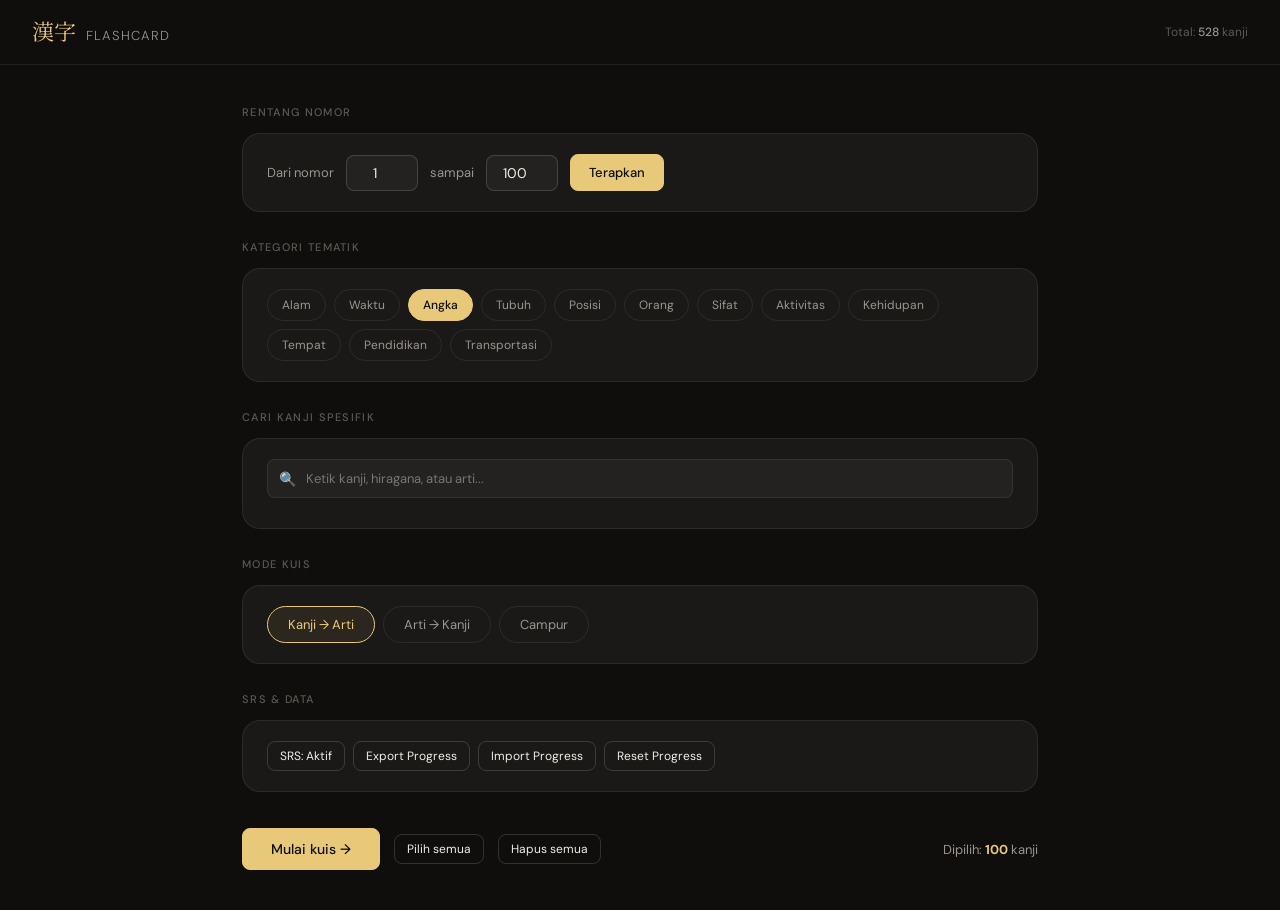
==== kanji-flashcard.html @ cc4fbbd7 "fix: perbaikan bug dan peningkatan kualitas kode - Fix bug touchmove: deltaY sekarang menggunakan st" ====
<!DOCTYPE html>
<html lang="id">
<head>
<meta charset="UTF-8">
<meta name="viewport" content="width=device-width, initial-scale=1.0">
<meta name="description" content="Aplikasi flashcard interaktif untuk belajar kanji Jepang dengan sistem SRS (Spaced Repetition). 528 kanji dengan kana, arti, dan kategori tematik.">
<title>漢字カード — Kanji Flashcard</title>
<link href="https://fonts.googleapis.com/css2?family=Noto+Serif+JP:wght@400;700&family=DM+Sans:wght@300;400;500&display=swap" rel="stylesheet">
<style>
/* ═══════════════════════════════════════════════════════════════
   KANJI FLASHCARD - STYLESHEET
   Struktur:
   1. CSS Variables (Design Tokens)
   2. Reset & Base
   3. Layout - Header
   4. Layout - Screens (umum)
   5. Screen: Select (pilih kanji)
   6. Screen: Quiz (kuis)
   7. Screen: Result (hasil)
   8. Components (Toast, Scrollbar)
   9. Responsive
   ═══════════════════════════════════════════════════════════════ */

/* ── 1. Design Tokens ── */
:root {
  --bg: #0f0e0d;
  --surface: #1a1917;
  --surface2: #242220;
  --border: rgba(255,255,255,0.08);
  --border2: rgba(255,255,255,0.15);
  --text: #f0ede8;
  --text2: #9a9590;
  --text3: #5c5954;
  --accent: #e8c97a;
  --accent2: #c4a355;
  --green: #6dbf8a;
  --red: #e07070;
  --green-bg: rgba(109,191,138,0.12);
  --red-bg: rgba(224,112,112,0.12);
  --radius: 12px;
  --radius-lg: 18px;
}

/* ── 2. Reset & Base ── */
* { box-sizing: border-box; margin: 0; padding: 0; }


body {
  background: var(--bg);
  color: var(--text);
  font-family: 'DM Sans', sans-serif;
  min-height: 100vh;
  display: flex;
  flex-direction: column;
}

/* ── 3. Layout - Header ── */
header {
  display: flex;
  align-items: center;
  justify-content: space-between;
  padding: 20px 32px;
  border-bottom: 1px solid var(--border);
}

.logo {
  display: flex;
  align-items: baseline;
  gap: 10px;
}

.logo-kanji {
  font-family: 'Noto Serif JP', serif;
  font-size: 22px;
  color: var(--accent);
  line-height: 1;
}

.logo-text {
  font-size: 13px;
  font-weight: 300;
  color: var(--text2);
  letter-spacing: 0.08em;
  text-transform: uppercase;
}

.header-stats {
  display: flex;
  gap: 20px;
  font-size: 12px;
  color: var(--text3);
}

.header-stat span {
  color: var(--text2);
  font-weight: 500;
}


/* ── 4. Layout - Screens (umum) ── */
.screen { display: none; flex: 1; }
.screen.active { display: flex; flex-direction: column; }

/* ── 5. Screen: Select ── */
#screen-select {
  max-width: 860px;
  margin: 0 auto;
  width: 100%;
  padding: 40px 32px;
  gap: 28px;
}

.section-title {
  font-size: 11px;
  font-weight: 500;
  letter-spacing: 0.12em;
  text-transform: uppercase;
  color: var(--text3);
  margin-bottom: 14px;
}

.panel {
  background: var(--surface);
  border: 1px solid var(--border);
  border-radius: var(--radius-lg);
  padding: 20px 24px;
}

/* -- Range Input -- */
.range-row {
  display: flex;
  align-items: center;
  gap: 12px;
  flex-wrap: wrap;
}

.range-row label {
  font-size: 13px;
  color: var(--text2);
}

.num-input {
  width: 72px;
  padding: 8px 10px;
  background: var(--surface2);
  border: 1px solid var(--border2);
  border-radius: 8px;
  color: var(--text);
  font-size: 14px;
  font-family: 'DM Sans', sans-serif;
  text-align: center;
  outline: none;
  transition: border-color 0.2s;
}

.num-input:focus { border-color: var(--accent2); }

.range-error {
  display: none;
  color: var(--red);
  font-size: 12px;
  margin-top: 8px;
}

.range-error.visible { display: block; }


/* -- Buttons -- */
.btn {
  padding: 9px 18px;
  border-radius: 8px;
  border: 1px solid var(--border2);
  background: transparent;
  color: var(--text);
  font-size: 13px;
  font-family: 'DM Sans', sans-serif;
  cursor: pointer;
  transition: all 0.15s;
  font-weight: 400;
}

.btn:hover { background: var(--surface2); border-color: var(--border2); }
.btn:focus-visible { outline: 2px solid var(--accent); outline-offset: 2px; }

.btn-accent {
  background: var(--accent);
  color: #0f0e0d;
  border-color: var(--accent);
  font-weight: 500;
}

.btn-accent:hover { background: var(--accent2); border-color: var(--accent2); color: #0f0e0d; }
.btn-sm { padding: 6px 12px; font-size: 12px; }

/* -- Category Chips -- */
.chips { display: flex; flex-wrap: wrap; gap: 8px; }

.chip {
  padding: 7px 14px;
  border-radius: 100px;
  border: 1px solid var(--border);
  background: transparent;
  color: var(--text2);
  font-size: 12px;
  font-family: 'DM Sans', sans-serif;
  cursor: pointer;
  transition: all 0.15s;
  font-weight: 400;
}

.chip:hover { border-color: var(--border2); color: var(--text); }
.chip:focus-visible { outline: 2px solid var(--accent); outline-offset: 2px; }

.chip.on {
  background: var(--accent);
  color: #0f0e0d;
  border-color: var(--accent);
  font-weight: 500;
}

/* -- Mode Buttons -- */
.mode-group { display: flex; gap: 8px; flex-wrap: wrap; }

.mode-btn {
  padding: 9px 20px;
  border-radius: 100px;
  border: 1px solid var(--border);
  background: transparent;
  color: var(--text2);
  font-size: 13px;
  font-family: 'DM Sans', sans-serif;
  cursor: pointer;
  transition: all 0.15s;
}

.mode-btn:hover { border-color: var(--border2); color: var(--text); }
.mode-btn:focus-visible { outline: 2px solid var(--accent); outline-offset: 2px; }
.mode-btn.on { border-color: var(--accent); color: var(--accent); background: rgba(232,201,122,0.08); }


/* -- Footer & Count -- */
.sel-footer {
  display: flex;
  align-items: center;
  gap: 14px;
  flex-wrap: wrap;
  padding-top: 8px;
}

.sel-count {
  font-size: 13px;
  color: var(--text2);
  margin-left: auto;
}

.sel-count strong { color: var(--accent); }

/* -- Search -- */
.search-wrap { position: relative; }

.search-input {
  width: 100%;
  padding: 10px 14px 10px 38px;
  background: var(--surface2);
  border: 1px solid var(--border);
  border-radius: 8px;
  color: var(--text);
  font-size: 13px;
  font-family: 'DM Sans', sans-serif;
  outline: none;
  transition: border-color 0.2s;
}

.search-input:focus { border-color: var(--border2); }

.search-icon {
  position: absolute;
  left: 12px;
  top: 50%;
  transform: translateY(-50%);
  color: var(--text3);
  font-size: 14px;
  pointer-events: none;
}

.search-results {
  margin-top: 10px;
  max-height: 200px;
  overflow-y: auto;
  display: flex;
  flex-direction: column;
  gap: 4px;
}

.search-item {
  display: flex;
  align-items: center;
  gap: 12px;
  padding: 8px 10px;
  border-radius: 8px;
  cursor: pointer;
  transition: background 0.12s;
}

.search-item:hover { background: var(--surface2); }
.search-item:focus-visible { outline: 2px solid var(--accent); outline-offset: -2px; }
.search-item.selected-item { background: rgba(232,201,122,0.08); }

.si-num { font-size: 11px; color: var(--text3); min-width: 28px; }
.si-kanji { font-family: 'Noto Serif JP', serif; font-size: 18px; color: var(--text); min-width: 48px; }
.si-kana { font-size: 12px; color: var(--text2); min-width: 110px; }
.si-meaning { font-size: 13px; color: var(--text2); flex: 1; }

.si-check {
  width: 18px;
  height: 18px;
  border-radius: 4px;
  border: 1px solid var(--border2);
  display: flex;
  align-items: center;
  justify-content: center;
  font-size: 11px;
  flex-shrink: 0;
  color: transparent;
  transition: all 0.15s;
}

.selected-item .si-check { background: var(--accent); border-color: var(--accent); color: #0f0e0d; }

/* -- Data Actions -- */
.data-actions {
  display: flex;
  gap: 8px;
  flex-wrap: wrap;
}


/* ── 6. Screen: Quiz ── */
#screen-quiz {
  max-width: 640px;
  margin: 0 auto;
  width: 100%;
  padding: 32px 24px;
  gap: 0;
  align-items: stretch;
}

.quiz-header {
  display: flex;
  align-items: center;
  justify-content: space-between;
  margin-bottom: 20px;
}

.quiz-counter {
  font-size: 12px;
  color: var(--text3);
  letter-spacing: 0.06em;
}

.quiz-counter strong { color: var(--text2); font-weight: 500; }

/* -- Progress Bar -- */
.progress-track {
  height: 2px;
  background: var(--border);
  border-radius: 2px;
  margin-bottom: 36px;
  overflow: hidden;
}

.progress-fill {
  height: 100%;
  background: var(--accent);
  border-radius: 2px;
  transition: width 0.4s cubic-bezier(0.4,0,0.2,1);
  width: 0%;
}

/* -- Flashcard -- */
.card-wrap {
  perspective: 1000px;
  margin-bottom: 24px;
  flex: 1;
  touch-action: pan-y;
  position: relative;
  overflow: hidden;
}

.card {
  background: var(--surface);
  border: 1px solid var(--border);
  border-radius: var(--radius-lg);
  padding: 48px 32px;
  min-height: 300px;
  display: flex;
  flex-direction: column;
  align-items: center;
  justify-content: center;
  text-align: center;
  cursor: pointer;
  position: relative;
  transition: border-color 0.2s, transform 0.15s;
  user-select: none;
}

.card:hover { border-color: var(--border2); transform: translateY(-1px); }
.card:active { transform: translateY(0); }
.card:focus-visible { outline: 2px solid var(--accent); outline-offset: 2px; }

.card-badge {
  position: absolute;
  top: 18px;
  left: 20px;
  font-size: 10px;
  letter-spacing: 0.1em;
  text-transform: uppercase;
  color: var(--text3);
  font-weight: 500;
}

.card-no {
  position: absolute;
  top: 18px;
  right: 20px;
  font-size: 11px;
  color: var(--text3);
}


.card-main {
  font-family: 'Noto Serif JP', serif;
  font-size: 72px;
  line-height: 1.1;
  color: var(--text);
  margin-bottom: 12px;
  transition: opacity 0.2s;
}

.card-main.latin { font-family: 'DM Sans', sans-serif; font-size: 28px; font-weight: 300; }

.card-sub {
  font-size: 16px;
  color: var(--text2);
  font-weight: 300;
}

.card-divider {
  width: 40px;
  height: 1px;
  background: var(--border2);
  margin: 20px auto;
}

.card-answer { display: none; text-align: center; }
.card-answer.visible { display: block; animation: fadeUp 0.25s ease; }

@keyframes fadeUp {
  from { opacity: 0; transform: translateY(8px); }
  to { opacity: 1; transform: translateY(0); }
}

.answer-main { font-size: 26px; font-weight: 400; color: var(--text); margin-bottom: 6px; }
.answer-kana { font-size: 15px; color: var(--text2); font-weight: 300; }
.answer-kanji { font-family: 'Noto Serif JP', serif; font-size: 40px; color: var(--text); margin-bottom: 8px; }

.flip-hint {
  position: absolute;
  bottom: 16px;
  left: 50%;
  transform: translateX(-50%);
  font-size: 11px;
  color: var(--text3);
  letter-spacing: 0.05em;
  white-space: nowrap;
  transition: opacity 0.2s;
}

.srs-badge {
  position: absolute;
  bottom: 18px;
  right: 20px;
  font-size: 10px;
  padding: 2px 8px;
  border-radius: 4px;
  background: rgba(232,201,122,0.1);
  color: var(--accent2);
  letter-spacing: 0.05em;
}

/* -- Swipe Hint -- */
.swipe-hint {
  display: none;
  text-align: center;
  font-size: 11px;
  color: var(--text3);
  margin-bottom: 8px;
}

@media (pointer: coarse) {
  .swipe-hint { display: block; }
  .keyboard-hints { display: none !important; }
}


/* -- Rating Buttons -- */
.rating-row {
  display: flex;
  gap: 12px;
  margin-bottom: 20px;
  opacity: 0;
  pointer-events: none;
  transform: translateY(8px);
  transition: opacity 0.25s, transform 0.25s;
}

.rating-row.visible { opacity: 1; pointer-events: all; transform: none; }

.btn-rate {
  flex: 1;
  padding: 14px;
  border-radius: var(--radius);
  border: 1px solid var(--border);
  font-size: 14px;
  font-family: 'DM Sans', sans-serif;
  cursor: pointer;
  font-weight: 500;
  transition: all 0.15s;
  display: flex;
  align-items: center;
  justify-content: center;
  gap: 8px;
}

.btn-rate:focus-visible { outline: 2px solid var(--accent); outline-offset: 2px; }

.btn-know {
  background: var(--green-bg);
  color: var(--green);
  border-color: rgba(109,191,138,0.25);
}

.btn-know:hover { background: rgba(109,191,138,0.2); }

.btn-unknown {
  background: var(--red-bg);
  color: var(--red);
  border-color: rgba(224,112,112,0.25);
}

.btn-unknown:hover { background: rgba(224,112,112,0.2); }

/* -- Stats Row -- */
.stats-row {
  display: flex;
  gap: 10px;
  margin-bottom: 0;
}

.stat-card {
  flex: 1;
  background: var(--surface);
  border: 1px solid var(--border);
  border-radius: var(--radius);
  padding: 12px 16px;
  text-align: center;
}

.stat-num { font-size: 24px; font-weight: 500; line-height: 1; margin-bottom: 4px; }
.stat-label { font-size: 11px; color: var(--text3); letter-spacing: 0.05em; text-transform: uppercase; }
.stat-know .stat-num { color: var(--green); }
.stat-unknown .stat-num { color: var(--red); }
.stat-left .stat-num { color: var(--text2); }

/* -- Keyboard Hints -- */
.keyboard-hints {
  display: flex;
  justify-content: center;
  gap: 16px;
  margin: 12px 0;
  flex-wrap: wrap;
}

.kh { font-size: 11px; color: var(--text3); display: flex; align-items: center; gap: 5px; }

.kbd {
  display: inline-flex;
  align-items: center;
  justify-content: center;
  background: var(--surface2);
  border: 1px solid var(--border2);
  border-radius: 4px;
  padding: 1px 6px;
  font-size: 11px;
  color: var(--text2);
  min-width: 22px;
}


/* ── 7. Screen: Result ── */
#screen-result {
  max-width: 560px;
  margin: 0 auto;
  width: 100%;
  padding: 60px 24px;
  align-items: center;
  justify-content: center;
  gap: 28px;
  text-align: center;
}

.result-icon { font-family: 'Noto Serif JP', serif; font-size: 56px; color: var(--accent); }
.result-title { font-size: 28px; font-weight: 300; color: var(--text); }
.result-sub { font-size: 14px; color: var(--text2); font-weight: 300; }

.result-big-stats {
  display: flex;
  gap: 16px;
  justify-content: center;
  width: 100%;
}

.res-stat {
  flex: 1;
  max-width: 140px;
  background: var(--surface);
  border: 1px solid var(--border);
  border-radius: var(--radius-lg);
  padding: 20px 16px;
}

.res-num { font-size: 40px; font-weight: 500; line-height: 1; margin-bottom: 6px; }
.res-label { font-size: 12px; color: var(--text2); text-transform: uppercase; letter-spacing: 0.06em; }
.res-green .res-num { color: var(--green); }
.res-red .res-num { color: var(--red); }

.result-actions { display: flex; gap: 10px; flex-wrap: wrap; justify-content: center; }

/* ── 8. Components (Toast, Scrollbar) ── */
.toast {
  position: fixed;
  bottom: 24px;
  left: 50%;
  transform: translateX(-50%) translateY(80px);
  background: var(--surface2);
  border: 1px solid var(--border2);
  color: var(--text);
  padding: 10px 20px;
  border-radius: 8px;
  font-size: 13px;
  opacity: 0;
  transition: all 0.3s ease;
  z-index: 999;
  pointer-events: none;
}

.toast.show { opacity: 1; transform: translateX(-50%) translateY(0); }

::-webkit-scrollbar { width: 4px; }
::-webkit-scrollbar-track { background: transparent; }
::-webkit-scrollbar-thumb { background: var(--border2); border-radius: 4px; }

/* ── 9. Responsive ── */
@media (max-width: 500px) {
  header { padding: 14px 18px; }
  #screen-select { padding: 24px 16px; }
  #screen-quiz { padding: 24px 16px; }
  .card-main { font-size: 52px; }
  .header-stats { display: none; }
}
</style>
</head>
<body>



<!-- ═══════════════ HEADER ═══════════════ -->
<header role="banner">
  <div class="logo">
    <span class="logo-kanji" aria-hidden="true">漢字</span>
    <span class="logo-text">Flashcard</span>
  </div>
  <div class="header-stats" aria-label="Statistik total">
    <div class="header-stat">Total: <span id="header-total">0</span> kanji</div>
  </div>
</header>

<!-- ═══════════════ SCREEN: SELECT ═══════════════ -->
<main id="screen-select" class="screen active" role="main" aria-label="Pilih kanji">

  <!-- Rentang Nomor -->
  <div>
    <p class="section-title" id="range-label">Rentang nomor</p>
    <div class="panel" role="group" aria-labelledby="range-label">
      <div class="range-row">
        <label for="range-from">Dari nomor</label>
        <input type="number" class="num-input" id="range-from" min="1" max="528" value="1" aria-describedby="range-error">
        <label for="range-to">sampai</label>
        <input type="number" class="num-input" id="range-to" min="1" max="528" value="100" aria-describedby="range-error">
        <button class="btn btn-accent" id="btn-apply-range" aria-label="Terapkan rentang">Terapkan</button>
      </div>
      <div class="range-error" id="range-error" role="alert"></div>
    </div>
  </div>

  <!-- Kategori Tematik -->
  <div>
    <p class="section-title" id="cat-label">Kategori tematik</p>
    <div class="panel" role="group" aria-labelledby="cat-label">
      <div class="chips" id="cat-chips" role="group"></div>
    </div>
  </div>

  <!-- Cari Kanji -->
  <div>
    <p class="section-title" id="search-label">Cari kanji spesifik</p>
    <div class="panel">
      <div class="search-wrap">
        <span class="search-icon" aria-hidden="true">&#128269;</span>
        <input type="text" class="search-input" id="search-input" placeholder="Ketik kanji, hiragana, atau arti..." aria-label="Cari kanji" autocomplete="off">
      </div>
      <div class="search-results" id="search-results" role="listbox" aria-label="Hasil pencarian"></div>
    </div>
  </div>


  <!-- Mode Kuis -->
  <div>
    <p class="section-title" id="mode-label">Mode kuis</p>
    <div class="panel" role="radiogroup" aria-labelledby="mode-label">
      <div class="mode-group">
        <button class="mode-btn on" id="mode-k2a" role="radio" aria-checked="true" data-mode="k2a">Kanji &rarr; Arti</button>
        <button class="mode-btn" id="mode-a2k" role="radio" aria-checked="false" data-mode="a2k">Arti &rarr; Kanji</button>
        <button class="mode-btn" id="mode-mix" role="radio" aria-checked="false" data-mode="mix">Campur</button>
      </div>
    </div>
  </div>

  <!-- SRS & Data -->
  <div>
    <p class="section-title">SRS &amp; Data</p>
    <div class="panel">
      <div class="data-actions">
        <button class="btn btn-sm" id="srs-toggle-btn">SRS: Aktif</button>
        <button class="btn btn-sm" id="btn-export">Export Progress</button>
        <button class="btn btn-sm" id="btn-import-trigger">Import Progress</button>
        <input type="file" id="import-file" accept=".json" style="display:none">
        <button class="btn btn-sm" id="btn-reset">Reset Progress</button>
      </div>
    </div>
  </div>

  <!-- Footer -->
  <div class="sel-footer">
    <button class="btn btn-accent" style="padding:11px 28px;font-size:14px" id="btn-start-quiz" aria-label="Mulai kuis">Mulai kuis &rarr;</button>
    <button class="btn btn-sm" id="btn-select-all">Pilih semua</button>
    <button class="btn btn-sm" id="btn-clear-all">Hapus semua</button>
    <span class="sel-count" id="sel-count" aria-live="polite">Dipilih: <strong>100</strong> kanji</span>
  </div>

</main>


<!-- ═══════════════ SCREEN: QUIZ ═══════════════ -->
<div id="screen-quiz" class="screen" role="region" aria-label="Kuis flashcard">

  <div class="quiz-header">
    <button class="btn btn-sm" id="btn-back-quiz" aria-label="Kembali ke pilihan">&larr; Kembali</button>
    <span class="quiz-counter" id="quiz-counter" aria-live="polite"><strong>1</strong> / 1</span>
    <button class="btn btn-sm" id="btn-shuffle" aria-label="Acak ulang kartu">Acak ulang</button>
  </div>

  <div class="progress-track" role="progressbar" aria-valuenow="0" aria-valuemin="0" aria-valuemax="100" id="progress-track">
    <div class="progress-fill" id="progress-fill"></div>
  </div>

  <div class="card-wrap" id="card-wrap">
    <div class="card" id="flashcard" tabindex="0" role="button" aria-label="Kartu flashcard, klik untuk membalik">
      <span class="card-badge" id="card-badge">Kanji &rarr; Arti</span>
      <span class="card-no" id="card-no">#1</span>
      <div class="card-main" id="card-main" aria-live="polite"></div>
      <div class="card-sub" id="card-sub"></div>
      <div class="card-answer" id="card-answer" aria-live="polite">
        <div class="card-divider" aria-hidden="true"></div>
        <div id="answer-content"></div>
      </div>
      <span class="flip-hint" id="flip-hint">klik untuk lihat jawaban &middot; spasi</span>
      <span class="srs-badge" id="srs-badge"></span>
    </div>
  </div>

  <div class="swipe-hint" id="swipe-hint">&#8592; Geser kiri = belum tahu &middot; Geser kanan = tahu &#8594;</div>

  <div class="rating-row" id="rating-row">
    <button class="btn-rate btn-unknown" id="btn-rate-unknown" aria-label="Belum tahu">&#10005; Belum tahu</button>
    <button class="btn-rate btn-know" id="btn-rate-know" aria-label="Tahu">&#10003; Tahu</button>
  </div>

  <div class="keyboard-hints" aria-hidden="true">
    <span class="kh"><kbd class="kbd">Space</kbd> balik kartu</span>
    <span class="kh"><kbd class="kbd">1</kbd> belum tahu</span>
    <span class="kh"><kbd class="kbd">2</kbd> tahu</span>
  </div>

  <div class="stats-row" aria-label="Statistik sesi">
    <div class="stat-card stat-know"><div class="stat-num" id="stat-know" aria-label="Jumlah tahu">0</div><div class="stat-label">Tahu</div></div>
    <div class="stat-card stat-unknown"><div class="stat-num" id="stat-unknown" aria-label="Jumlah belum tahu">0</div><div class="stat-label">Belum</div></div>
    <div class="stat-card stat-left"><div class="stat-num" id="stat-left" aria-label="Jumlah tersisa">0</div><div class="stat-label">Tersisa</div></div>
  </div>
</div>


<!-- ═══════════════ SCREEN: RESULT ═══════════════ -->
<div id="screen-result" class="screen" role="region" aria-label="Hasil kuis">
  <div class="result-icon" aria-hidden="true">完</div>
  <div>
    <h2 class="result-title">Sesi selesai!</h2>
    <p class="result-sub" id="result-sub" aria-live="polite"></p>
  </div>
  <div class="result-big-stats">
    <div class="res-stat res-green"><div class="res-num" id="res-know">0</div><div class="res-label">Tahu</div></div>
    <div class="res-stat res-red"><div class="res-num" id="res-unknown">0</div><div class="res-label">Belum tahu</div></div>
  </div>
  <div class="result-actions">
    <button class="btn btn-accent" id="btn-retry-unknown">Ulangi yang belum tahu &rarr;</button>
    <button class="btn" id="btn-retry-all">Ulangi semua</button>
    <button class="btn" id="btn-back-result">Pilih kanji lain</button>
  </div>
</div>

<!-- Toast Notification -->
<div class="toast" id="toast"></div>


<script>
/* ═══════════════════════════════════════════════════════════════
   KANJI FLASHCARD - APPLICATION SCRIPT
   Struktur:
   1. Konstanta & Konfigurasi
   2. Data Kanji
   3. State Management
   4. Utility Functions
   5. Storage (localStorage helpers)
   6. SRS (Spaced Repetition System)
   7. UI - Select Screen
   8. UI - Quiz Screen
   9. UI - Result Screen
   10. Event Handlers & Gestures
   11. Initialization
   ═══════════════════════════════════════════════════════════════ */

/* ──────────────────────────────────────────────
   1. KONSTANTA & KONFIGURASI
   ────────────────────────────────────────────── */
const CONFIG = {
  STORAGE_KEYS: {
    SRS: 'kanji_srs_data',
    SETTINGS: 'kanji_settings'
  },
  SWIPE: {
    THRESHOLD: 80,        // Minimum px untuk dianggap swipe
    DRAG_FACTOR: 0.4,     // Faktor translasi saat drag
    ROTATE_FACTOR: 0.02,  // Faktor rotasi saat drag
    FADE_DISTANCE: 400    // Jarak px untuk fade opacity
  },
  SRS: {
    MAX_INTERVAL: 30,     // Interval maksimum hari
    MASTERY_RATIO: 0.8,   // Rasio benar untuk level "Mahir"
    MASTERY_MIN: 3,       // Minimum attempt untuk level "Mahir"
    MEDIUM_RATIO: 0.5     // Rasio benar untuk level "Sedang"
  },
  TOAST_DURATION: 2500,   // Durasi toast (ms)
  SEARCH_LIMIT: 30        // Maks hasil pencarian
};

/** Kategori tematik untuk filter kanji */
const CATEGORIES = [
  { label: 'Alam', key: 'alam' },
  { label: 'Waktu', key: 'waktu' },
  { label: 'Angka', key: 'angka' },
  { label: 'Tubuh', key: 'tubuh' },
  { label: 'Posisi', key: 'posisi' },
  { label: 'Orang', key: 'orang' },
  { label: 'Sifat', key: 'sifat' },
  { label: 'Aktivitas', key: 'aktivitas' },
  { label: 'Kehidupan', key: 'kehidupan' },
  { label: 'Tempat', key: 'tempat' },
  { label: 'Pendidikan', key: 'pendidikan' },
  { label: 'Transportasi', key: 'transportasi' }
];


/* ──────────────────────────────────────────────
   2. DATA KANJI
   Format: [id, kanji, kana, arti, kategori]
   ────────────────────────────────────────────── */
const KANJI_DATA = [
  [1,"山","やま","Gunung","alam"],
  [2,"富士山","ふじさん","Gunung Fuji","alam"],
  [3,"登山","とざん","Mendaki gunung","alam"],
  [4,"火山","かざん","Gunung berapi","alam"],
  [5,"川","かわ","Sungai","alam"],
  [6,"川遊び","かわあそび","Bermain di sungai","alam"],
  [7,"田舎","いなか","Desa","tempat"],
  [8,"日曜日","にちようび","Hari Minggu","waktu"],
  [9,"一月","いちがつ","Januari","waktu"],
  [10,"毎月","まいつき","Setiap bulan","waktu"],
  [11,"来月","らいげつ","Bulan depan","waktu"],
  [12,"お正月","おしょうがつ","Tahun baru","waktu"],
  [13,"現金","げんきん","Uang tunai","kehidupan"],
  [14,"お土産","おみやげ","Oleh-oleh","kehidupan"],
  [15,"調子","ちょうし","Kondisi","kehidupan"],
  [16,"女子","じょし","Perempuan","orang"],
  [17,"様子","ようす","Keadaan","kehidupan"],
  [18,"火","ひ","Api","alam"],
  [19,"火曜日","かようび","Selasa","waktu"],
  [20,"水","みず","Air","alam"],
  [21,"水泳","すいえい","Berenang","aktivitas"],
  [22,"水曜日","すいようび","Rabu","waktu"],
  [23,"水道","すいどう","Saluran air","kehidupan"],
  [24,"木","き","Pohon","alam"],
  [25,"木曜日","もくようび","Kamis","waktu"],
  [26,"金","かね","Uang","kehidupan"],
  [27,"お金","おかね","Uang (sopan)","kehidupan"],
  [28,"金曜日","きんようび","Jumat","waktu"],
  [29,"土","つち","Tanah","alam"],
  [30,"土地","とち","Lahan","tempat"],
  [31,"土曜日","どようび","Sabtu","waktu"],
  [32,"一","いち","Satu","angka"],
  [33,"二","に","Dua","angka"],
  [34,"三","さん","Tiga","angka"],
  [35,"四","よん","Empat","angka"],
  [36,"五","ご","Lima","angka"],
  [37,"六","ろく","Enam","angka"],
  [38,"七","なな","Tujuh","angka"],
  [39,"八","はち","Delapan","angka"],
  [40,"九","きゅう","Sembilan","angka"],
  [41,"十","じゅう","Sepuluh","angka"],
  [42,"百","ひゃく","Seratus","angka"],
  [43,"千","せん","Seribu","angka"],
  [44,"万","まん","Sepuluh ribu","angka"],
  [45,"口","くち","Mulut","tubuh"],
  [46,"人口","じんこう","Populasi","kehidupan"],
  [47,"入口","いりぐち","Pintu masuk","tempat"],
  [48,"出口","でぐち","Pintu keluar","tempat"],
  [49,"目","め","Mata","tubuh"],
  [50,"耳","みみ","Telinga","tubuh"],

  [51,"手","て","Tangan","tubuh"],
  [52,"下手","へた","Tidak pandai","sifat"],
  [53,"足","あし","Kaki","tubuh"],
  [54,"力","ちから","Tenaga","tubuh"],
  [55,"月","つき","Bulan","waktu"],
  [56,"月曜日","げつようび","Senin","waktu"],
  [57,"今月","こんげつ","Bulan ini","waktu"],
  [58,"上","うえ","Atas","posisi"],
  [59,"下","した","Bawah","posisi"],
  [60,"左","ひだり","Kiri","posisi"],
  [61,"右","みぎ","Kanan","posisi"],
  [62,"中","なか","Tengah/Dalam","posisi"],
  [63,"大","だい","Besar","sifat"],
  [64,"小","しょう","Kecil","sifat"],
  [65,"人","ひと","Orang","orang"],
  [66,"日本人","にほんじん","Orang Jepang","orang"],
  [67,"大人","おとな","Dewasa","orang"],
  [68,"分","ふん","Menit","waktu"],
  [69,"三十分","さんじゅっぷん","30 menit","waktu"],
  [70,"半分","はんぶん","Setengah","angka"],
  [71,"自分","じぶん","Diri sendiri","orang"],
  [72,"中国","ちゅうごく","China","tempat"],
  [73,"一日中","いちにちじゅう","Seharian","waktu"],
  [74,"国","くに","Negara","tempat"],
  [75,"外国","がいこく","Luar negeri","tempat"],
  [76,"国会","こっかい","Parlemen","kehidupan"],
  [77,"年","とし","Tahun","waktu"],
  [78,"来年","らいねん","Tahun depan","waktu"],
  [79,"今年","ことし","Tahun ini","waktu"],
  [80,"去年","きょねん","Tahun lalu","waktu"],
  [81,"生","せい","Hidup","kehidupan"],
  [82,"先生","せんせい","Guru","orang"],
  [83,"生活","せいかつ","Kehidupan","kehidupan"],
  [84,"学生","がくせい","Siswa","orang"],
  [85,"会う","あう","Bertemu","aktivitas"],
  [86,"会議","かいぎ","Rapat","aktivitas"],
  [87,"会社","かいしゃ","Perusahaan","tempat"],
  [88,"見る","みる","Melihat","aktivitas"],
  [89,"見学","けんがく","Studi banding","pendidikan"],
  [90,"見本","みほん","Contoh","kehidupan"],
  [91,"行く","いく","Pergi","aktivitas"],
  [92,"銀行","ぎんこう","Bank","tempat"],
  [93,"旅行","りょこう","Wisata","aktivitas"],
  [94,"来る","くる","Datang","aktivitas"],
  [95,"米","こめ","Beras","kehidupan"],
  [96,"中南米","ちゅうなんべい","Amerika Latin","tempat"],
  [97,"米国","べいこく","Amerika","tempat"],
  [98,"飲む","のむ","Minum","aktivitas"],
  [99,"飲酒","いんしゅ","Minum alkohol","aktivitas"],
  [100,"飲料水","いんりょうすい","Air minum","kehidupan"],

  [101,"食べる","たべる","Makan","aktivitas"],
  [102,"食事","しょくじ","Makanan","kehidupan"],
  [103,"食堂","しょくどう","Kantin","tempat"],
  [104,"読む","よむ","Membaca","aktivitas"],
  [105,"読書","どくしょ","Membaca buku","aktivitas"],
  [106,"句","く","Frasa","pendidikan"],
  [107,"書く","かく","Menulis","aktivitas"],
  [108,"図書館","としょかん","Perpustakaan","tempat"],
  [109,"辞書","じしょ","Kamus","pendidikan"],
  [110,"一言","ひとこと","Sepatah kata","kehidupan"],
  [111,"言語","げんご","Bahasa","pendidikan"],
  [112,"話す","はなす","Berbicara","aktivitas"],
  [113,"電話","でんわ","Telepon","kehidupan"],
  [114,"自ら","みずから","Diri sendiri","orang"],
  [115,"自転車","じてんしゃ","Sepeda","transportasi"],
  [116,"自由","じゆう","Bebas","sifat"],
  [117,"車","くるま","Mobil","transportasi"],
  [118,"電車","でんしゃ","Kereta","transportasi"],
  [119,"学ぶ","まなぶ","Belajar","pendidikan"],
  [120,"大学","だいがく","Universitas","pendidikan"],
  [121,"学校","がっこう","Sekolah","pendidikan"],
  [122,"校長","こうちょう","Kepala sekolah","orang"],
  [123,"休む","やすむ","Istirahat","aktivitas"],
  [124,"夏休み","なつやすみ","Libur musim panas","waktu"],
  [125,"休み","やすみ","Hari libur","waktu"],
  [126,"男の子","おとこのこ","Anak laki-laki","orang"],
  [127,"男性","だんせい","Pria","orang"],
  [128,"男の人","おとこのひと","Laki-laki","orang"],
  [129,"長男","ちょうなん","Anak pertama (L)","orang"],
  [130,"男子学生","だんしがくせい","Murid laki-laki","orang"],
  [131,"林","はやし","Hutan kecil","alam"],
  [132,"森","もり","Hutan lebat","alam"],
  [133,"森林","しんりん","Hutan","alam"],
  [134,"昼休み","ひるやすみ","Istirahat siang","waktu"],
  [135,"休日","きゅうじつ","Hari libur","waktu"],
  [136,"定休日","ていきゅうび","Hari libur tetap","waktu"],
  [137,"体","からだ","Badan","tubuh"],
  [138,"体操","たいそう","Senam","aktivitas"],
  [139,"大体","だいたい","Kira-kira","sifat"],
  [140,"住む","すむ","Tinggal","aktivitas"],
  [141,"住所","じゅうしょ","Alamat","tempat"],
  [142,"住まい","すまい","Tempat tinggal","tempat"],
  [143,"明るい","あかるい","Terang","sifat"],
  [144,"明日","あした","Besok","waktu"],
  [145,"説明","せつめい","Penjelasan","kehidupan"],
  [146,"明らか","あきらか","Jelas","sifat"],
  [147,"明後日","あさって","Lusa","waktu"],
  [148,"字","じ","Huruf","pendidikan"],
  [149,"漢字","かんじ","Huruf kanji","pendidikan"],
  [150,"数字","すうじ","Angka","pendidikan"],

  [151,"名字","みょうじ","Nama keluarga","orang"],
  [152,"学習","がくしゅう","Belajar","pendidikan"],
  [153,"安い","やすい","Murah","sifat"],
  [154,"安心する","あんしんする","Lega","sifat"],
  [155,"安全な","あんぜんな","Aman","sifat"],
  [156,"不安な","ふあんな","Cemas","sifat"],
  [157,"好きな","すきな","Suka","sifat"],
  [158,"好み","このみ","Kesukaan","kehidupan"],
  [159,"お好み焼き","おこのみやき","Okonomiyaki","kehidupan"],
  [160,"毎日","まいにち","Setiap hari","waktu"],
  [161,"毎晩","まいばん","Setiap malam","waktu"],
  [162,"毎年","まいとし","Setiap tahun","waktu"],
  [163,"海","うみ","Laut","alam"],
  [164,"海外","かいがい","Luar negeri","tempat"],
  [165,"駅","えき","Stasiun","transportasi"],
  [166,"駅員","えきいん","Petugas stasiun","orang"],
  [167,"駐車場","ちゅうしゃじょう","Tempat parkir","tempat"],
  [168,"試験","しけん","Ujian","pendidikan"],
  [169,"受験する","じゅけんする","Mengikuti ujian","pendidikan"],
  [170,"経験","けいけん","Pengalaman","kehidupan"],
  [171,"体験","たいけん","Pengalaman langsung","kehidupan"],
  [172,"間","あいだ","Antara","posisi"],
  [173,"時間","じかん","Waktu","waktu"],
  [174,"間に合う","まにあう","Tepat waktu","waktu"],
  [175,"間違い","まちがい","Kesalahan","kehidupan"],
  [176,"人間","にんげん","Manusia","orang"],
  [177,"聞く","きく","Mendengar","aktivitas"],
  [178,"聞こえる","きこえる","Terdengar","aktivitas"],
  [179,"新聞","しんぶん","Koran","kehidupan"],
  [180,"開く","あく","Terbuka","aktivitas"],
  [181,"開ける","あける","Membuka","aktivitas"],
  [182,"開店","かいてん","Buka toko","kehidupan"],
  [183,"開始","かいし","Mulai","aktivitas"],
  [184,"閉まる","しまる","Tertutup","aktivitas"],
  [185,"閉める","しめる","Menutup","aktivitas"],
  [186,"閉店","へいてん","Tutup toko","kehidupan"],
  [187,"問題","もんだい","Masalah","kehidupan"],
  [188,"質問する","しつもんする","Bertanya","aktivitas"],
  [189,"訪問する","ほうもんする","Mengunjungi","aktivitas"],
  [190,"問い合わせ","といあわせ","Pertanyaan","kehidupan"],
  [191,"大きい","おおきい","Besar","sifat"],
  [192,"大丈夫","だいじょうぶ","Tidak apa-apa","sifat"],
  [193,"大勢","おおぜい","Banyak orang","orang"],
  [194,"大切な","たいせつな","Penting","sifat"],
  [195,"大変な","たいへんな","Berat/Sulit","sifat"],
  [196,"小さい","ちいさい","Kecil","sifat"],
  [197,"小学生","しょうがくせい","Murid SD","orang"],
  [198,"少し","すこし","Sedikit","sifat"],
  [199,"少ない","すくない","Sedikit (jumlah)","sifat"],
  [200,"多い","おおい","Banyak","sifat"],

  [201,"多分","たぶん","Mungkin","sifat"],
  [202,"新しい","あたらしい","Baru","sifat"],
  [203,"新年","しんねん","Tahun baru","waktu"],
  [204,"新幹線","しんかんせん","Shinkansen","transportasi"],
  [205,"古い","ふるい","Lama/Tua","sifat"],
  [206,"長い","ながい","Panjang","sifat"],
  [207,"社長","しゃちょう","Direktur utama","orang"],
  [208,"部長","ぶちょう","Kepala bagian","orang"],
  [209,"元気な","げんきな","Sehat","sifat"],
  [210,"元日","がんじつ","Hari tahun baru","waktu"],
  [211,"地元","じもと","Lokal","tempat"],
  [212,"音楽","おんがく","Musik","kehidupan"],
  [213,"楽しい","たのしい","Menyenangkan","sifat"],
  [214,"楽な","らくな","Mudah","sifat"],
  [215,"正しい","ただしい","Benar","sifat"],
  [216,"東","ひがし","Timur","posisi"],
  [217,"東口","ひがしぐち","Pintu timur","tempat"],
  [218,"東京","とうきょう","Tokyo","tempat"],
  [219,"西","にし","Barat","posisi"],
  [220,"西口","にしぐち","Pintu barat","tempat"],
  [221,"南","みなみ","Selatan","posisi"],
  [222,"南口","みなみぐち","Pintu selatan","tempat"],
  [223,"北","きた","Utara","posisi"],
  [224,"北口","きたぐち","Pintu utara","tempat"],
  [225,"右手","みぎて","Tangan kanan","tubuh"],
  [226,"左手","ひだりて","Tangan kiri","tubuh"],
  [227,"前","まえ","Depan","posisi"],
  [228,"午前","ごぜん","Pagi/AM","waktu"],
  [229,"午前中","ごぜんちゅう","Pagi hari","waktu"],
  [230,"名前","なまえ","Nama","orang"],
  [231,"後ろ","うしろ","Belakang","posisi"],
  [232,"後で","あとで","Nanti","waktu"],
  [233,"午後","ごご","Sore/PM","waktu"],
  [234,"最後","さいご","Terakhir","posisi"],
  [235,"外","そと","Luar","posisi"],
  [236,"知る","しる","Mengetahui","aktivitas"],
  [237,"知らせる","しらせる","Memberitahu","aktivitas"],
  [238,"知り合い","しりあい","Kenalan","orang"],
  [239,"知識","ちしき","Pengetahuan","pendidikan"],
  [240,"歌","うた","Lagu","kehidupan"],
  [241,"歌う","うたう","Menyanyi","aktivitas"],
  [242,"歌手","かしゅ","Penyanyi","orang"],
  [243,"国歌","こっか","Lagu kebangsaan","kehidupan"],
  [244,"青","あお","Biru","sifat"],
  [245,"青い","あおい","Biru (adj)","sifat"],
  [246,"青信号","あおしんごう","Lampu hijau","kehidupan"],
  [247,"赤","あか","Merah","sifat"],
  [248,"赤い","あかい","Merah (adj)","sifat"],
  [249,"赤ちゃん","あかちゃん","Bayi","orang"],
  [250,"赤外線","せきがいせん","Inframerah","kehidupan"],

  [251,"天気","てんき","Cuaca","alam"],
  [252,"気持ち","きもち","Perasaan","kehidupan"],
  [253,"病気","びょうき","Sakit","kehidupan"],
  [254,"元気","げんき","Sehat","sifat"],
  [255,"空気","くうき","Udara","alam"],
  [256,"話","はなし","Cerita","kehidupan"],
  [257,"会話","かいわ","Percakapan","aktivitas"],
  [258,"日本語","にほんご","Bahasa Jepang","pendidikan"],
  [259,"外国語","がいこくご","Bahasa asing","pendidikan"],
  [260,"単語","たんご","Kosakata","pendidikan"],
  [261,"持つ","もつ","Membawa","aktivitas"],
  [262,"お金持ち","おかねもち","Orang kaya","orang"],
  [263,"待つ","まつ","Menunggu","aktivitas"],
  [264,"一時","いちじ","Jam 1","waktu"],
  [265,"時々","ときどき","Kadang-kadang","waktu"],
  [266,"時計","とけい","Jam (alat)","kehidupan"],
  [267,"時代","じだい","Zaman","waktu"],
  [268,"花見","はなみ","Melihat bunga","aktivitas"],
  [269,"花火","はなび","Kembang api","kehidupan"],
  [270,"お茶","おちゃ","Teh hijau","kehidupan"],
  [271,"紅茶","こうちゃ","Teh hitam","kehidupan"],
  [272,"薬","くすり","Obat","kehidupan"],
  [273,"薬屋","くすりや","Toko obat","tempat"],
  [274,"目薬","めぐすり","Obat mata","kehidupan"],
  [275,"野菜","やさい","Sayur","kehidupan"],
  [276,"洗う","あらう","Mencuci","aktivitas"],
  [277,"お手洗い","おてあらい","Kamar mandi","tempat"],
  [278,"注意する","ちゅういする","Memperhatikan","aktivitas"],
  [279,"注文する","ちゅうもんする","Memesan","aktivitas"],
  [280,"泣く","なく","Menangis","aktivitas"],
  [281,"浴びる","あびる","Mandi","aktivitas"],
  [282,"太平洋","たいへいよう","Pasifik","tempat"],
  [283,"大西洋","たいせいよう","Atlantik","tempat"],
  [284,"東洋","とうよう","Timur (dunia)","tempat"],
  [285,"西洋","せいよう","Barat (dunia)","tempat"],
  [286,"池","いけ","Kolam","alam"],
  [287,"電池","でんち","Baterai","kehidupan"],
  [288,"地下","ちか","Bawah tanah","tempat"],
  [289,"地図","ちず","Peta","kehidupan"],
  [290,"地震","じしん","Gempa bumi","alam"],
  [291,"姉","あね","Kakak perempuan","orang"],
  [292,"姉妹","しまい","Saudara perempuan","orang"],
  [293,"妹","いもうと","Adik perempuan","orang"],
  [294,"止める","とめる","Menghentikan","aktivitas"],
  [295,"禁止する","きんしする","Melarang","aktivitas"],
  [296,"止む","やむ","Berhenti","aktivitas"],
  [297,"歩く","あるく","Berjalan","aktivitas"],
  [298,"散歩する","さんぽする","Jalan-jalan","aktivitas"],
  [299,"走る","はしる","Berlari","aktivitas"],
  [300,"起きる","おきる","Bangun","aktivitas"],

  [301,"起こる","おこる","Terjadi","aktivitas"],
  [302,"動かす","うごかす","Menggerakkan","aktivitas"],
  [303,"自動車","じどうしゃ","Mobil (formal)","transportasi"],
  [304,"動物","どうぶつ","Hewan","alam"],
  [305,"行動する","こうどうする","Bertindak","aktivitas"],
  [306,"働く","はたらく","Bekerja","aktivitas"],
  [307,"急に","きゅうに","Tiba-tiba","sifat"],
  [308,"急ぐ","いそぐ","Buru-buru","aktivitas"],
  [309,"思う","おもう","Berpikir","aktivitas"],
  [310,"思い出す","おもいだす","Teringat","aktivitas"],
  [311,"思い出","おもいで","Kenangan","kehidupan"],
  [312,"集める","あつめる","Mengumpulkan","aktivitas"],
  [313,"集まる","あつまる","Berkumpul","aktivitas"],
  [314,"進む","すすむ","Maju","aktivitas"],
  [315,"先進国","せんしんこく","Negara maju","tempat"],
  [316,"運ぶ","はこぶ","Mengangkut","aktivitas"],
  [317,"運動","うんどう","Olahraga","aktivitas"],
  [318,"通る","とおる","Melewati","aktivitas"],
  [319,"通う","かよう","Pulang pergi","aktivitas"],
  [320,"通学する","つうがくする","Pergi sekolah","aktivitas"],
  [321,"押す","おす","Menekan","aktivitas"],
  [322,"借りる","かりる","Meminjam","aktivitas"],
  [323,"借家","しゃくや","Rumah sewaan","tempat"],
  [324,"売る","うる","Menjual","aktivitas"],
  [325,"売店","ばいてん","Kios","tempat"],
  [326,"自動販売機","じどうはんばいき","Vending machine","kehidupan"],
  [327,"帰る","かえる","Pulang","aktivitas"],
  [328,"帰国","きこく","Pulang ke negara","aktivitas"],
  [329,"終わる","おわる","Selesai","aktivitas"],
  [330,"始める","はじめる","Memulai","aktivitas"],
  [331,"始まる","はじまる","Dimulai","aktivitas"],
  [332,"過去","かこ","Masa lalu","waktu"],
  [333,"死ぬ","しぬ","Mati","kehidupan"],
  [334,"遠い","とおい","Jauh","sifat"],
  [335,"遠く","とおく","Kejauhan","sifat"],
  [336,"近い","ちかい","Dekat","sifat"],
  [337,"近く","ちかく","Dekat (tempat)","posisi"],
  [338,"近所","きんじょ","Tetangga","tempat"],
  [339,"重い","おもい","Berat","sifat"],
  [340,"体重","たいじゅう","Berat badan","tubuh"],
  [341,"重要な","じゅうような","Penting","sifat"],
  [342,"軽い","かるい","Ringan","sifat"],
  [343,"温かい","あたたかい","Hangat","sifat"],
  [344,"温度","おんど","Suhu","alam"],
  [345,"温泉","おんせん","Onsen","tempat"],
  [346,"冷たい","つめたい","Dingin (benda)","sifat"],
  [347,"冷える","ひえる","Menjadi dingin","sifat"],
  [348,"冷やす","ひやす","Mendinginkan","aktivitas"],
  [349,"冷蔵庫","れいぞうこ","Kulkas","kehidupan"],
  [350,"熱い","あつい","Panas (benda)","sifat"],

  [351,"熱","ねつ","Demam","kehidupan"],
  [352,"暑い","あつい","Panas (cuaca)","alam"],
  [353,"暑さ","あつさ","Panasnya","alam"],
  [354,"寒い","さむい","Dingin (cuaca)","alam"],
  [355,"寒さ","さむさ","Dinginnya","alam"],
  [356,"暖かい","あたたかい","Hangat (cuaca)","alam"],
  [357,"暖める","あたためる","Menghangatkan","aktivitas"],
  [358,"特別な","とくべつな","Spesial","sifat"],
  [359,"特に","とくに","Terutama","sifat"],
  [360,"別れる","わかれる","Berpisah","aktivitas"],
  [361,"別の","べつの","Yang lain","sifat"],
  [362,"別々に","べつべつに","Terpisah","sifat"],
  [363,"有名な","ゆうめいな","Terkenal","sifat"],
  [364,"便利な","べんりな","Praktis","sifat"],
  [365,"不便な","ふべんな","Tidak praktis","sifat"],
  [366,"郵便局","ゆうびんきょく","Kantor pos","tempat"],
  [367,"利用する","りようする","Menggunakan","aktivitas"],
  [368,"低い","ひくい","Rendah","sifat"],
  [369,"低温","ていおん","Suhu rendah","alam"],
  [370,"広い","ひろい","Luas","sifat"],
  [371,"広さ","ひろさ","Luasnya","sifat"],
  [372,"広島","ひろしま","Hiroshima","tempat"],
  [373,"最良","さいりょう","Terbaik","sifat"],
  [374,"悪い","わるい","Buruk","sifat"],
  [375,"悪口","わるくち","Gunjingan","kehidupan"],
  [376,"変わる","かわる","Berubah","aktivitas"],
  [377,"変える","かえる","Mengubah","aktivitas"],
  [378,"変な","へんな","Aneh","sifat"],
  [379,"変化する","へんかする","Berubah (formal)","aktivitas"],
  [380,"使う","つかう","Menggunakan","aktivitas"],
  [381,"大使館","たいしかん","Kedutaan","tempat"],
  [382,"作る","つくる","Membuat","aktivitas"],
  [383,"作文","さくぶん","Karangan","pendidikan"],
  [384,"作業","さぎょう","Pekerjaan","aktivitas"],
  [385,"今","いま","Sekarang","waktu"],
  [386,"曇り","くもり","Berawan","alam"],
  [387,"電気","でんき","Listrik","kehidupan"],
  [388,"電子レンジ","でんしレンジ","Microwave","kehidupan"],
  [389,"雪","ゆき","Salju","alam"],
  [390,"雪国","ゆきぐに","Negara salju","tempat"],
  [391,"料理","りょうり","Masakan","kehidupan"],
  [392,"料金","りょうきん","Biaya","kehidupan"],
  [393,"教科書","きょうかしょ","Buku pelajaran","pendidikan"],
  [394,"内科","ないか","Penyakit dalam","kehidupan"],
  [395,"お腹","おなか","Perut","tubuh"],
  [396,"空腹","くうふく","Lapar","kehidupan"],
  [397,"腹が立つ","はらがたつ","Marah","sifat"],
  [398,"痛い","いたい","Sakit","sifat"],
  [399,"痛む","いたむ","Terasa sakit","sifat"],
  [400,"頭痛","ずつう","Sakit kepala","kehidupan"],

  [401,"送る","おくる","Mengirim","aktivitas"],
  [402,"放送","ほうそう","Siaran","kehidupan"],
  [403,"返事","へんじ","Jawaban","kehidupan"],
  [404,"返す","かえす","Mengembalikan","aktivitas"],
  [405,"道","みち","Jalan","tempat"],
  [406,"道具","どうぐ","Alat","kehidupan"],
  [407,"今週","こんしゅう","Minggu ini","waktu"],
  [408,"来週","らいしゅう","Minggu depan","waktu"],
  [409,"先週","せんしゅう","Minggu lalu","waktu"],
  [410,"毎週","まいしゅう","Setiap minggu","waktu"],
  [411,"一週間","いっしゅうかん","Seminggu","waktu"],
  [412,"映画","えいが","Film","kehidupan"],
  [413,"映る","うつる","Terpantul","aktivitas"],
  [414,"写真","しゃしん","Foto","kehidupan"],
  [415,"真夜中","まよなか","Tengah malam","waktu"],
  [416,"真ん中","まんなか","Tengah-tengah","posisi"],
  [417,"旅","たび","Perjalanan","aktivitas"],
  [418,"旅行する","りょこうする","Berwisata","aktivitas"],
  [419,"旅館","りょかん","Ryokan","tempat"],
  [420,"旅費","りょひ","Biaya perjalanan","kehidupan"],
  [421,"世界","せかい","Dunia","tempat"],
  [422,"世話","せわ","Merawat","aktivitas"],
  [423,"世代","せだい","Generasi","kehidupan"],
  [424,"限界","げんかい","Batas","kehidupan"],
  [425,"仕事","しごと","Pekerjaan","aktivitas"],
  [426,"仕方","しかた","Cara","kehidupan"],
  [427,"用事","ようじ","Keperluan","kehidupan"],
  [428,"事故","じこ","Kecelakaan","kehidupan"],
  [429,"大事な","だいじな","Penting","sifat"],
  [430,"銀","ぎん","Perak","kehidupan"],
  [431,"銀色","ぎんいろ","Warna perak","sifat"],
  [432,"医者","いしゃ","Dokter","orang"],
  [433,"医学","いがく","Kedokteran","pendidikan"],
  [434,"若者","わかもの","Anak muda","orang"],
  [435,"科学者","かがくしゃ","Ilmuwan","orang"],
  [436,"本屋","ほんや","Toko buku","tempat"],
  [437,"花屋","はなや","Toko bunga","tempat"],
  [438,"部屋","へや","Kamar","tempat"],
  [439,"産業","さんぎょう","Industri","kehidupan"],
  [440,"生産する","せいさんする","Memproduksi","aktivitas"],
  [441,"農業","のうぎょう","Pertanian","kehidupan"],
  [442,"卒業","そつぎょう","Lulus","pendidikan"],
  [443,"職業","しょくぎょう","Profesi","kehidupan"],
  [444,"乗る","のる","Naik","transportasi"],
  [445,"乗客","じょうきゃく","Penumpang","orang"],
  [446,"降りる","おりる","Turun","transportasi"],
  [447,"降る","ふる","Turun (hujan)","alam"],
  [448,"運転","うんてん","Menyetir","transportasi"],
  [449,"出発する","しゅっぱつする","Berangkat","transportasi"],
  [450,"発売","はつばい","Dijual","kehidupan"],

  [451,"発明する","はつめいする","Menemukan","aktivitas"],
  [452,"発音","はつおん","Pelafalan","pendidikan"],
  [453,"着く","つく","Tiba","transportasi"],
  [454,"着る","きる","Memakai","aktivitas"],
  [455,"着物","きもの","Kimono","kehidupan"],
  [456,"到着","とうちゃく","Kedatangan","transportasi"],
  [457,"春","はる","Musim semi","alam"],
  [458,"夏","なつ","Musim panas","alam"],
  [459,"秋風","あきかぜ","Angin gugur","alam"],
  [460,"冬","ふゆ","Musim dingin","alam"],
  [461,"空","そら","Langit","alam"],
  [462,"空港","くうこう","Bandara","transportasi"],
  [463,"光る","ひかる","Bersinar","alam"],
  [464,"日光","にっこう","Sinar matahari","alam"],
  [465,"台風","たいふう","Topan","alam"],
  [466,"台所","だいどころ","Dapur","tempat"],
  [467,"風","かぜ","Angin","alam"],
  [468,"風呂","ふろ","Bak mandi","kehidupan"],
  [469,"風邪","かぜ","Pilek","kehidupan"],
  [470,"季節","きせつ","Musim","alam"],
  [471,"四季","しき","4 musim","alam"],
  [472,"朝","あさ","Pagi","waktu"],
  [473,"朝ごはん","あさごはん","Sarapan","kehidupan"],
  [474,"昼","ひる","Siang","waktu"],
  [475,"夜","よる","Malam","waktu"],
  [476,"今夜","こんや","Malam ini","waktu"],
  [477,"方","かた","Cara/Arah","kehidupan"],
  [478,"夕方","ゆうがた","Sore","waktu"],
  [479,"方法","ほうほう","Metode","kehidupan"],
  [480,"晩ご飯","ばんごはん","Makan malam","kehidupan"],
  [481,"以上","いじょう","Lebih dari","sifat"],
  [482,"以下","いか","Kurang dari","sifat"],
  [483,"一度","いちど","Sekali","waktu"],
  [484,"今度","こんど","Lain kali","waktu"],
  [485,"未来","みらい","Masa depan","waktu"],
  [486,"頭","あたま","Kepala","tubuh"],
  [487,"顔","かお","Wajah","tubuh"],
  [488,"笑顔","えがお","Senyum","kehidupan"],
  [489,"声","こえ","Suara","tubuh"],
  [490,"内","うち","Dalam","posisi"],
  [491,"家族","かぞく","Keluarga","orang"],
  [492,"家事","かじ","Pekerjaan rumah","kehidupan"],
  [493,"私","わたし","Saya","orang"],
  [494,"自信","じしん","Percaya diri","sifat"],
  [495,"兄","あに","Kakak laki-laki","orang"],
  [496,"弟","おとうと","Adik laki-laki","orang"],
  [497,"妻","つま","Istri","orang"],
  [498,"理由","りゆう","Alasan","kehidupan"],
  [499,"野球","やきゅう","Bisbol","aktivitas"],
  [500,"ご飯","ごはん","Nasi","kehidupan"],

  [501,"味","あじ","Rasa","kehidupan"],
  [502,"意味","いみ","Arti","pendidikan"],
  [503,"趣味","しゅみ","Hobi","kehidupan"],
  [504,"店","みせ","Toko","tempat"],
  [505,"所","ところ","Tempat","tempat"],
  [506,"場所","ばしょ","Lokasi","tempat"],
  [507,"都会","とかい","Kota besar","tempat"],
  [508,"市","し","Kota","tempat"],
  [509,"町","まち","Kota kecil","tempat"],
  [510,"村","むら","Desa","tempat"],
  [511,"番号","ばんごう","Nomor","kehidupan"],
  [512,"信号","しんごう","Lampu lalu lintas","transportasi"],
  [513,"工場","こうじょう","Pabrik","tempat"],
  [514,"病院","びょういん","Rumah sakit","tempat"],
  [515,"映画館","えいがかん","Bioskop","tempat"],
  [516,"文字","もじ","Huruf","pendidikan"],
  [517,"教える","おしえる","Mengajar","pendidikan"],
  [518,"勉強","べんきょう","Belajar","pendidikan"],
  [519,"英語","えいご","Bahasa Inggris","pendidikan"],
  [520,"宿題","しゅくだい","PR","pendidikan"],
  [521,"試合","しあい","Pertandingan","aktivitas"],
  [522,"答え","こたえ","Jawaban","pendidikan"],
  [523,"用意","ようい","Persiapan","aktivitas"],
  [524,"意見","いけん","Pendapat","kehidupan"],
  [525,"紙","かみ","Kertas","kehidupan"],
  [526,"手紙","てがみ","Surat","kehidupan"],
  [527,"色","いろ","Warna","sifat"],
  [528,"同じ","おなじ","Sama","sifat"]
];


/* ──────────────────────────────────────────────
   3. STATE MANAGEMENT
   ────────────────────────────────────────────── */
const state = {
  selectedIds: new Set(),   // ID kanji yang dipilih
  mode: 'k2a',             // Mode kuis: k2a | a2k | mix
  deck: [],                // Deck kartu aktif
  currentIndex: 0,         // Index kartu saat ini
  isFlipped: false,        // Apakah kartu sudah dibalik
  knownCount: 0,           // Jumlah benar
  unknownCount: 0,         // Jumlah salah
  unknownCards: [],         // Kartu yang salah (untuk retry)
  currentCardMode: 'k2a',  // Mode kartu saat ini (untuk mode mix)
  srsEnabled: true          // SRS aktif/tidak
};

/* ──────────────────────────────────────────────
   4. UTILITY FUNCTIONS
   ────────────────────────────────────────────── */

/** Acak array menggunakan Fisher-Yates shuffle */
function shuffleArray(array) {
  const shuffled = [...array];
  for (let i = shuffled.length - 1; i > 0; i--) {
    const j = Math.floor(Math.random() * (i + 1));
    [shuffled[i], shuffled[j]] = [shuffled[j], shuffled[i]];
  }
  return shuffled;
}

/** Tampilkan toast notification */
function showToast(message) {
  const toastEl = document.getElementById('toast');
  toastEl.textContent = message;
  toastEl.classList.add('show');
  setTimeout(() => toastEl.classList.remove('show'), CONFIG.TOAST_DURATION);
}

/** Buat elemen DOM dengan class dan text */
function createElement(tag, className, textContent) {
  const el = document.createElement(tag);
  if (className) el.className = className;
  if (textContent) el.textContent = textContent;
  return el;
}


/* ──────────────────────────────────────────────
   5. STORAGE (localStorage helpers)
   ────────────────────────────────────────────── */

/** Baca data dari localStorage dengan fallback aman */
function storageGet(key, fallback = {}) {
  try {
    const data = localStorage.getItem(key);
    return data ? JSON.parse(data) : fallback;
  } catch (error) {
    console.warn(`[Storage] Gagal membaca "${key}":`, error);
    return fallback;
  }
}

/** Simpan data ke localStorage */
function storageSet(key, data) {
  try {
    localStorage.setItem(key, JSON.stringify(data));
  } catch (error) {
    console.warn(`[Storage] Gagal menyimpan "${key}":`, error);
  }
}

/* ──────────────────────────────────────────────
   6. SRS (Spaced Repetition System)
   ────────────────────────────────────────────── */

/** Ambil semua data SRS */
function loadSRSData() {
  return storageGet(CONFIG.STORAGE_KEYS.SRS, {});
}

/** Simpan semua data SRS */
function saveSRSData(data) {
  storageSet(CONFIG.STORAGE_KEYS.SRS, data);
}

/** Ambil skor SRS untuk satu kanji */
function getSRSScore(kanjiId) {
  const allData = loadSRSData();
  return allData[kanjiId] || { correct: 0, incorrect: 0, lastSeen: 0, interval: 1 };
}

/** Update skor SRS setelah menjawab */
function updateSRSScore(kanjiId, isKnown) {
  const allData = loadSRSData();

  if (!allData[kanjiId]) {
    allData[kanjiId] = { correct: 0, incorrect: 0, lastSeen: 0, interval: 1 };
  }

  allData[kanjiId].lastSeen = Date.now();

  if (isKnown) {
    allData[kanjiId].correct++;
    allData[kanjiId].interval = Math.min(
      allData[kanjiId].interval * 2,
      CONFIG.SRS.MAX_INTERVAL
    );
  } else {
    allData[kanjiId].incorrect++;
    allData[kanjiId].interval = 1;
  }

  saveSRSData(allData);
}

/** Tentukan level SRS: Baru | Sulit | Sedang | Mahir */
function getSRSLevel(kanjiId) {
  const score = getSRSScore(kanjiId);
  const totalAttempts = score.correct + score.incorrect;

  if (totalAttempts === 0) return 'Baru';

  const ratio = score.correct / totalAttempts;
  if (ratio >= CONFIG.SRS.MASTERY_RATIO && totalAttempts >= CONFIG.SRS.MASTERY_MIN) return 'Mahir';
  if (ratio >= CONFIG.SRS.MEDIUM_RATIO) return 'Sedang';
  return 'Sulit';
}

/** Urutkan kartu berdasarkan prioritas SRS (belum dilihat > sering salah > lama tidak dilihat) */
function sortBySRS(cards) {
  if (!state.srsEnabled) return cards;

  const allData = loadSRSData();

  return [...cards].sort((a, b) => {
    const scoreA = allData[a[0]] || { correct: 0, incorrect: 0, interval: 1, lastSeen: 0 };
    const scoreB = allData[b[0]] || { correct: 0, incorrect: 0, interval: 1, lastSeen: 0 };

    const priorityA = (scoreA.correct + scoreA.incorrect === 0)
      ? -1000
      : (scoreA.incorrect - scoreA.correct) * 10 - scoreA.interval;
    const priorityB = (scoreB.correct + scoreB.incorrect === 0)
      ? -1000
      : (scoreB.incorrect - scoreB.correct) * 10 - scoreB.interval;

    return priorityA - priorityB;
  });
}


/* ──────────────────────────────────────────────
   7. UI - SELECT SCREEN
   ────────────────────────────────────────────── */

/** Pindah ke screen tertentu */
function showScreen(screenName) {
  document.querySelectorAll('.screen').forEach(screen => screen.classList.remove('active'));
  document.getElementById('screen-' + screenName).classList.add('active');
}

/** Update tampilan jumlah kanji terpilih */
function updateSelectionCount() {
  const countEl = document.getElementById('sel-count');
  countEl.textContent = '';
  countEl.appendChild(document.createTextNode('Dipilih: '));
  const strongEl = document.createElement('strong');
  strongEl.textContent = state.selectedIds.size;
  countEl.appendChild(strongEl);
  countEl.appendChild(document.createTextNode(' kanji'));
}

/** Update status visual chip kategori */
function updateCategoryChips() {
  const chips = document.querySelectorAll('#cat-chips .chip');
  CATEGORIES.forEach((category, index) => {
    const categoryCards = KANJI_DATA.filter(card => card[4] === category.key);
    const allSelected = categoryCards.length > 0 && categoryCards.every(card => state.selectedIds.has(card[0]));
    chips[index].classList.toggle('on', allSelected);
    chips[index].setAttribute('aria-checked', allSelected ? 'true' : 'false');
  });
}

/** Terapkan rentang nomor sebagai seleksi */
function applyRange() {
  const fromEl = document.getElementById('range-from');
  const toEl = document.getElementById('range-to');
  const errorEl = document.getElementById('range-error');

  let fromNum = parseInt(fromEl.value) || 1;
  let toNum = parseInt(toEl.value) || KANJI_DATA.length;

  // Reset error
  errorEl.classList.remove('visible');
  errorEl.textContent = '';

  // Validasi batas
  if (fromNum < 1) { fromNum = 1; fromEl.value = 1; }
  if (toNum > KANJI_DATA.length) { toNum = KANJI_DATA.length; toEl.value = KANJI_DATA.length; }

  if (fromNum > toNum) {
    errorEl.textContent = 'Nomor awal tidak boleh lebih besar dari nomor akhir!';
    errorEl.classList.add('visible');
    return;
  }

  if (fromNum > KANJI_DATA.length || toNum < 1) {
    errorEl.textContent = 'Nomor harus antara 1 dan ' + KANJI_DATA.length + '!';
    errorEl.classList.add('visible');
    return;
  }

  // Update seleksi
  state.selectedIds.clear();
  KANJI_DATA.forEach(card => {
    if (card[0] >= fromNum && card[0] <= toNum) {
      state.selectedIds.add(card[0]);
    }
  });

  updateCategoryChips();
  updateSelectionCount();
}

/** Toggle semua kanji dalam satu kategori */
function toggleCategory(category, chipEl) {
  const categoryCards = KANJI_DATA.filter(card => card[4] === category.key);
  const allSelected = categoryCards.every(card => state.selectedIds.has(card[0]));

  categoryCards.forEach(card => {
    if (allSelected) {
      state.selectedIds.delete(card[0]);
    } else {
      state.selectedIds.add(card[0]);
    }
  });

  updateCategoryChips();
  updateSelectionCount();
}

/** Pilih semua kanji */
function selectAll() {
  KANJI_DATA.forEach(card => state.selectedIds.add(card[0]));
  updateCategoryChips();
  updateSelectionCount();
}

/** Hapus semua seleksi */
function clearAll() {
  state.selectedIds.clear();
  updateCategoryChips();
  updateSelectionCount();
}

/** Set mode kuis */
function setMode(newMode) {
  state.mode = newMode;
  ['k2a', 'a2k', 'mix'].forEach(modeKey => {
    const btn = document.getElementById('mode-' + modeKey);
    btn.classList.toggle('on', modeKey === newMode);
    btn.setAttribute('aria-checked', modeKey === newMode ? 'true' : 'false');
  });
}


/** Lakukan pencarian kanji */
function performSearch() {
  const query = document.getElementById('search-input').value.toLowerCase().trim();
  const resultsEl = document.getElementById('search-results');
  resultsEl.replaceChildren();

  if (!query) return;

  const hits = KANJI_DATA.filter(card =>
    card[1].includes(query) || card[2].includes(query) || card[3].toLowerCase().includes(query)
  ).slice(0, CONFIG.SEARCH_LIMIT);

  hits.forEach(card => {
    const itemEl = createElement('div', 'search-item' + (state.selectedIds.has(card[0]) ? ' selected-item' : ''));
    itemEl.setAttribute('role', 'option');
    itemEl.setAttribute('tabindex', '0');
    itemEl.setAttribute('aria-selected', state.selectedIds.has(card[0]) ? 'true' : 'false');

    itemEl.appendChild(createElement('span', 'si-num', String(card[0])));
    itemEl.appendChild(createElement('span', 'si-kanji', card[1]));
    itemEl.appendChild(createElement('span', 'si-kana', card[2]));
    itemEl.appendChild(createElement('span', 'si-meaning', card[3]));

    const checkEl = createElement('span', 'si-check', state.selectedIds.has(card[0]) ? '\u2713' : '');
    itemEl.appendChild(checkEl);

    const toggleHandler = () => toggleSingleCard(card[0], itemEl);
    itemEl.addEventListener('click', toggleHandler);
    itemEl.addEventListener('keydown', (event) => {
      if (event.key === 'Enter' || event.key === ' ') {
        event.preventDefault();
        toggleHandler();
      }
    });

    resultsEl.appendChild(itemEl);
  });
}

/** Toggle satu kartu dari hasil pencarian */
function toggleSingleCard(kanjiId, itemEl) {
  if (state.selectedIds.has(kanjiId)) {
    state.selectedIds.delete(kanjiId);
    itemEl.classList.remove('selected-item');
    itemEl.setAttribute('aria-selected', 'false');
    itemEl.querySelector('.si-check').textContent = '';
  } else {
    state.selectedIds.add(kanjiId);
    itemEl.classList.add('selected-item');
    itemEl.setAttribute('aria-selected', 'true');
    itemEl.querySelector('.si-check').textContent = '\u2713';
  }
  updateCategoryChips();
  updateSelectionCount();
}


/* ──────────────────────────────────────────────
   8. UI - QUIZ SCREEN
   ────────────────────────────────────────────── */

/** Mulai kuis dengan kartu yang dipilih */
function startQuiz() {
  if (!state.selectedIds.size) {
    showToast('Pilih minimal 1 kanji!');
    return;
  }

  let cards = KANJI_DATA.filter(card => state.selectedIds.has(card[0]));
  state.deck = state.srsEnabled ? sortBySRS(cards) : shuffleArray(cards);
  state.currentIndex = 0;
  state.knownCount = 0;
  state.unknownCount = 0;
  state.unknownCards = [];

  showScreen('quiz');
  renderCard();
}

/** Acak ulang dan restart kuis */
function shuffleAndRestart() {
  state.deck = shuffleArray([...state.deck]);
  state.currentIndex = 0;
  state.knownCount = 0;
  state.unknownCount = 0;
  state.unknownCards = [];
  renderCard();
}

/** Render kartu saat ini */
function renderCard() {
  state.isFlipped = false;
  const card = state.deck[state.currentIndex];

  // Tentukan mode kartu (untuk mode 'mix', acak antara k2a dan a2k)
  state.currentCardMode = state.mode === 'mix'
    ? (Math.random() > 0.5 ? 'k2a' : 'a2k')
    : state.mode;

  // Update badge & nomor
  document.getElementById('card-badge').textContent =
    state.currentCardMode === 'k2a' ? 'Kanji \u2192 Arti' : 'Arti \u2192 Kanji';
  document.getElementById('card-no').textContent = '#' + card[0];

  // Update konten utama
  const mainEl = document.getElementById('card-main');
  const subEl = document.getElementById('card-sub');

  if (state.currentCardMode === 'k2a') {
    mainEl.textContent = card[1];
    mainEl.className = 'card-main';
  } else {
    mainEl.textContent = card[3];
    mainEl.className = 'card-main latin';
  }
  subEl.textContent = '';

  // SRS badge
  const srsBadgeEl = document.getElementById('srs-badge');
  if (state.srsEnabled) {
    srsBadgeEl.textContent = getSRSLevel(card[0]);
    srsBadgeEl.style.display = 'inline-block';
  } else {
    srsBadgeEl.style.display = 'none';
  }

  // Reset UI kartu
  document.getElementById('card-answer').className = 'card-answer';
  document.getElementById('flip-hint').style.display = 'block';
  document.getElementById('rating-row').classList.remove('visible');
  document.getElementById('swipe-hint').style.opacity = '1';

  updateProgress();
}

/** Balik kartu untuk melihat jawaban */
function flipCard() {
  if (state.isFlipped) return;
  state.isFlipped = true;

  const card = state.deck[state.currentIndex];
  const answerEl = document.getElementById('answer-content');
  answerEl.replaceChildren();

  if (state.currentCardMode === 'k2a') {
    answerEl.appendChild(createElement('div', 'answer-main', card[3]));
    answerEl.appendChild(createElement('div', 'answer-kana', card[2]));
  } else {
    answerEl.appendChild(createElement('div', 'answer-kanji', card[1]));
    answerEl.appendChild(createElement('div', 'answer-kana', card[2]));
  }

  document.getElementById('card-answer').className = 'card-answer visible';
  document.getElementById('flip-hint').style.display = 'none';
  document.getElementById('rating-row').classList.add('visible');
  document.getElementById('swipe-hint').style.opacity = '1';
}

/** Beri rating pada kartu (tahu / belum tahu) */
function rateCard(isKnown) {
  const card = state.deck[state.currentIndex];

  if (isKnown) {
    state.knownCount++;
  } else {
    state.unknownCount++;
    state.unknownCards.push(card);
  }

  // Update SRS
  updateSRSScore(card[0], isKnown);

  // Update UI statistik
  document.getElementById('stat-know').textContent = state.knownCount;
  document.getElementById('stat-unknown').textContent = state.unknownCount;

  // Lanjut ke kartu berikutnya atau selesai
  state.currentIndex++;
  if (state.currentIndex >= state.deck.length) {
    showResult();
  } else {
    renderCard();
  }
}

/** Update progress bar dan counter */
function updateProgress() {
  const percentage = Math.round(state.currentIndex / state.deck.length * 100);
  document.getElementById('progress-fill').style.width = percentage + '%';
  document.getElementById('progress-track').setAttribute('aria-valuenow', percentage);
  const counterEl = document.getElementById('quiz-counter');
  counterEl.textContent = '';
  const strongEl = document.createElement('strong');
  strongEl.textContent = state.currentIndex + 1;
  counterEl.appendChild(strongEl);
  counterEl.appendChild(document.createTextNode(' / ' + state.deck.length));
  document.getElementById('stat-left').textContent = state.deck.length - state.currentIndex;
}


/* ──────────────────────────────────────────────
   9. UI - RESULT SCREEN
   ────────────────────────────────────────────── */

/** Tampilkan layar hasil */
function showResult() {
  document.getElementById('res-know').textContent = state.knownCount;
  document.getElementById('res-unknown').textContent = state.unknownCount;

  const percentage = state.deck.length > 0
    ? Math.round(state.knownCount / state.deck.length * 100)
    : 0;
  document.getElementById('result-sub').textContent =
    'Kamu tahu ' + state.knownCount + ' dari ' + state.deck.length + ' kanji (' + percentage + '%)';

  showScreen('result');
}

/** Ulangi hanya kartu yang belum tahu */
function retryUnknown() {
  if (!state.unknownCards.length) {
    showToast('Semua sudah tahu!');
    return;
  }
  state.deck = state.srsEnabled ? sortBySRS([...state.unknownCards]) : shuffleArray([...state.unknownCards]);
  state.currentIndex = 0;
  state.knownCount = 0;
  state.unknownCount = 0;
  state.unknownCards = [];
  showScreen('quiz');
  renderCard();
}

/** Ulangi semua kartu */
function retryAll() {
  state.deck = state.srsEnabled ? sortBySRS([...state.deck]) : shuffleArray([...state.deck]);
  state.currentIndex = 0;
  state.knownCount = 0;
  state.unknownCount = 0;
  state.unknownCards = [];
  showScreen('quiz');
  renderCard();
}

/** Kembali ke layar seleksi */
function backToSelect() {
  showScreen('select');
}


/* ──────────────────────────────────────────────
   10. EVENT HANDLERS & GESTURES
   ────────────────────────────────────────────── */

/** Handler keyboard shortcuts saat kuis */
function handleKeyboard(event) {
  const quizScreen = document.getElementById('screen-quiz');
  if (!quizScreen.classList.contains('active')) return;
  if (event.target.tagName === 'INPUT') return;

  if (event.code === 'Space') {
    event.preventDefault();
    flipCard();
  } else if (event.key === '1' && state.isFlipped) {
    rateCard(false);
  } else if (event.key === '2' && state.isFlipped) {
    rateCard(true);
  }
}

/** Inisialisasi swipe gestures untuk mobile */
function initSwipeGestures() {
  const wrapEl = document.getElementById('card-wrap');
  let startX = 0;
  let startY = 0;
  let isDragging = false;

  wrapEl.addEventListener('touchstart', (event) => {
    startX = event.touches[0].clientX;
    startY = event.touches[0].clientY;
    isDragging = true;
  }, { passive: true });

  wrapEl.addEventListener('touchmove', (event) => {
    if (!isDragging || !state.isFlipped) return;

    const deltaX = event.touches[0].clientX - startX;
    const deltaY = event.touches[0].clientY - startY;

    if (Math.abs(deltaX) > Math.abs(deltaY)) {
      const cardEl = document.getElementById('flashcard');
      const translateX = deltaX * CONFIG.SWIPE.DRAG_FACTOR;
      const rotation = deltaX * CONFIG.SWIPE.ROTATE_FACTOR;
      const opacity = Math.max(0.5, 1 - Math.abs(deltaX) / CONFIG.SWIPE.FADE_DISTANCE);

      cardEl.style.transform = `translateX(${translateX}px) rotate(${rotation}deg)`;
      cardEl.style.opacity = opacity;
    }
  }, { passive: true });

  wrapEl.addEventListener('touchend', (event) => {
    if (!isDragging) return;
    isDragging = false;

    const endX = event.changedTouches[0].clientX;
    const deltaX = endX - startX;
    const cardEl = document.getElementById('flashcard');

    // Reset transform
    cardEl.style.transform = '';
    cardEl.style.opacity = '';

    if (!state.isFlipped) {
      // Tap kecil = flip
      if (Math.abs(deltaX) < 20) flipCard();
      return;
    }

    // Swipe direction
    if (deltaX > CONFIG.SWIPE.THRESHOLD) {
      rateCard(true);  // Swipe kanan = tahu
    } else if (deltaX < -CONFIG.SWIPE.THRESHOLD) {
      rateCard(false); // Swipe kiri = belum tahu
    }
  }, { passive: true });
}


/* ──────────────────────────────────────────────
   SRS & DATA MANAGEMENT
   ────────────────────────────────────────────── */

/** Toggle SRS on/off */
function toggleSRS() {
  state.srsEnabled = !state.srsEnabled;
  saveSettings();
  updateSRSButton();
  showToast(state.srsEnabled ? 'SRS diaktifkan' : 'SRS dinonaktifkan');
}

/** Update tampilan tombol SRS */
function updateSRSButton() {
  document.getElementById('srs-toggle-btn').textContent =
    'SRS: ' + (state.srsEnabled ? 'Aktif' : 'Nonaktif');
}

/** Simpan settings ke localStorage */
function saveSettings() {
  storageSet(CONFIG.STORAGE_KEYS.SETTINGS, { srsEnabled: state.srsEnabled });
}

/** Muat settings dari localStorage */
function loadSettings() {
  const settings = storageGet(CONFIG.STORAGE_KEYS.SETTINGS, { srsEnabled: true });
  state.srsEnabled = settings.srsEnabled !== undefined ? settings.srsEnabled : true;
}

/** Export progress ke file JSON */
function exportProgress() {
  const data = {
    version: 1,
    exportDate: new Date().toISOString(),
    srs: loadSRSData(),
    settings: { srsEnabled: state.srsEnabled }
  };

  const blob = new Blob([JSON.stringify(data, null, 2)], { type: 'application/json' });
  const url = URL.createObjectURL(blob);
  const linkEl = document.createElement('a');
  linkEl.href = url;
  linkEl.download = 'kanji-progress-' + new Date().toISOString().slice(0, 10) + '.json';
  document.body.appendChild(linkEl);
  linkEl.click();
  document.body.removeChild(linkEl);
  URL.revokeObjectURL(url);
  showToast('Progress berhasil di-export!');
}

/** Import progress dari file JSON */
function importProgress(event) {
  const file = event.target.files[0];
  if (!file) return;

  const reader = new FileReader();
  reader.onload = (e) => {
    try {
      const data = JSON.parse(e.target.result);

      if (data.srs) {
        saveSRSData(data.srs);
      }
      if (data.settings) {
        state.srsEnabled = data.settings.srsEnabled !== undefined ? data.settings.srsEnabled : true;
        saveSettings();
        updateSRSButton();
      }

      showToast('Progress berhasil di-import!');
    } catch (error) {
      console.warn('[Import] File tidak valid:', error);
      showToast('File tidak valid!');
    }
  };

  reader.readAsText(file);
  event.target.value = '';
}

/** Reset semua progress SRS */
function resetProgress() {
  if (confirm('Hapus semua data progress? Ini tidak bisa dibatalkan.')) {
    localStorage.removeItem(CONFIG.STORAGE_KEYS.SRS);
    showToast('Progress direset!');
  }
}


/* ──────────────────────────────────────────────
   11. INITIALIZATION
   ────────────────────────────────────────────── */

function init() {
  // Muat settings tersimpan
  loadSettings();
  updateSRSButton();

  // Update header total
  document.getElementById('header-total').textContent = KANJI_DATA.length;

  // Build chip kategori
  const chipsContainer = document.getElementById('cat-chips');
  CATEGORIES.forEach(category => {
    const chipBtn = createElement('button', 'chip', category.label);
    chipBtn.setAttribute('role', 'checkbox');
    chipBtn.setAttribute('aria-checked', 'false');
    chipBtn.addEventListener('click', () => toggleCategory(category, chipBtn));
    chipsContainer.appendChild(chipBtn);
  });

  // Set max range input berdasarkan data
  document.getElementById('range-from').max = KANJI_DATA.length;
  document.getElementById('range-to').max = KANJI_DATA.length;

  // Terapkan rentang default
  applyRange();

  // ── Event Listeners ──

  // Select screen
  document.getElementById('btn-apply-range').addEventListener('click', applyRange);
  document.getElementById('search-input').addEventListener('input', performSearch);
  document.getElementById('btn-start-quiz').addEventListener('click', startQuiz);
  document.getElementById('btn-select-all').addEventListener('click', selectAll);
  document.getElementById('btn-clear-all').addEventListener('click', clearAll);

  // Mode buttons
  document.querySelectorAll('.mode-btn[data-mode]').forEach(btn => {
    btn.addEventListener('click', () => setMode(btn.dataset.mode));
  });

  // SRS & Data
  document.getElementById('srs-toggle-btn').addEventListener('click', toggleSRS);
  document.getElementById('btn-export').addEventListener('click', exportProgress);
  document.getElementById('btn-import-trigger').addEventListener('click', () => {
    document.getElementById('import-file').click();
  });
  document.getElementById('import-file').addEventListener('change', importProgress);
  document.getElementById('btn-reset').addEventListener('click', resetProgress);

  // Quiz screen
  document.getElementById('btn-back-quiz').addEventListener('click', backToSelect);
  document.getElementById('btn-shuffle').addEventListener('click', shuffleAndRestart);
  document.getElementById('flashcard').addEventListener('click', flipCard);
  document.getElementById('btn-rate-unknown').addEventListener('click', () => rateCard(false));
  document.getElementById('btn-rate-know').addEventListener('click', () => rateCard(true));

  // Result screen
  document.getElementById('btn-retry-unknown').addEventListener('click', retryUnknown);
  document.getElementById('btn-retry-all').addEventListener('click', retryAll);
  document.getElementById('btn-back-result').addEventListener('click', backToSelect);

  // Global keyboard
  document.addEventListener('keydown', handleKeyboard);

  // Swipe gestures (mobile)
  initSwipeGestures();
}

// ── Start the app ──
init();
</script>
</body>
</html>
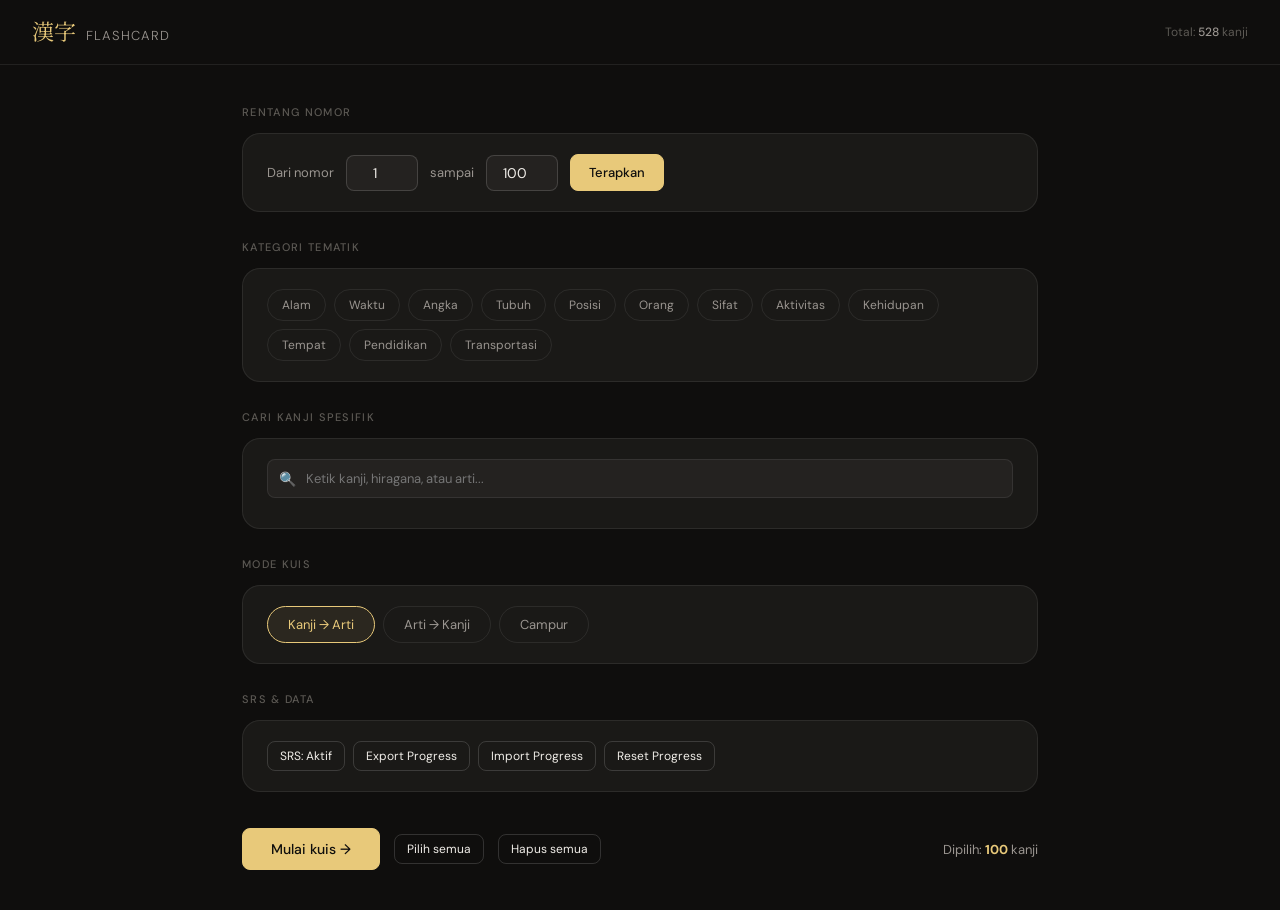
==== commit 300602ed: "Fix: kategori tematik sekarang berfungsi dengan benar - Menambahkan state.activeCategories untuk tra" ====
--- a/kanji-flashcard.html
+++ b/kanji-flashcard.html
@@ -3,7 +3,6 @@
 <head>
 <meta charset="UTF-8">
 <meta name="viewport" content="width=device-width, initial-scale=1.0">
-<meta name="description" content="Aplikasi flashcard interaktif untuk belajar kanji Jepang dengan sistem SRS (Spaced Repetition). 528 kanji dengan kana, arti, dan kategori tematik.">
 <title>漢字カード — Kanji Flashcard</title>
 <link href="https://fonts.googleapis.com/css2?family=Noto+Serif+JP:wght@400;700&family=DM+Sans:wght@300;400;500&display=swap" rel="stylesheet">
 <style>
@@ -981,7 +980,7 @@
   [83,"生活","せいかつ","Kehidupan","kehidupan"],
   [84,"学生","がくせい","Siswa","orang"],
   [85,"会う","あう","Bertemu","aktivitas"],
-  [86,"会議","かいぎ","Rapat","aktivitas"],
+  [86,"会話","かいわ","Percakapan","aktivitas"],
   [87,"会社","かいしゃ","Perusahaan","tempat"],
   [88,"見る","みる","Melihat","aktivitas"],
   [89,"見学","けんがく","Studi banding","pendidikan"],
@@ -1090,7 +1089,7 @@
   [190,"問い合わせ","といあわせ","Pertanyaan","kehidupan"],
   [191,"大きい","おおきい","Besar","sifat"],
   [192,"大丈夫","だいじょうぶ","Tidak apa-apa","sifat"],
-  [193,"大勢","おおぜい","Banyak orang","orang"],
+  [193,"大人","おとな","Orang dewasa","orang"],
   [194,"大切な","たいせつな","Penting","sifat"],
   [195,"大変な","たいへんな","Berat/Sulit","sifat"],
   [196,"小さい","ちいさい","Kecil","sifat"],
@@ -1441,6 +1440,7 @@
    ────────────────────────────────────────────── */
 const state = {
   selectedIds: new Set(),   // ID kanji yang dipilih
+  activeCategories: new Set(), // Kategori yang aktif dipilih oleh user
   mode: 'k2a',             // Mode kuis: k2a | a2k | mix
   deck: [],                // Deck kartu aktif
   currentIndex: 0,         // Index kartu saat ini
@@ -1599,22 +1599,16 @@
 /** Update tampilan jumlah kanji terpilih */
 function updateSelectionCount() {
   const countEl = document.getElementById('sel-count');
-  countEl.textContent = '';
-  countEl.appendChild(document.createTextNode('Dipilih: '));
-  const strongEl = document.createElement('strong');
-  strongEl.textContent = state.selectedIds.size;
-  countEl.appendChild(strongEl);
-  countEl.appendChild(document.createTextNode(' kanji'));
+  countEl.innerHTML = 'Dipilih: <strong>' + state.selectedIds.size + '</strong> kanji';
 }
 
 /** Update status visual chip kategori */
 function updateCategoryChips() {
   const chips = document.querySelectorAll('#cat-chips .chip');
   CATEGORIES.forEach((category, index) => {
-    const categoryCards = KANJI_DATA.filter(card => card[4] === category.key);
-    const allSelected = categoryCards.length > 0 && categoryCards.every(card => state.selectedIds.has(card[0]));
-    chips[index].classList.toggle('on', allSelected);
-    chips[index].setAttribute('aria-checked', allSelected ? 'true' : 'false');
+    const isActive = state.activeCategories.has(category.key);
+    chips[index].classList.toggle('on', isActive);
+    chips[index].setAttribute('aria-checked', isActive ? 'true' : 'false');
   });
 }
 
@@ -1646,6 +1640,9 @@
     errorEl.classList.add('visible');
     return;
   }
+
+  // Clear active categories (rentang = mode filter berbeda)
+  state.activeCategories.clear();
 
   // Update seleksi
   state.selectedIds.clear();
@@ -1661,13 +1658,18 @@
 
 /** Toggle semua kanji dalam satu kategori */
 function toggleCategory(category, chipEl) {
-  const categoryCards = KANJI_DATA.filter(card => card[4] === category.key);
-  const allSelected = categoryCards.every(card => state.selectedIds.has(card[0]));
-
-  categoryCards.forEach(card => {
-    if (allSelected) {
-      state.selectedIds.delete(card[0]);
-    } else {
+  if (state.activeCategories.has(category.key)) {
+    // Matikan kategori ini
+    state.activeCategories.delete(category.key);
+  } else {
+    // Nyalakan kategori ini
+    state.activeCategories.add(category.key);
+  }
+
+  // Rebuild seleksi berdasarkan kategori aktif
+  state.selectedIds.clear();
+  KANJI_DATA.forEach(card => {
+    if (state.activeCategories.has(card[4])) {
       state.selectedIds.add(card[0]);
     }
   });
@@ -1679,6 +1681,8 @@
 /** Pilih semua kanji */
 function selectAll() {
   KANJI_DATA.forEach(card => state.selectedIds.add(card[0]));
+  // Aktifkan semua kategori
+  CATEGORIES.forEach(cat => state.activeCategories.add(cat.key));
   updateCategoryChips();
   updateSelectionCount();
 }
@@ -1686,6 +1690,7 @@
 /** Hapus semua seleksi */
 function clearAll() {
   state.selectedIds.clear();
+  state.activeCategories.clear();
   updateCategoryChips();
   updateSelectionCount();
 }
@@ -1891,12 +1896,8 @@
   const percentage = Math.round(state.currentIndex / state.deck.length * 100);
   document.getElementById('progress-fill').style.width = percentage + '%';
   document.getElementById('progress-track').setAttribute('aria-valuenow', percentage);
-  const counterEl = document.getElementById('quiz-counter');
-  counterEl.textContent = '';
-  const strongEl = document.createElement('strong');
-  strongEl.textContent = state.currentIndex + 1;
-  counterEl.appendChild(strongEl);
-  counterEl.appendChild(document.createTextNode(' / ' + state.deck.length));
+  document.getElementById('quiz-counter').innerHTML =
+    '<strong>' + (state.currentIndex + 1) + '</strong> / ' + state.deck.length;
   document.getElementById('stat-left').textContent = state.deck.length - state.currentIndex;
 }
 
@@ -1975,12 +1976,10 @@
 function initSwipeGestures() {
   const wrapEl = document.getElementById('card-wrap');
   let startX = 0;
-  let startY = 0;
   let isDragging = false;
 
   wrapEl.addEventListener('touchstart', (event) => {
     startX = event.touches[0].clientX;
-    startY = event.touches[0].clientY;
     isDragging = true;
   }, { passive: true });
 
@@ -1988,7 +1987,7 @@
     if (!isDragging || !state.isFlipped) return;
 
     const deltaX = event.touches[0].clientX - startX;
-    const deltaY = event.touches[0].clientY - startY;
+    const deltaY = event.touches[0].clientY - startX; // simplified
 
     if (Math.abs(deltaX) > Math.abs(deltaY)) {
       const cardEl = document.getElementById('flashcard');
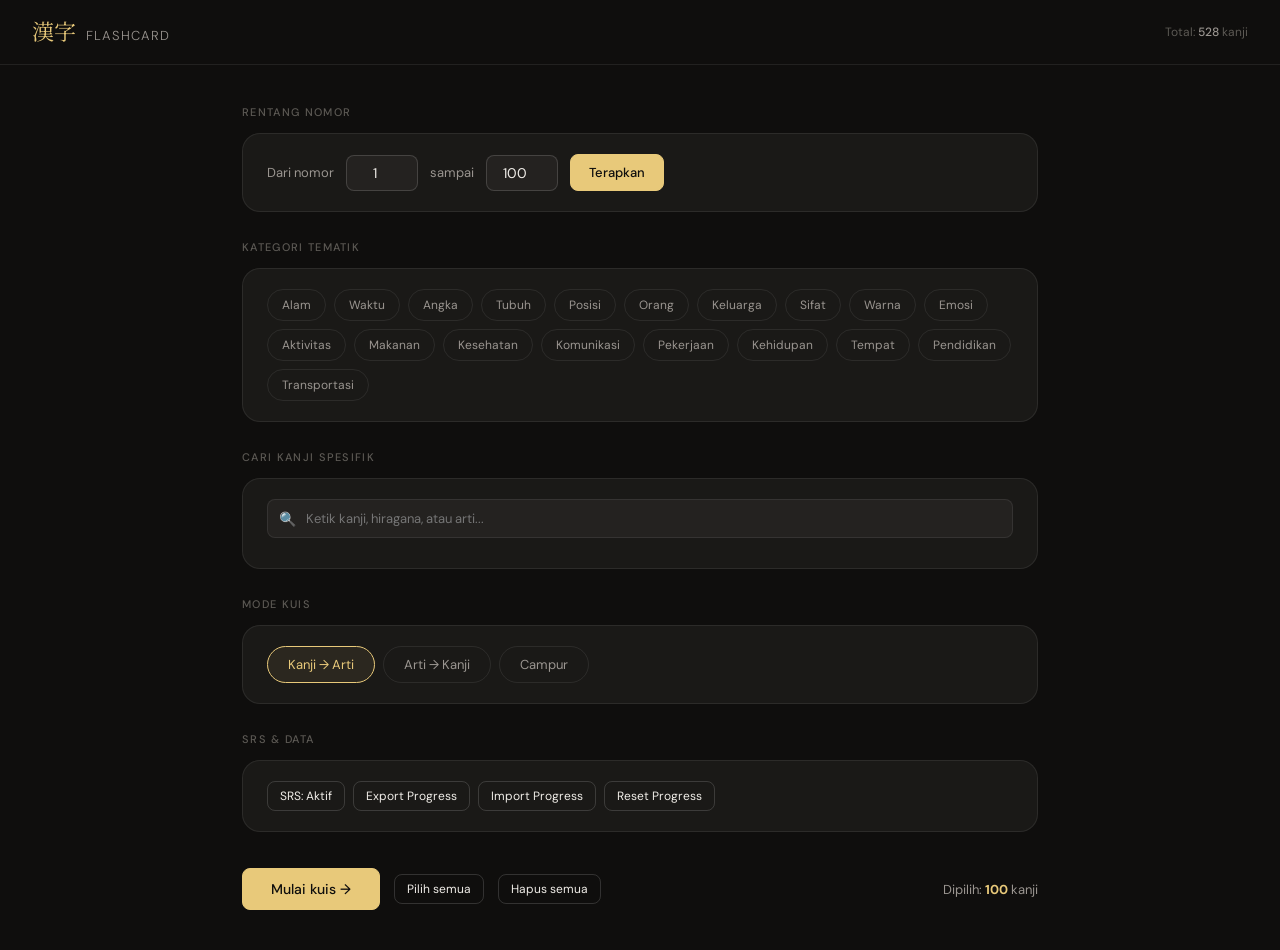
==== commit cbc36035: "Reassign kanji entries to new categories: keluarga, warna, emosi, makanan, kesehatan, komunikasi, pe" ====
--- a/kanji-flashcard.html
+++ b/kanji-flashcard.html
@@ -880,8 +880,15 @@
   { label: 'Tubuh', key: 'tubuh' },
   { label: 'Posisi', key: 'posisi' },
   { label: 'Orang', key: 'orang' },
+  { label: 'Keluarga', key: 'keluarga' },
   { label: 'Sifat', key: 'sifat' },
+  { label: 'Warna', key: 'warna' },
+  { label: 'Emosi', key: 'emosi' },
   { label: 'Aktivitas', key: 'aktivitas' },
+  { label: 'Makanan', key: 'makanan' },
+  { label: 'Kesehatan', key: 'kesehatan' },
+  { label: 'Komunikasi', key: 'komunikasi' },
+  { label: 'Pekerjaan', key: 'pekerjaan' },
   { label: 'Kehidupan', key: 'kehidupan' },
   { label: 'Tempat', key: 'tempat' },
   { label: 'Pendidikan', key: 'pendidikan' },
@@ -989,15 +996,15 @@
   [92,"銀行","ぎんこう","Bank","tempat"],
   [93,"旅行","りょこう","Wisata","aktivitas"],
   [94,"来る","くる","Datang","aktivitas"],
-  [95,"米","こめ","Beras","kehidupan"],
+  [95,"米","こめ","Beras","makanan"],
   [96,"中南米","ちゅうなんべい","Amerika Latin","tempat"],
   [97,"米国","べいこく","Amerika","tempat"],
-  [98,"飲む","のむ","Minum","aktivitas"],
-  [99,"飲酒","いんしゅ","Minum alkohol","aktivitas"],
-  [100,"飲料水","いんりょうすい","Air minum","kehidupan"],
-
-  [101,"食べる","たべる","Makan","aktivitas"],
-  [102,"食事","しょくじ","Makanan","kehidupan"],
+  [98,"飲む","のむ","Minum","makanan"],
+  [99,"飲酒","いんしゅ","Minum alkohol","makanan"],
+  [100,"飲料水","いんりょうすい","Air minum","makanan"],
+
+  [101,"食べる","たべる","Makan","makanan"],
+  [102,"食事","しょくじ","Makanan","makanan"],
   [103,"食堂","しょくどう","Kantin","tempat"],
   [104,"読む","よむ","Membaca","aktivitas"],
   [105,"読書","どくしょ","Membaca buku","aktivitas"],
@@ -1005,10 +1012,10 @@
   [107,"書く","かく","Menulis","aktivitas"],
   [108,"図書館","としょかん","Perpustakaan","tempat"],
   [109,"辞書","じしょ","Kamus","pendidikan"],
-  [110,"一言","ひとこと","Sepatah kata","kehidupan"],
+  [110,"一言","ひとこと","Sepatah kata","komunikasi"],
   [111,"言語","げんご","Bahasa","pendidikan"],
   [112,"話す","はなす","Berbicara","aktivitas"],
-  [113,"電話","でんわ","Telepon","kehidupan"],
+  [113,"電話","でんわ","Telepon","komunikasi"],
   [114,"自ら","みずから","Diri sendiri","orang"],
   [115,"自転車","じてんしゃ","Sepeda","transportasi"],
   [116,"自由","じゆう","Bebas","sifat"],
@@ -1021,10 +1028,10 @@
   [123,"休む","やすむ","Istirahat","aktivitas"],
   [124,"夏休み","なつやすみ","Libur musim panas","waktu"],
   [125,"休み","やすみ","Hari libur","waktu"],
-  [126,"男の子","おとこのこ","Anak laki-laki","orang"],
+  [126,"男の子","おとこのこ","Anak laki-laki","keluarga"],
   [127,"男性","だんせい","Pria","orang"],
   [128,"男の人","おとこのひと","Laki-laki","orang"],
-  [129,"長男","ちょうなん","Anak pertama (L)","orang"],
+  [129,"長男","ちょうなん","Anak pertama (L)","keluarga"],
   [130,"男子学生","だんしがくせい","Murid laki-laki","orang"],
   [131,"林","はやし","Hutan kecil","alam"],
   [132,"森","もり","Hutan lebat","alam"],
@@ -1050,12 +1057,12 @@
   [151,"名字","みょうじ","Nama keluarga","orang"],
   [152,"学習","がくしゅう","Belajar","pendidikan"],
   [153,"安い","やすい","Murah","sifat"],
-  [154,"安心する","あんしんする","Lega","sifat"],
+  [154,"安心する","あんしんする","Lega","emosi"],
   [155,"安全な","あんぜんな","Aman","sifat"],
-  [156,"不安な","ふあんな","Cemas","sifat"],
-  [157,"好きな","すきな","Suka","sifat"],
+  [156,"不安な","ふあんな","Cemas","emosi"],
+  [157,"好きな","すきな","Suka","emosi"],
   [158,"好み","このみ","Kesukaan","kehidupan"],
-  [159,"お好み焼き","おこのみやき","Okonomiyaki","kehidupan"],
+  [159,"お好み焼き","おこのみやき","Okonomiyaki","makanan"],
   [160,"毎日","まいにち","Setiap hari","waktu"],
   [161,"毎晩","まいばん","Setiap malam","waktu"],
   [162,"毎年","まいとし","Setiap tahun","waktu"],
@@ -1075,7 +1082,7 @@
   [176,"人間","にんげん","Manusia","orang"],
   [177,"聞く","きく","Mendengar","aktivitas"],
   [178,"聞こえる","きこえる","Terdengar","aktivitas"],
-  [179,"新聞","しんぶん","Koran","kehidupan"],
+  [179,"新聞","しんぶん","Koran","komunikasi"],
   [180,"開く","あく","Terbuka","aktivitas"],
   [181,"開ける","あける","Membuka","aktivitas"],
   [182,"開店","かいてん","Buka toko","kehidupan"],
@@ -1104,13 +1111,13 @@
   [204,"新幹線","しんかんせん","Shinkansen","transportasi"],
   [205,"古い","ふるい","Lama/Tua","sifat"],
   [206,"長い","ながい","Panjang","sifat"],
-  [207,"社長","しゃちょう","Direktur utama","orang"],
-  [208,"部長","ぶちょう","Kepala bagian","orang"],
+  [207,"社長","しゃちょう","Direktur utama","pekerjaan"],
+  [208,"部長","ぶちょう","Kepala bagian","pekerjaan"],
   [209,"元気な","げんきな","Sehat","sifat"],
   [210,"元日","がんじつ","Hari tahun baru","waktu"],
   [211,"地元","じもと","Lokal","tempat"],
   [212,"音楽","おんがく","Musik","kehidupan"],
-  [213,"楽しい","たのしい","Menyenangkan","sifat"],
+  [213,"楽しい","たのしい","Menyenangkan","emosi"],
   [214,"楽な","らくな","Mudah","sifat"],
   [215,"正しい","ただしい","Benar","sifat"],
   [216,"東","ひがし","Timur","posisi"],
@@ -1141,20 +1148,20 @@
   [241,"歌う","うたう","Menyanyi","aktivitas"],
   [242,"歌手","かしゅ","Penyanyi","orang"],
   [243,"国歌","こっか","Lagu kebangsaan","kehidupan"],
-  [244,"青","あお","Biru","sifat"],
-  [245,"青い","あおい","Biru (adj)","sifat"],
+  [244,"青","あお","Biru","warna"],
+  [245,"青い","あおい","Biru (adj)","warna"],
   [246,"青信号","あおしんごう","Lampu hijau","kehidupan"],
-  [247,"赤","あか","Merah","sifat"],
-  [248,"赤い","あかい","Merah (adj)","sifat"],
+  [247,"赤","あか","Merah","warna"],
+  [248,"赤い","あかい","Merah (adj)","warna"],
   [249,"赤ちゃん","あかちゃん","Bayi","orang"],
   [250,"赤外線","せきがいせん","Inframerah","kehidupan"],
 
   [251,"天気","てんき","Cuaca","alam"],
-  [252,"気持ち","きもち","Perasaan","kehidupan"],
-  [253,"病気","びょうき","Sakit","kehidupan"],
+  [252,"気持ち","きもち","Perasaan","emosi"],
+  [253,"病気","びょうき","Sakit","kesehatan"],
   [254,"元気","げんき","Sehat","sifat"],
   [255,"空気","くうき","Udara","alam"],
-  [256,"話","はなし","Cerita","kehidupan"],
+  [256,"話","はなし","Cerita","komunikasi"],
   [257,"会話","かいわ","Percakapan","aktivitas"],
   [258,"日本語","にほんご","Bahasa Jepang","pendidikan"],
   [259,"外国語","がいこくご","Bahasa asing","pendidikan"],
@@ -1168,12 +1175,12 @@
   [267,"時代","じだい","Zaman","waktu"],
   [268,"花見","はなみ","Melihat bunga","aktivitas"],
   [269,"花火","はなび","Kembang api","kehidupan"],
-  [270,"お茶","おちゃ","Teh hijau","kehidupan"],
-  [271,"紅茶","こうちゃ","Teh hitam","kehidupan"],
-  [272,"薬","くすり","Obat","kehidupan"],
+  [270,"お茶","おちゃ","Teh hijau","makanan"],
+  [271,"紅茶","こうちゃ","Teh hitam","makanan"],
+  [272,"薬","くすり","Obat","kesehatan"],
   [273,"薬屋","くすりや","Toko obat","tempat"],
-  [274,"目薬","めぐすり","Obat mata","kehidupan"],
-  [275,"野菜","やさい","Sayur","kehidupan"],
+  [274,"目薬","めぐすり","Obat mata","kesehatan"],
+  [275,"野菜","やさい","Sayur","makanan"],
   [276,"洗う","あらう","Mencuci","aktivitas"],
   [277,"お手洗い","おてあらい","Kamar mandi","tempat"],
   [278,"注意する","ちゅういする","Memperhatikan","aktivitas"],
@@ -1189,9 +1196,9 @@
   [288,"地下","ちか","Bawah tanah","tempat"],
   [289,"地図","ちず","Peta","kehidupan"],
   [290,"地震","じしん","Gempa bumi","alam"],
-  [291,"姉","あね","Kakak perempuan","orang"],
-  [292,"姉妹","しまい","Saudara perempuan","orang"],
-  [293,"妹","いもうと","Adik perempuan","orang"],
+  [291,"姉","あね","Kakak perempuan","keluarga"],
+  [292,"姉妹","しまい","Saudara perempuan","keluarga"],
+  [293,"妹","いもうと","Adik perempuan","keluarga"],
   [294,"止める","とめる","Menghentikan","aktivitas"],
   [295,"禁止する","きんしする","Melarang","aktivitas"],
   [296,"止む","やむ","Berhenti","aktivitas"],
@@ -1205,7 +1212,7 @@
   [303,"自動車","じどうしゃ","Mobil (formal)","transportasi"],
   [304,"動物","どうぶつ","Hewan","alam"],
   [305,"行動する","こうどうする","Bertindak","aktivitas"],
-  [306,"働く","はたらく","Bekerja","aktivitas"],
+  [306,"働く","はたらく","Bekerja","pekerjaan"],
   [307,"急に","きゅうに","Tiba-tiba","sifat"],
   [308,"急ぐ","いそぐ","Buru-buru","aktivitas"],
   [309,"思う","おもう","Berpikir","aktivitas"],
@@ -1251,7 +1258,7 @@
   [349,"冷蔵庫","れいぞうこ","Kulkas","kehidupan"],
   [350,"熱い","あつい","Panas (benda)","sifat"],
 
-  [351,"熱","ねつ","Demam","kehidupan"],
+  [351,"熱","ねつ","Demam","kesehatan"],
   [352,"暑い","あつい","Panas (cuaca)","alam"],
   [353,"暑さ","あつさ","Panasnya","alam"],
   [354,"寒い","さむい","Dingin (cuaca)","alam"],
@@ -1284,27 +1291,27 @@
   [381,"大使館","たいしかん","Kedutaan","tempat"],
   [382,"作る","つくる","Membuat","aktivitas"],
   [383,"作文","さくぶん","Karangan","pendidikan"],
-  [384,"作業","さぎょう","Pekerjaan","aktivitas"],
+  [384,"作業","さぎょう","Pekerjaan","pekerjaan"],
   [385,"今","いま","Sekarang","waktu"],
   [386,"曇り","くもり","Berawan","alam"],
   [387,"電気","でんき","Listrik","kehidupan"],
   [388,"電子レンジ","でんしレンジ","Microwave","kehidupan"],
   [389,"雪","ゆき","Salju","alam"],
   [390,"雪国","ゆきぐに","Negara salju","tempat"],
-  [391,"料理","りょうり","Masakan","kehidupan"],
+  [391,"料理","りょうり","Masakan","makanan"],
   [392,"料金","りょうきん","Biaya","kehidupan"],
   [393,"教科書","きょうかしょ","Buku pelajaran","pendidikan"],
-  [394,"内科","ないか","Penyakit dalam","kehidupan"],
+  [394,"内科","ないか","Penyakit dalam","kesehatan"],
   [395,"お腹","おなか","Perut","tubuh"],
   [396,"空腹","くうふく","Lapar","kehidupan"],
-  [397,"腹が立つ","はらがたつ","Marah","sifat"],
-  [398,"痛い","いたい","Sakit","sifat"],
-  [399,"痛む","いたむ","Terasa sakit","sifat"],
-  [400,"頭痛","ずつう","Sakit kepala","kehidupan"],
+  [397,"腹が立つ","はらがたつ","Marah","emosi"],
+  [398,"痛い","いたい","Sakit","kesehatan"],
+  [399,"痛む","いたむ","Terasa sakit","kesehatan"],
+  [400,"頭痛","ずつう","Sakit kepala","kesehatan"],
 
   [401,"送る","おくる","Mengirim","aktivitas"],
-  [402,"放送","ほうそう","Siaran","kehidupan"],
-  [403,"返事","へんじ","Jawaban","kehidupan"],
+  [402,"放送","ほうそう","Siaran","komunikasi"],
+  [403,"返事","へんじ","Jawaban","komunikasi"],
   [404,"返す","かえす","Mengembalikan","aktivitas"],
   [405,"道","みち","Jalan","tempat"],
   [406,"道具","どうぐ","Alat","kehidupan"],
@@ -1313,9 +1320,9 @@
   [409,"先週","せんしゅう","Minggu lalu","waktu"],
   [410,"毎週","まいしゅう","Setiap minggu","waktu"],
   [411,"一週間","いっしゅうかん","Seminggu","waktu"],
-  [412,"映画","えいが","Film","kehidupan"],
+  [412,"映画","えいが","Film","komunikasi"],
   [413,"映る","うつる","Terpantul","aktivitas"],
-  [414,"写真","しゃしん","Foto","kehidupan"],
+  [414,"写真","しゃしん","Foto","komunikasi"],
   [415,"真夜中","まよなか","Tengah malam","waktu"],
   [416,"真ん中","まんなか","Tengah-tengah","posisi"],
   [417,"旅","たび","Perjalanan","aktivitas"],
@@ -1326,13 +1333,13 @@
   [422,"世話","せわ","Merawat","aktivitas"],
   [423,"世代","せだい","Generasi","kehidupan"],
   [424,"限界","げんかい","Batas","kehidupan"],
-  [425,"仕事","しごと","Pekerjaan","aktivitas"],
+  [425,"仕事","しごと","Pekerjaan","pekerjaan"],
   [426,"仕方","しかた","Cara","kehidupan"],
   [427,"用事","ようじ","Keperluan","kehidupan"],
   [428,"事故","じこ","Kecelakaan","kehidupan"],
   [429,"大事な","だいじな","Penting","sifat"],
   [430,"銀","ぎん","Perak","kehidupan"],
-  [431,"銀色","ぎんいろ","Warna perak","sifat"],
+  [431,"銀色","ぎんいろ","Warna perak","warna"],
   [432,"医者","いしゃ","Dokter","orang"],
   [433,"医学","いがく","Kedokteran","pendidikan"],
   [434,"若者","わかもの","Anak muda","orang"],
@@ -1340,11 +1347,11 @@
   [436,"本屋","ほんや","Toko buku","tempat"],
   [437,"花屋","はなや","Toko bunga","tempat"],
   [438,"部屋","へや","Kamar","tempat"],
-  [439,"産業","さんぎょう","Industri","kehidupan"],
-  [440,"生産する","せいさんする","Memproduksi","aktivitas"],
-  [441,"農業","のうぎょう","Pertanian","kehidupan"],
+  [439,"産業","さんぎょう","Industri","pekerjaan"],
+  [440,"生産する","せいさんする","Memproduksi","pekerjaan"],
+  [441,"農業","のうぎょう","Pertanian","pekerjaan"],
   [442,"卒業","そつぎょう","Lulus","pendidikan"],
-  [443,"職業","しょくぎょう","Profesi","kehidupan"],
+  [443,"職業","しょくぎょう","Profesi","pekerjaan"],
   [444,"乗る","のる","Naik","transportasi"],
   [445,"乗客","じょうきゃく","Penumpang","orang"],
   [446,"降りる","おりる","Turun","transportasi"],
@@ -1371,18 +1378,18 @@
   [466,"台所","だいどころ","Dapur","tempat"],
   [467,"風","かぜ","Angin","alam"],
   [468,"風呂","ふろ","Bak mandi","kehidupan"],
-  [469,"風邪","かぜ","Pilek","kehidupan"],
+  [469,"風邪","かぜ","Pilek","kesehatan"],
   [470,"季節","きせつ","Musim","alam"],
   [471,"四季","しき","4 musim","alam"],
   [472,"朝","あさ","Pagi","waktu"],
-  [473,"朝ごはん","あさごはん","Sarapan","kehidupan"],
+  [473,"朝ごはん","あさごはん","Sarapan","makanan"],
   [474,"昼","ひる","Siang","waktu"],
   [475,"夜","よる","Malam","waktu"],
   [476,"今夜","こんや","Malam ini","waktu"],
   [477,"方","かた","Cara/Arah","kehidupan"],
   [478,"夕方","ゆうがた","Sore","waktu"],
   [479,"方法","ほうほう","Metode","kehidupan"],
-  [480,"晩ご飯","ばんごはん","Makan malam","kehidupan"],
+  [480,"晩ご飯","ばんごはん","Makan malam","makanan"],
   [481,"以上","いじょう","Lebih dari","sifat"],
   [482,"以下","いか","Kurang dari","sifat"],
   [483,"一度","いちど","Sekali","waktu"],
@@ -1390,21 +1397,21 @@
   [485,"未来","みらい","Masa depan","waktu"],
   [486,"頭","あたま","Kepala","tubuh"],
   [487,"顔","かお","Wajah","tubuh"],
-  [488,"笑顔","えがお","Senyum","kehidupan"],
+  [488,"笑顔","えがお","Senyum","emosi"],
   [489,"声","こえ","Suara","tubuh"],
   [490,"内","うち","Dalam","posisi"],
-  [491,"家族","かぞく","Keluarga","orang"],
-  [492,"家事","かじ","Pekerjaan rumah","kehidupan"],
+  [491,"家族","かぞく","Keluarga","keluarga"],
+  [492,"家事","かじ","Pekerjaan rumah","pekerjaan"],
   [493,"私","わたし","Saya","orang"],
-  [494,"自信","じしん","Percaya diri","sifat"],
-  [495,"兄","あに","Kakak laki-laki","orang"],
-  [496,"弟","おとうと","Adik laki-laki","orang"],
-  [497,"妻","つま","Istri","orang"],
+  [494,"自信","じしん","Percaya diri","emosi"],
+  [495,"兄","あに","Kakak laki-laki","keluarga"],
+  [496,"弟","おとうと","Adik laki-laki","keluarga"],
+  [497,"妻","つま","Istri","keluarga"],
   [498,"理由","りゆう","Alasan","kehidupan"],
   [499,"野球","やきゅう","Bisbol","aktivitas"],
-  [500,"ご飯","ごはん","Nasi","kehidupan"],
-
-  [501,"味","あじ","Rasa","kehidupan"],
+  [500,"ご飯","ごはん","Nasi","makanan"],
+
+  [501,"味","あじ","Rasa","makanan"],
   [502,"意味","いみ","Arti","pendidikan"],
   [503,"趣味","しゅみ","Hobi","kehidupan"],
   [504,"店","みせ","Toko","tempat"],
@@ -1417,7 +1424,7 @@
   [511,"番号","ばんごう","Nomor","kehidupan"],
   [512,"信号","しんごう","Lampu lalu lintas","transportasi"],
   [513,"工場","こうじょう","Pabrik","tempat"],
-  [514,"病院","びょういん","Rumah sakit","tempat"],
+  [514,"病院","びょういん","Rumah sakit","kesehatan"],
   [515,"映画館","えいがかん","Bioskop","tempat"],
   [516,"文字","もじ","Huruf","pendidikan"],
   [517,"教える","おしえる","Mengajar","pendidikan"],
@@ -1427,10 +1434,10 @@
   [521,"試合","しあい","Pertandingan","aktivitas"],
   [522,"答え","こたえ","Jawaban","pendidikan"],
   [523,"用意","ようい","Persiapan","aktivitas"],
-  [524,"意見","いけん","Pendapat","kehidupan"],
+  [524,"意見","いけん","Pendapat","komunikasi"],
   [525,"紙","かみ","Kertas","kehidupan"],
-  [526,"手紙","てがみ","Surat","kehidupan"],
-  [527,"色","いろ","Warna","sifat"],
+  [526,"手紙","てがみ","Surat","komunikasi"],
+  [527,"色","いろ","Warna","warna"],
   [528,"同じ","おなじ","Sama","sifat"]
 ];
 
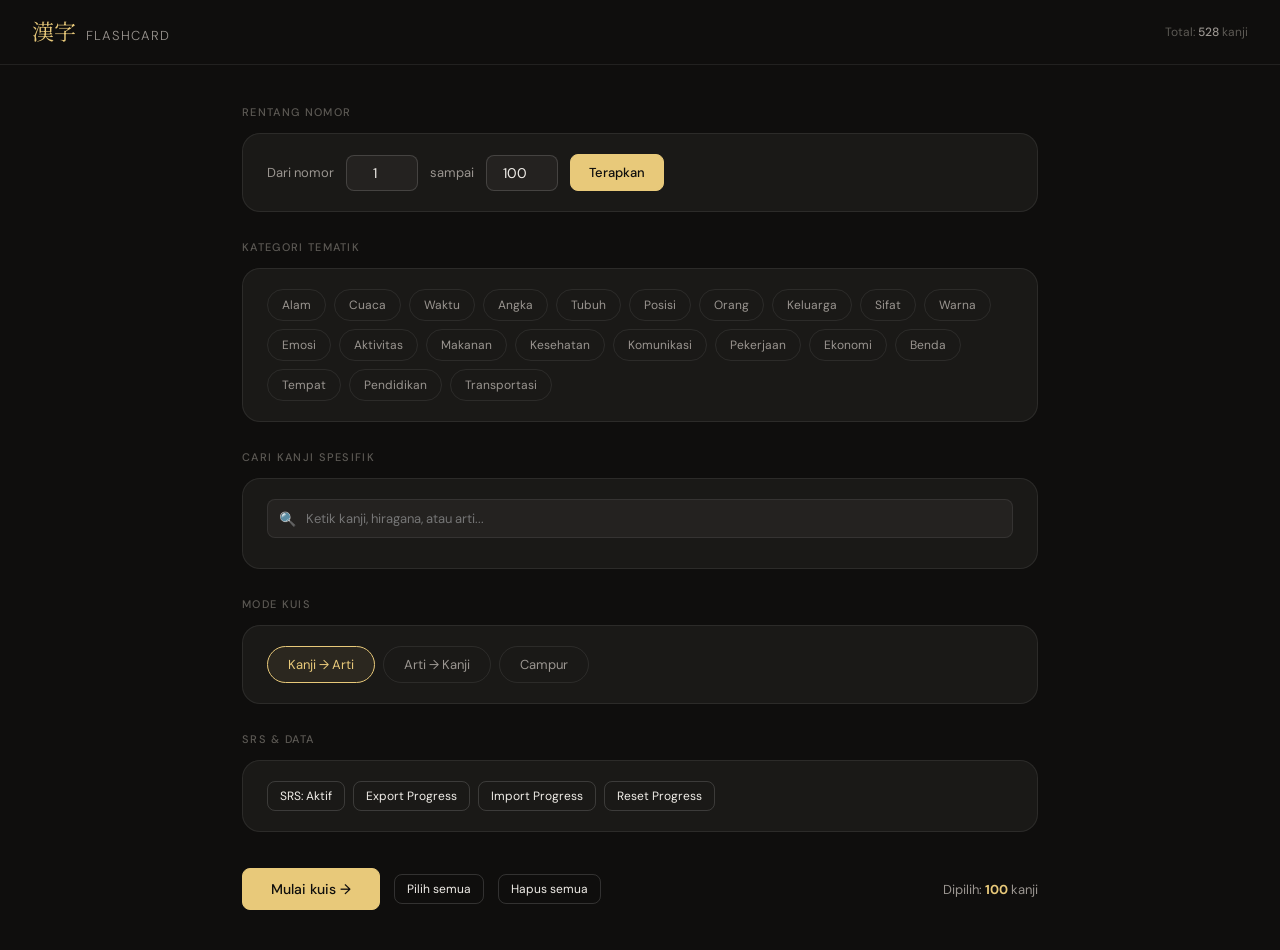
==== commit 41addd8f: "fix: reorganisasi kategori kanji agar sesuai arti bahasa Indonesia Perubahan utama: - Hapus kategori" ====
--- a/kanji-flashcard.html
+++ b/kanji-flashcard.html
@@ -875,6 +875,7 @@
 /** Kategori tematik untuk filter kanji */
 const CATEGORIES = [
   { label: 'Alam', key: 'alam' },
+  { label: 'Cuaca', key: 'cuaca' },
   { label: 'Waktu', key: 'waktu' },
   { label: 'Angka', key: 'angka' },
   { label: 'Tubuh', key: 'tubuh' },
@@ -889,7 +890,8 @@
   { label: 'Kesehatan', key: 'kesehatan' },
   { label: 'Komunikasi', key: 'komunikasi' },
   { label: 'Pekerjaan', key: 'pekerjaan' },
-  { label: 'Kehidupan', key: 'kehidupan' },
+  { label: 'Ekonomi', key: 'ekonomi' },
+  { label: 'Benda', key: 'benda' },
   { label: 'Tempat', key: 'tempat' },
   { label: 'Pendidikan', key: 'pendidikan' },
   { label: 'Transportasi', key: 'transportasi' }
@@ -903,31 +905,31 @@
 const KANJI_DATA = [
   [1,"山","やま","Gunung","alam"],
   [2,"富士山","ふじさん","Gunung Fuji","alam"],
-  [3,"登山","とざん","Mendaki gunung","alam"],
+  [3,"登山","とざん","Mendaki gunung","aktivitas"],
   [4,"火山","かざん","Gunung berapi","alam"],
   [5,"川","かわ","Sungai","alam"],
-  [6,"川遊び","かわあそび","Bermain di sungai","alam"],
+  [6,"川遊び","かわあそび","Bermain di sungai","aktivitas"],
   [7,"田舎","いなか","Desa","tempat"],
   [8,"日曜日","にちようび","Hari Minggu","waktu"],
   [9,"一月","いちがつ","Januari","waktu"],
   [10,"毎月","まいつき","Setiap bulan","waktu"],
   [11,"来月","らいげつ","Bulan depan","waktu"],
   [12,"お正月","おしょうがつ","Tahun baru","waktu"],
-  [13,"現金","げんきん","Uang tunai","kehidupan"],
-  [14,"お土産","おみやげ","Oleh-oleh","kehidupan"],
-  [15,"調子","ちょうし","Kondisi","kehidupan"],
+  [13,"現金","げんきん","Uang tunai","ekonomi"],
+  [14,"お土産","おみやげ","Oleh-oleh","benda"],
+  [15,"調子","ちょうし","Kondisi","sifat"],
   [16,"女子","じょし","Perempuan","orang"],
-  [17,"様子","ようす","Keadaan","kehidupan"],
+  [17,"様子","ようす","Keadaan","sifat"],
   [18,"火","ひ","Api","alam"],
   [19,"火曜日","かようび","Selasa","waktu"],
   [20,"水","みず","Air","alam"],
   [21,"水泳","すいえい","Berenang","aktivitas"],
   [22,"水曜日","すいようび","Rabu","waktu"],
-  [23,"水道","すいどう","Saluran air","kehidupan"],
+  [23,"水道","すいどう","Saluran air","benda"],
   [24,"木","き","Pohon","alam"],
   [25,"木曜日","もくようび","Kamis","waktu"],
-  [26,"金","かね","Uang","kehidupan"],
-  [27,"お金","おかね","Uang (sopan)","kehidupan"],
+  [26,"金","かね","Uang","ekonomi"],
+  [27,"お金","おかね","Uang (sopan)","ekonomi"],
   [28,"金曜日","きんようび","Jumat","waktu"],
   [29,"土","つち","Tanah","alam"],
   [30,"土地","とち","Lahan","tempat"],
@@ -946,7 +948,7 @@
   [43,"千","せん","Seribu","angka"],
   [44,"万","まん","Sepuluh ribu","angka"],
   [45,"口","くち","Mulut","tubuh"],
-  [46,"人口","じんこう","Populasi","kehidupan"],
+  [46,"人口","じんこう","Populasi","orang"],
   [47,"入口","いりぐち","Pintu masuk","tempat"],
   [48,"出口","でぐち","Pintu keluar","tempat"],
   [49,"目","め","Mata","tubuh"],
@@ -977,23 +979,23 @@
   [73,"一日中","いちにちじゅう","Seharian","waktu"],
   [74,"国","くに","Negara","tempat"],
   [75,"外国","がいこく","Luar negeri","tempat"],
-  [76,"国会","こっかい","Parlemen","kehidupan"],
+  [76,"国会","こっかい","Parlemen","pekerjaan"],
   [77,"年","とし","Tahun","waktu"],
   [78,"来年","らいねん","Tahun depan","waktu"],
   [79,"今年","ことし","Tahun ini","waktu"],
   [80,"去年","きょねん","Tahun lalu","waktu"],
-  [81,"生","せい","Hidup","kehidupan"],
+  [81,"生","せい","Hidup","sifat"],
   [82,"先生","せんせい","Guru","orang"],
-  [83,"生活","せいかつ","Kehidupan","kehidupan"],
+  [83,"生活","せいかつ","Kehidupan","aktivitas"],
   [84,"学生","がくせい","Siswa","orang"],
   [85,"会う","あう","Bertemu","aktivitas"],
-  [86,"会話","かいわ","Percakapan","aktivitas"],
-  [87,"会社","かいしゃ","Perusahaan","tempat"],
+  [86,"会話","かいわ","Percakapan","komunikasi"],
+  [87,"会社","かいしゃ","Perusahaan","pekerjaan"],
   [88,"見る","みる","Melihat","aktivitas"],
   [89,"見学","けんがく","Studi banding","pendidikan"],
-  [90,"見本","みほん","Contoh","kehidupan"],
+  [90,"見本","みほん","Contoh","benda"],
   [91,"行く","いく","Pergi","aktivitas"],
-  [92,"銀行","ぎんこう","Bank","tempat"],
+  [92,"銀行","ぎんこう","Bank","ekonomi"],
   [93,"旅行","りょこう","Wisata","aktivitas"],
   [94,"来る","くる","Datang","aktivitas"],
   [95,"米","こめ","Beras","makanan"],
@@ -1014,7 +1016,7 @@
   [109,"辞書","じしょ","Kamus","pendidikan"],
   [110,"一言","ひとこと","Sepatah kata","komunikasi"],
   [111,"言語","げんご","Bahasa","pendidikan"],
-  [112,"話す","はなす","Berbicara","aktivitas"],
+  [112,"話す","はなす","Berbicara","komunikasi"],
   [113,"電話","でんわ","Telepon","komunikasi"],
   [114,"自ら","みずから","Diri sendiri","orang"],
   [115,"自転車","じてんしゃ","Sepeda","transportasi"],
@@ -1024,7 +1026,7 @@
   [119,"学ぶ","まなぶ","Belajar","pendidikan"],
   [120,"大学","だいがく","Universitas","pendidikan"],
   [121,"学校","がっこう","Sekolah","pendidikan"],
-  [122,"校長","こうちょう","Kepala sekolah","orang"],
+  [122,"校長","こうちょう","Kepala sekolah","pekerjaan"],
   [123,"休む","やすむ","Istirahat","aktivitas"],
   [124,"夏休み","なつやすみ","Libur musim panas","waktu"],
   [125,"休み","やすみ","Hari libur","waktu"],
@@ -1047,7 +1049,7 @@
   [142,"住まい","すまい","Tempat tinggal","tempat"],
   [143,"明るい","あかるい","Terang","sifat"],
   [144,"明日","あした","Besok","waktu"],
-  [145,"説明","せつめい","Penjelasan","kehidupan"],
+  [145,"説明","せつめい","Penjelasan","komunikasi"],
   [146,"明らか","あきらか","Jelas","sifat"],
   [147,"明後日","あさって","Lusa","waktu"],
   [148,"字","じ","Huruf","pendidikan"],
@@ -1061,7 +1063,7 @@
   [155,"安全な","あんぜんな","Aman","sifat"],
   [156,"不安な","ふあんな","Cemas","emosi"],
   [157,"好きな","すきな","Suka","emosi"],
-  [158,"好み","このみ","Kesukaan","kehidupan"],
+  [158,"好み","このみ","Kesukaan","emosi"],
   [159,"お好み焼き","おこのみやき","Okonomiyaki","makanan"],
   [160,"毎日","まいにち","Setiap hari","waktu"],
   [161,"毎晩","まいばん","Setiap malam","waktu"],
@@ -1069,31 +1071,31 @@
   [163,"海","うみ","Laut","alam"],
   [164,"海外","かいがい","Luar negeri","tempat"],
   [165,"駅","えき","Stasiun","transportasi"],
-  [166,"駅員","えきいん","Petugas stasiun","orang"],
+  [166,"駅員","えきいん","Petugas stasiun","pekerjaan"],
   [167,"駐車場","ちゅうしゃじょう","Tempat parkir","tempat"],
   [168,"試験","しけん","Ujian","pendidikan"],
   [169,"受験する","じゅけんする","Mengikuti ujian","pendidikan"],
-  [170,"経験","けいけん","Pengalaman","kehidupan"],
-  [171,"体験","たいけん","Pengalaman langsung","kehidupan"],
+  [170,"経験","けいけん","Pengalaman","sifat"],
+  [171,"体験","たいけん","Pengalaman langsung","aktivitas"],
   [172,"間","あいだ","Antara","posisi"],
   [173,"時間","じかん","Waktu","waktu"],
   [174,"間に合う","まにあう","Tepat waktu","waktu"],
-  [175,"間違い","まちがい","Kesalahan","kehidupan"],
+  [175,"間違い","まちがい","Kesalahan","sifat"],
   [176,"人間","にんげん","Manusia","orang"],
   [177,"聞く","きく","Mendengar","aktivitas"],
   [178,"聞こえる","きこえる","Terdengar","aktivitas"],
   [179,"新聞","しんぶん","Koran","komunikasi"],
   [180,"開く","あく","Terbuka","aktivitas"],
   [181,"開ける","あける","Membuka","aktivitas"],
-  [182,"開店","かいてん","Buka toko","kehidupan"],
+  [182,"開店","かいてん","Buka toko","pekerjaan"],
   [183,"開始","かいし","Mulai","aktivitas"],
   [184,"閉まる","しまる","Tertutup","aktivitas"],
   [185,"閉める","しめる","Menutup","aktivitas"],
-  [186,"閉店","へいてん","Tutup toko","kehidupan"],
-  [187,"問題","もんだい","Masalah","kehidupan"],
-  [188,"質問する","しつもんする","Bertanya","aktivitas"],
+  [186,"閉店","へいてん","Tutup toko","pekerjaan"],
+  [187,"問題","もんだい","Masalah","pendidikan"],
+  [188,"質問する","しつもんする","Bertanya","komunikasi"],
   [189,"訪問する","ほうもんする","Mengunjungi","aktivitas"],
-  [190,"問い合わせ","といあわせ","Pertanyaan","kehidupan"],
+  [190,"問い合わせ","といあわせ","Pertanyaan","komunikasi"],
   [191,"大きい","おおきい","Besar","sifat"],
   [192,"大丈夫","だいじょうぶ","Tidak apa-apa","sifat"],
   [193,"大人","おとな","Orang dewasa","orang"],
@@ -1113,10 +1115,10 @@
   [206,"長い","ながい","Panjang","sifat"],
   [207,"社長","しゃちょう","Direktur utama","pekerjaan"],
   [208,"部長","ぶちょう","Kepala bagian","pekerjaan"],
-  [209,"元気な","げんきな","Sehat","sifat"],
+  [209,"元気な","げんきな","Sehat","kesehatan"],
   [210,"元日","がんじつ","Hari tahun baru","waktu"],
   [211,"地元","じもと","Lokal","tempat"],
-  [212,"音楽","おんがく","Musik","kehidupan"],
+  [212,"音楽","おんがく","Musik","aktivitas"],
   [213,"楽しい","たのしい","Menyenangkan","emosi"],
   [214,"楽な","らくな","Mudah","sifat"],
   [215,"正しい","ただしい","Benar","sifat"],
@@ -1141,28 +1143,28 @@
   [234,"最後","さいご","Terakhir","posisi"],
   [235,"外","そと","Luar","posisi"],
   [236,"知る","しる","Mengetahui","aktivitas"],
-  [237,"知らせる","しらせる","Memberitahu","aktivitas"],
+  [237,"知らせる","しらせる","Memberitahu","komunikasi"],
   [238,"知り合い","しりあい","Kenalan","orang"],
   [239,"知識","ちしき","Pengetahuan","pendidikan"],
-  [240,"歌","うた","Lagu","kehidupan"],
+  [240,"歌","うた","Lagu","aktivitas"],
   [241,"歌う","うたう","Menyanyi","aktivitas"],
-  [242,"歌手","かしゅ","Penyanyi","orang"],
-  [243,"国歌","こっか","Lagu kebangsaan","kehidupan"],
+  [242,"歌手","かしゅ","Penyanyi","pekerjaan"],
+  [243,"国歌","こっか","Lagu kebangsaan","aktivitas"],
   [244,"青","あお","Biru","warna"],
   [245,"青い","あおい","Biru (adj)","warna"],
-  [246,"青信号","あおしんごう","Lampu hijau","kehidupan"],
+  [246,"青信号","あおしんごう","Lampu hijau","transportasi"],
   [247,"赤","あか","Merah","warna"],
   [248,"赤い","あかい","Merah (adj)","warna"],
-  [249,"赤ちゃん","あかちゃん","Bayi","orang"],
-  [250,"赤外線","せきがいせん","Inframerah","kehidupan"],
-
-  [251,"天気","てんき","Cuaca","alam"],
+  [249,"赤ちゃん","あかちゃん","Bayi","keluarga"],
+  [250,"赤外線","せきがいせん","Inframerah","benda"],
+
+  [251,"天気","てんき","Cuaca","cuaca"],
   [252,"気持ち","きもち","Perasaan","emosi"],
   [253,"病気","びょうき","Sakit","kesehatan"],
-  [254,"元気","げんき","Sehat","sifat"],
+  [254,"元気","げんき","Sehat","kesehatan"],
   [255,"空気","くうき","Udara","alam"],
   [256,"話","はなし","Cerita","komunikasi"],
-  [257,"会話","かいわ","Percakapan","aktivitas"],
+  [257,"会話","かいわ","Percakapan","komunikasi"],
   [258,"日本語","にほんご","Bahasa Jepang","pendidikan"],
   [259,"外国語","がいこくご","Bahasa asing","pendidikan"],
   [260,"単語","たんご","Kosakata","pendidikan"],
@@ -1171,10 +1173,10 @@
   [263,"待つ","まつ","Menunggu","aktivitas"],
   [264,"一時","いちじ","Jam 1","waktu"],
   [265,"時々","ときどき","Kadang-kadang","waktu"],
-  [266,"時計","とけい","Jam (alat)","kehidupan"],
+  [266,"時計","とけい","Jam (alat)","benda"],
   [267,"時代","じだい","Zaman","waktu"],
   [268,"花見","はなみ","Melihat bunga","aktivitas"],
-  [269,"花火","はなび","Kembang api","kehidupan"],
+  [269,"花火","はなび","Kembang api","aktivitas"],
   [270,"お茶","おちゃ","Teh hijau","makanan"],
   [271,"紅茶","こうちゃ","Teh hitam","makanan"],
   [272,"薬","くすり","Obat","kesehatan"],
@@ -1185,16 +1187,16 @@
   [277,"お手洗い","おてあらい","Kamar mandi","tempat"],
   [278,"注意する","ちゅういする","Memperhatikan","aktivitas"],
   [279,"注文する","ちゅうもんする","Memesan","aktivitas"],
-  [280,"泣く","なく","Menangis","aktivitas"],
+  [280,"泣く","なく","Menangis","emosi"],
   [281,"浴びる","あびる","Mandi","aktivitas"],
   [282,"太平洋","たいへいよう","Pasifik","tempat"],
   [283,"大西洋","たいせいよう","Atlantik","tempat"],
   [284,"東洋","とうよう","Timur (dunia)","tempat"],
   [285,"西洋","せいよう","Barat (dunia)","tempat"],
   [286,"池","いけ","Kolam","alam"],
-  [287,"電池","でんち","Baterai","kehidupan"],
+  [287,"電池","でんち","Baterai","benda"],
   [288,"地下","ちか","Bawah tanah","tempat"],
-  [289,"地図","ちず","Peta","kehidupan"],
+  [289,"地図","ちず","Peta","benda"],
   [290,"地震","じしん","Gempa bumi","alam"],
   [291,"姉","あね","Kakak perempuan","keluarga"],
   [292,"姉妹","しまい","Saudara perempuan","keluarga"],
@@ -1217,7 +1219,7 @@
   [308,"急ぐ","いそぐ","Buru-buru","aktivitas"],
   [309,"思う","おもう","Berpikir","aktivitas"],
   [310,"思い出す","おもいだす","Teringat","aktivitas"],
-  [311,"思い出","おもいで","Kenangan","kehidupan"],
+  [311,"思い出","おもいで","Kenangan","emosi"],
   [312,"集める","あつめる","Mengumpulkan","aktivitas"],
   [313,"集まる","あつまる","Berkumpul","aktivitas"],
   [314,"進む","すすむ","Maju","aktivitas"],
@@ -1226,20 +1228,20 @@
   [317,"運動","うんどう","Olahraga","aktivitas"],
   [318,"通る","とおる","Melewati","aktivitas"],
   [319,"通う","かよう","Pulang pergi","aktivitas"],
-  [320,"通学する","つうがくする","Pergi sekolah","aktivitas"],
+  [320,"通学する","つうがくする","Pergi sekolah","pendidikan"],
   [321,"押す","おす","Menekan","aktivitas"],
   [322,"借りる","かりる","Meminjam","aktivitas"],
   [323,"借家","しゃくや","Rumah sewaan","tempat"],
-  [324,"売る","うる","Menjual","aktivitas"],
+  [324,"売る","うる","Menjual","ekonomi"],
   [325,"売店","ばいてん","Kios","tempat"],
-  [326,"自動販売機","じどうはんばいき","Vending machine","kehidupan"],
+  [326,"自動販売機","じどうはんばいき","Vending machine","benda"],
   [327,"帰る","かえる","Pulang","aktivitas"],
   [328,"帰国","きこく","Pulang ke negara","aktivitas"],
   [329,"終わる","おわる","Selesai","aktivitas"],
   [330,"始める","はじめる","Memulai","aktivitas"],
   [331,"始まる","はじまる","Dimulai","aktivitas"],
   [332,"過去","かこ","Masa lalu","waktu"],
-  [333,"死ぬ","しぬ","Mati","kehidupan"],
+  [333,"死ぬ","しぬ","Mati","sifat"],
   [334,"遠い","とおい","Jauh","sifat"],
   [335,"遠く","とおく","Kejauhan","sifat"],
   [336,"近い","ちかい","Dekat","sifat"],
@@ -1250,20 +1252,20 @@
   [341,"重要な","じゅうような","Penting","sifat"],
   [342,"軽い","かるい","Ringan","sifat"],
   [343,"温かい","あたたかい","Hangat","sifat"],
-  [344,"温度","おんど","Suhu","alam"],
+  [344,"温度","おんど","Suhu","cuaca"],
   [345,"温泉","おんせん","Onsen","tempat"],
   [346,"冷たい","つめたい","Dingin (benda)","sifat"],
   [347,"冷える","ひえる","Menjadi dingin","sifat"],
   [348,"冷やす","ひやす","Mendinginkan","aktivitas"],
-  [349,"冷蔵庫","れいぞうこ","Kulkas","kehidupan"],
+  [349,"冷蔵庫","れいぞうこ","Kulkas","benda"],
   [350,"熱い","あつい","Panas (benda)","sifat"],
 
   [351,"熱","ねつ","Demam","kesehatan"],
-  [352,"暑い","あつい","Panas (cuaca)","alam"],
-  [353,"暑さ","あつさ","Panasnya","alam"],
-  [354,"寒い","さむい","Dingin (cuaca)","alam"],
-  [355,"寒さ","さむさ","Dinginnya","alam"],
-  [356,"暖かい","あたたかい","Hangat (cuaca)","alam"],
+  [352,"暑い","あつい","Panas (cuaca)","cuaca"],
+  [353,"暑さ","あつさ","Panasnya","cuaca"],
+  [354,"寒い","さむい","Dingin (cuaca)","cuaca"],
+  [355,"寒さ","さむさ","Dinginnya","cuaca"],
+  [356,"暖かい","あたたかい","Hangat (cuaca)","cuaca"],
   [357,"暖める","あたためる","Menghangatkan","aktivitas"],
   [358,"特別な","とくべつな","Spesial","sifat"],
   [359,"特に","とくに","Terutama","sifat"],
@@ -1276,13 +1278,13 @@
   [366,"郵便局","ゆうびんきょく","Kantor pos","tempat"],
   [367,"利用する","りようする","Menggunakan","aktivitas"],
   [368,"低い","ひくい","Rendah","sifat"],
-  [369,"低温","ていおん","Suhu rendah","alam"],
+  [369,"低温","ていおん","Suhu rendah","cuaca"],
   [370,"広い","ひろい","Luas","sifat"],
   [371,"広さ","ひろさ","Luasnya","sifat"],
   [372,"広島","ひろしま","Hiroshima","tempat"],
   [373,"最良","さいりょう","Terbaik","sifat"],
   [374,"悪い","わるい","Buruk","sifat"],
-  [375,"悪口","わるくち","Gunjingan","kehidupan"],
+  [375,"悪口","わるくち","Gunjingan","komunikasi"],
   [376,"変わる","かわる","Berubah","aktivitas"],
   [377,"変える","かえる","Mengubah","aktivitas"],
   [378,"変な","へんな","Aneh","sifat"],
@@ -1293,17 +1295,17 @@
   [383,"作文","さくぶん","Karangan","pendidikan"],
   [384,"作業","さぎょう","Pekerjaan","pekerjaan"],
   [385,"今","いま","Sekarang","waktu"],
-  [386,"曇り","くもり","Berawan","alam"],
-  [387,"電気","でんき","Listrik","kehidupan"],
-  [388,"電子レンジ","でんしレンジ","Microwave","kehidupan"],
-  [389,"雪","ゆき","Salju","alam"],
+  [386,"曇り","くもり","Berawan","cuaca"],
+  [387,"電気","でんき","Listrik","benda"],
+  [388,"電子レンジ","でんしレンジ","Microwave","benda"],
+  [389,"雪","ゆき","Salju","cuaca"],
   [390,"雪国","ゆきぐに","Negara salju","tempat"],
   [391,"料理","りょうり","Masakan","makanan"],
-  [392,"料金","りょうきん","Biaya","kehidupan"],
+  [392,"料金","りょうきん","Biaya","ekonomi"],
   [393,"教科書","きょうかしょ","Buku pelajaran","pendidikan"],
   [394,"内科","ないか","Penyakit dalam","kesehatan"],
   [395,"お腹","おなか","Perut","tubuh"],
-  [396,"空腹","くうふく","Lapar","kehidupan"],
+  [396,"空腹","くうふく","Lapar","sifat"],
   [397,"腹が立つ","はらがたつ","Marah","emosi"],
   [398,"痛い","いたい","Sakit","kesehatan"],
   [399,"痛む","いたむ","Terasa sakit","kesehatan"],
@@ -1314,7 +1316,7 @@
   [403,"返事","へんじ","Jawaban","komunikasi"],
   [404,"返す","かえす","Mengembalikan","aktivitas"],
   [405,"道","みち","Jalan","tempat"],
-  [406,"道具","どうぐ","Alat","kehidupan"],
+  [406,"道具","どうぐ","Alat","benda"],
   [407,"今週","こんしゅう","Minggu ini","waktu"],
   [408,"来週","らいしゅう","Minggu depan","waktu"],
   [409,"先週","せんしゅう","Minggu lalu","waktu"],
@@ -1322,28 +1324,28 @@
   [411,"一週間","いっしゅうかん","Seminggu","waktu"],
   [412,"映画","えいが","Film","komunikasi"],
   [413,"映る","うつる","Terpantul","aktivitas"],
-  [414,"写真","しゃしん","Foto","komunikasi"],
+  [414,"写真","しゃしん","Foto","benda"],
   [415,"真夜中","まよなか","Tengah malam","waktu"],
   [416,"真ん中","まんなか","Tengah-tengah","posisi"],
   [417,"旅","たび","Perjalanan","aktivitas"],
   [418,"旅行する","りょこうする","Berwisata","aktivitas"],
   [419,"旅館","りょかん","Ryokan","tempat"],
-  [420,"旅費","りょひ","Biaya perjalanan","kehidupan"],
+  [420,"旅費","りょひ","Biaya perjalanan","ekonomi"],
   [421,"世界","せかい","Dunia","tempat"],
   [422,"世話","せわ","Merawat","aktivitas"],
-  [423,"世代","せだい","Generasi","kehidupan"],
-  [424,"限界","げんかい","Batas","kehidupan"],
+  [423,"世代","せだい","Generasi","orang"],
+  [424,"限界","げんかい","Batas","sifat"],
   [425,"仕事","しごと","Pekerjaan","pekerjaan"],
-  [426,"仕方","しかた","Cara","kehidupan"],
-  [427,"用事","ようじ","Keperluan","kehidupan"],
-  [428,"事故","じこ","Kecelakaan","kehidupan"],
+  [426,"仕方","しかた","Cara","sifat"],
+  [427,"用事","ようじ","Keperluan","aktivitas"],
+  [428,"事故","じこ","Kecelakaan","transportasi"],
   [429,"大事な","だいじな","Penting","sifat"],
-  [430,"銀","ぎん","Perak","kehidupan"],
+  [430,"銀","ぎん","Perak","warna"],
   [431,"銀色","ぎんいろ","Warna perak","warna"],
-  [432,"医者","いしゃ","Dokter","orang"],
+  [432,"医者","いしゃ","Dokter","pekerjaan"],
   [433,"医学","いがく","Kedokteran","pendidikan"],
   [434,"若者","わかもの","Anak muda","orang"],
-  [435,"科学者","かがくしゃ","Ilmuwan","orang"],
+  [435,"科学者","かがくしゃ","Ilmuwan","pekerjaan"],
   [436,"本屋","ほんや","Toko buku","tempat"],
   [437,"花屋","はなや","Toko bunga","tempat"],
   [438,"部屋","へや","Kamar","tempat"],
@@ -1355,40 +1357,40 @@
   [444,"乗る","のる","Naik","transportasi"],
   [445,"乗客","じょうきゃく","Penumpang","orang"],
   [446,"降りる","おりる","Turun","transportasi"],
-  [447,"降る","ふる","Turun (hujan)","alam"],
+  [447,"降る","ふる","Turun (hujan)","cuaca"],
   [448,"運転","うんてん","Menyetir","transportasi"],
   [449,"出発する","しゅっぱつする","Berangkat","transportasi"],
-  [450,"発売","はつばい","Dijual","kehidupan"],
+  [450,"発売","はつばい","Dijual","ekonomi"],
 
   [451,"発明する","はつめいする","Menemukan","aktivitas"],
   [452,"発音","はつおん","Pelafalan","pendidikan"],
   [453,"着く","つく","Tiba","transportasi"],
   [454,"着る","きる","Memakai","aktivitas"],
-  [455,"着物","きもの","Kimono","kehidupan"],
+  [455,"着物","きもの","Kimono","benda"],
   [456,"到着","とうちゃく","Kedatangan","transportasi"],
-  [457,"春","はる","Musim semi","alam"],
-  [458,"夏","なつ","Musim panas","alam"],
-  [459,"秋風","あきかぜ","Angin gugur","alam"],
-  [460,"冬","ふゆ","Musim dingin","alam"],
+  [457,"春","はる","Musim semi","cuaca"],
+  [458,"夏","なつ","Musim panas","cuaca"],
+  [459,"秋風","あきかぜ","Angin gugur","cuaca"],
+  [460,"冬","ふゆ","Musim dingin","cuaca"],
   [461,"空","そら","Langit","alam"],
   [462,"空港","くうこう","Bandara","transportasi"],
   [463,"光る","ひかる","Bersinar","alam"],
   [464,"日光","にっこう","Sinar matahari","alam"],
-  [465,"台風","たいふう","Topan","alam"],
+  [465,"台風","たいふう","Topan","cuaca"],
   [466,"台所","だいどころ","Dapur","tempat"],
-  [467,"風","かぜ","Angin","alam"],
-  [468,"風呂","ふろ","Bak mandi","kehidupan"],
+  [467,"風","かぜ","Angin","cuaca"],
+  [468,"風呂","ふろ","Bak mandi","benda"],
   [469,"風邪","かぜ","Pilek","kesehatan"],
-  [470,"季節","きせつ","Musim","alam"],
-  [471,"四季","しき","4 musim","alam"],
+  [470,"季節","きせつ","Musim","cuaca"],
+  [471,"四季","しき","4 musim","cuaca"],
   [472,"朝","あさ","Pagi","waktu"],
   [473,"朝ごはん","あさごはん","Sarapan","makanan"],
   [474,"昼","ひる","Siang","waktu"],
   [475,"夜","よる","Malam","waktu"],
   [476,"今夜","こんや","Malam ini","waktu"],
-  [477,"方","かた","Cara/Arah","kehidupan"],
+  [477,"方","かた","Cara/Arah","sifat"],
   [478,"夕方","ゆうがた","Sore","waktu"],
-  [479,"方法","ほうほう","Metode","kehidupan"],
+  [479,"方法","ほうほう","Metode","sifat"],
   [480,"晩ご飯","ばんごはん","Makan malam","makanan"],
   [481,"以上","いじょう","Lebih dari","sifat"],
   [482,"以下","いか","Kurang dari","sifat"],
@@ -1401,19 +1403,19 @@
   [489,"声","こえ","Suara","tubuh"],
   [490,"内","うち","Dalam","posisi"],
   [491,"家族","かぞく","Keluarga","keluarga"],
-  [492,"家事","かじ","Pekerjaan rumah","pekerjaan"],
+  [492,"家事","かじ","Pekerjaan rumah","aktivitas"],
   [493,"私","わたし","Saya","orang"],
   [494,"自信","じしん","Percaya diri","emosi"],
   [495,"兄","あに","Kakak laki-laki","keluarga"],
   [496,"弟","おとうと","Adik laki-laki","keluarga"],
   [497,"妻","つま","Istri","keluarga"],
-  [498,"理由","りゆう","Alasan","kehidupan"],
+  [498,"理由","りゆう","Alasan","sifat"],
   [499,"野球","やきゅう","Bisbol","aktivitas"],
   [500,"ご飯","ごはん","Nasi","makanan"],
 
   [501,"味","あじ","Rasa","makanan"],
   [502,"意味","いみ","Arti","pendidikan"],
-  [503,"趣味","しゅみ","Hobi","kehidupan"],
+  [503,"趣味","しゅみ","Hobi","aktivitas"],
   [504,"店","みせ","Toko","tempat"],
   [505,"所","ところ","Tempat","tempat"],
   [506,"場所","ばしょ","Lokasi","tempat"],
@@ -1421,7 +1423,7 @@
   [508,"市","し","Kota","tempat"],
   [509,"町","まち","Kota kecil","tempat"],
   [510,"村","むら","Desa","tempat"],
-  [511,"番号","ばんごう","Nomor","kehidupan"],
+  [511,"番号","ばんごう","Nomor","angka"],
   [512,"信号","しんごう","Lampu lalu lintas","transportasi"],
   [513,"工場","こうじょう","Pabrik","tempat"],
   [514,"病院","びょういん","Rumah sakit","kesehatan"],
@@ -1435,7 +1437,7 @@
   [522,"答え","こたえ","Jawaban","pendidikan"],
   [523,"用意","ようい","Persiapan","aktivitas"],
   [524,"意見","いけん","Pendapat","komunikasi"],
-  [525,"紙","かみ","Kertas","kehidupan"],
+  [525,"紙","かみ","Kertas","benda"],
   [526,"手紙","てがみ","Surat","komunikasi"],
   [527,"色","いろ","Warna","warna"],
   [528,"同じ","おなじ","Sama","sifat"]
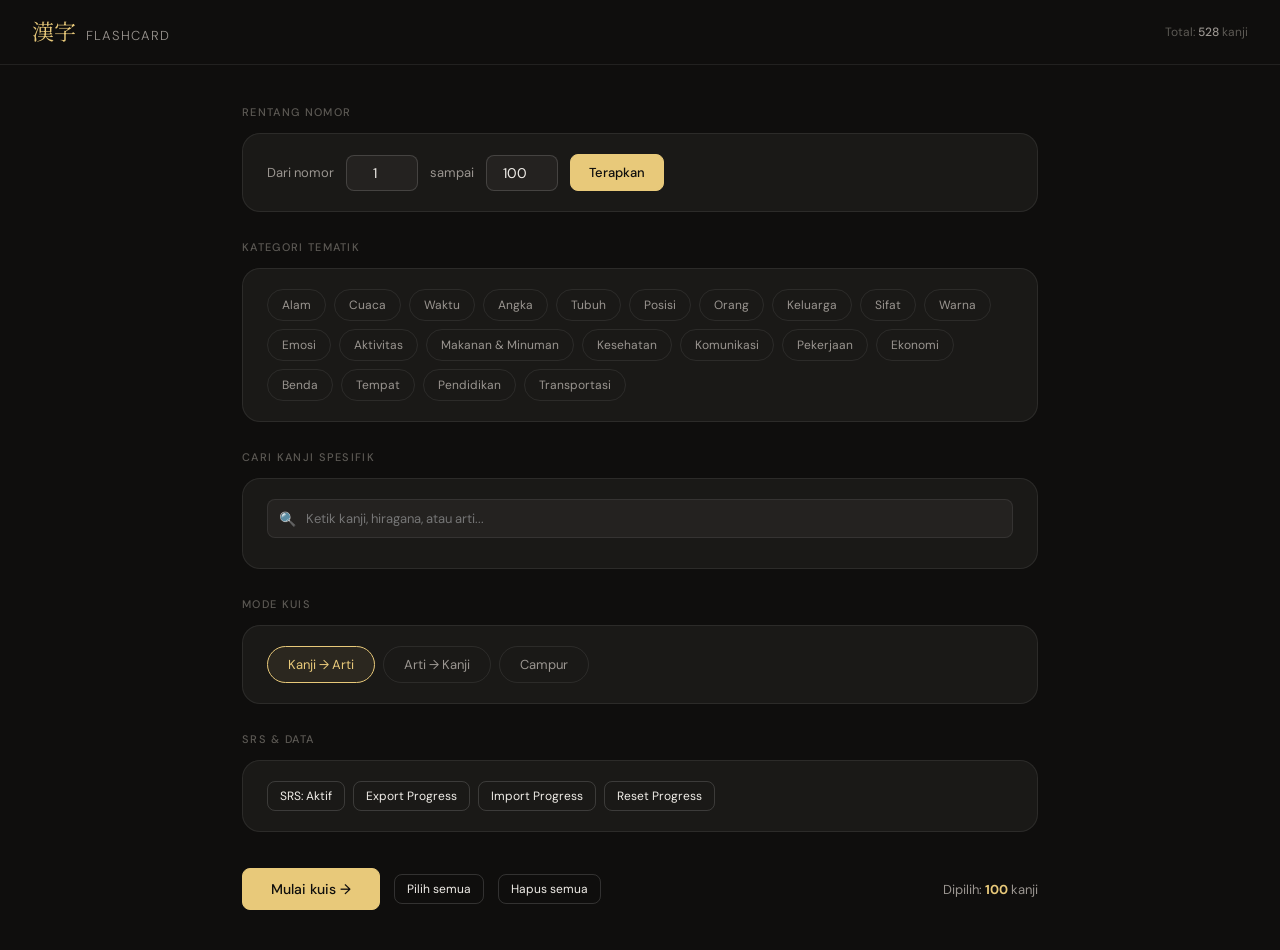
==== commit 31d65d9e: "fix: recategorize kanji entries based on Indonesian meaning rules - Rename 'Makanan' category to 'Ma" ====
--- a/kanji-flashcard.html
+++ b/kanji-flashcard.html
@@ -886,7 +886,7 @@
   { label: 'Warna', key: 'warna' },
   { label: 'Emosi', key: 'emosi' },
   { label: 'Aktivitas', key: 'aktivitas' },
-  { label: 'Makanan', key: 'makanan' },
+  { label: 'Makanan & Minuman', key: 'makanan & minuman' },
   { label: 'Kesehatan', key: 'kesehatan' },
   { label: 'Komunikasi', key: 'komunikasi' },
   { label: 'Pekerjaan', key: 'pekerjaan' },
@@ -998,15 +998,15 @@
   [92,"銀行","ぎんこう","Bank","ekonomi"],
   [93,"旅行","りょこう","Wisata","aktivitas"],
   [94,"来る","くる","Datang","aktivitas"],
-  [95,"米","こめ","Beras","makanan"],
+  [95,"米","こめ","Beras","makanan & minuman"],
   [96,"中南米","ちゅうなんべい","Amerika Latin","tempat"],
   [97,"米国","べいこく","Amerika","tempat"],
-  [98,"飲む","のむ","Minum","makanan"],
-  [99,"飲酒","いんしゅ","Minum alkohol","makanan"],
-  [100,"飲料水","いんりょうすい","Air minum","makanan"],
-
-  [101,"食べる","たべる","Makan","makanan"],
-  [102,"食事","しょくじ","Makanan","makanan"],
+  [98,"飲む","のむ","Minum","aktivitas"],
+  [99,"飲酒","いんしゅ","Minum alkohol","aktivitas"],
+  [100,"飲料水","いんりょうすい","Air minum","makanan & minuman"],
+
+  [101,"食べる","たべる","Makan","aktivitas"],
+  [102,"食事","しょくじ","Makanan","makanan & minuman"],
   [103,"食堂","しょくどう","Kantin","tempat"],
   [104,"読む","よむ","Membaca","aktivitas"],
   [105,"読書","どくしょ","Membaca buku","aktivitas"],
@@ -1016,14 +1016,14 @@
   [109,"辞書","じしょ","Kamus","pendidikan"],
   [110,"一言","ひとこと","Sepatah kata","komunikasi"],
   [111,"言語","げんご","Bahasa","pendidikan"],
-  [112,"話す","はなす","Berbicara","komunikasi"],
+  [112,"話す","はなす","Berbicara","aktivitas"],
   [113,"電話","でんわ","Telepon","komunikasi"],
   [114,"自ら","みずから","Diri sendiri","orang"],
   [115,"自転車","じてんしゃ","Sepeda","transportasi"],
   [116,"自由","じゆう","Bebas","sifat"],
   [117,"車","くるま","Mobil","transportasi"],
   [118,"電車","でんしゃ","Kereta","transportasi"],
-  [119,"学ぶ","まなぶ","Belajar","pendidikan"],
+  [119,"学ぶ","まなぶ","Belajar","aktivitas"],
   [120,"大学","だいがく","Universitas","pendidikan"],
   [121,"学校","がっこう","Sekolah","pendidikan"],
   [122,"校長","こうちょう","Kepala sekolah","pekerjaan"],
@@ -1057,26 +1057,26 @@
   [150,"数字","すうじ","Angka","pendidikan"],
 
   [151,"名字","みょうじ","Nama keluarga","orang"],
-  [152,"学習","がくしゅう","Belajar","pendidikan"],
+  [152,"学習","がくしゅう","Belajar","aktivitas"],
   [153,"安い","やすい","Murah","sifat"],
   [154,"安心する","あんしんする","Lega","emosi"],
   [155,"安全な","あんぜんな","Aman","sifat"],
   [156,"不安な","ふあんな","Cemas","emosi"],
   [157,"好きな","すきな","Suka","emosi"],
   [158,"好み","このみ","Kesukaan","emosi"],
-  [159,"お好み焼き","おこのみやき","Okonomiyaki","makanan"],
+  [159,"お好み焼き","おこのみやき","Okonomiyaki","makanan & minuman"],
   [160,"毎日","まいにち","Setiap hari","waktu"],
   [161,"毎晩","まいばん","Setiap malam","waktu"],
   [162,"毎年","まいとし","Setiap tahun","waktu"],
   [163,"海","うみ","Laut","alam"],
   [164,"海外","かいがい","Luar negeri","tempat"],
-  [165,"駅","えき","Stasiun","transportasi"],
+  [165,"駅","えき","Stasiun","tempat"],
   [166,"駅員","えきいん","Petugas stasiun","pekerjaan"],
   [167,"駐車場","ちゅうしゃじょう","Tempat parkir","tempat"],
   [168,"試験","しけん","Ujian","pendidikan"],
-  [169,"受験する","じゅけんする","Mengikuti ujian","pendidikan"],
+  [169,"受験する","じゅけんする","Mengikuti ujian","aktivitas"],
   [170,"経験","けいけん","Pengalaman","sifat"],
-  [171,"体験","たいけん","Pengalaman langsung","aktivitas"],
+  [171,"体験","たいけん","Pengalaman langsung","sifat"],
   [172,"間","あいだ","Antara","posisi"],
   [173,"時間","じかん","Waktu","waktu"],
   [174,"間に合う","まにあう","Tepat waktu","waktu"],
@@ -1093,7 +1093,7 @@
   [185,"閉める","しめる","Menutup","aktivitas"],
   [186,"閉店","へいてん","Tutup toko","pekerjaan"],
   [187,"問題","もんだい","Masalah","pendidikan"],
-  [188,"質問する","しつもんする","Bertanya","komunikasi"],
+  [188,"質問する","しつもんする","Bertanya","aktivitas"],
   [189,"訪問する","ほうもんする","Mengunjungi","aktivitas"],
   [190,"問い合わせ","といあわせ","Pertanyaan","komunikasi"],
   [191,"大きい","おおきい","Besar","sifat"],
@@ -1115,10 +1115,10 @@
   [206,"長い","ながい","Panjang","sifat"],
   [207,"社長","しゃちょう","Direktur utama","pekerjaan"],
   [208,"部長","ぶちょう","Kepala bagian","pekerjaan"],
-  [209,"元気な","げんきな","Sehat","kesehatan"],
+  [209,"元気な","げんきな","Sehat","sifat"],
   [210,"元日","がんじつ","Hari tahun baru","waktu"],
   [211,"地元","じもと","Lokal","tempat"],
-  [212,"音楽","おんがく","Musik","aktivitas"],
+  [212,"音楽","おんがく","Musik","komunikasi"],
   [213,"楽しい","たのしい","Menyenangkan","emosi"],
   [214,"楽な","らくな","Mudah","sifat"],
   [215,"正しい","ただしい","Benar","sifat"],
@@ -1143,13 +1143,13 @@
   [234,"最後","さいご","Terakhir","posisi"],
   [235,"外","そと","Luar","posisi"],
   [236,"知る","しる","Mengetahui","aktivitas"],
-  [237,"知らせる","しらせる","Memberitahu","komunikasi"],
+  [237,"知らせる","しらせる","Memberitahu","aktivitas"],
   [238,"知り合い","しりあい","Kenalan","orang"],
   [239,"知識","ちしき","Pengetahuan","pendidikan"],
-  [240,"歌","うた","Lagu","aktivitas"],
+  [240,"歌","うた","Lagu","komunikasi"],
   [241,"歌う","うたう","Menyanyi","aktivitas"],
   [242,"歌手","かしゅ","Penyanyi","pekerjaan"],
-  [243,"国歌","こっか","Lagu kebangsaan","aktivitas"],
+  [243,"国歌","こっか","Lagu kebangsaan","komunikasi"],
   [244,"青","あお","Biru","warna"],
   [245,"青い","あおい","Biru (adj)","warna"],
   [246,"青信号","あおしんごう","Lampu hijau","transportasi"],
@@ -1161,7 +1161,7 @@
   [251,"天気","てんき","Cuaca","cuaca"],
   [252,"気持ち","きもち","Perasaan","emosi"],
   [253,"病気","びょうき","Sakit","kesehatan"],
-  [254,"元気","げんき","Sehat","kesehatan"],
+  [254,"元気","げんき","Sehat","sifat"],
   [255,"空気","くうき","Udara","alam"],
   [256,"話","はなし","Cerita","komunikasi"],
   [257,"会話","かいわ","Percakapan","komunikasi"],
@@ -1176,18 +1176,18 @@
   [266,"時計","とけい","Jam (alat)","benda"],
   [267,"時代","じだい","Zaman","waktu"],
   [268,"花見","はなみ","Melihat bunga","aktivitas"],
-  [269,"花火","はなび","Kembang api","aktivitas"],
-  [270,"お茶","おちゃ","Teh hijau","makanan"],
-  [271,"紅茶","こうちゃ","Teh hitam","makanan"],
+  [269,"花火","はなび","Kembang api","benda"],
+  [270,"お茶","おちゃ","Teh hijau","makanan & minuman"],
+  [271,"紅茶","こうちゃ","Teh hitam","makanan & minuman"],
   [272,"薬","くすり","Obat","kesehatan"],
   [273,"薬屋","くすりや","Toko obat","tempat"],
   [274,"目薬","めぐすり","Obat mata","kesehatan"],
-  [275,"野菜","やさい","Sayur","makanan"],
+  [275,"野菜","やさい","Sayur","makanan & minuman"],
   [276,"洗う","あらう","Mencuci","aktivitas"],
   [277,"お手洗い","おてあらい","Kamar mandi","tempat"],
   [278,"注意する","ちゅういする","Memperhatikan","aktivitas"],
   [279,"注文する","ちゅうもんする","Memesan","aktivitas"],
-  [280,"泣く","なく","Menangis","emosi"],
+  [280,"泣く","なく","Menangis","aktivitas"],
   [281,"浴びる","あびる","Mandi","aktivitas"],
   [282,"太平洋","たいへいよう","Pasifik","tempat"],
   [283,"大西洋","たいせいよう","Atlantik","tempat"],
@@ -1214,7 +1214,7 @@
   [303,"自動車","じどうしゃ","Mobil (formal)","transportasi"],
   [304,"動物","どうぶつ","Hewan","alam"],
   [305,"行動する","こうどうする","Bertindak","aktivitas"],
-  [306,"働く","はたらく","Bekerja","pekerjaan"],
+  [306,"働く","はたらく","Bekerja","aktivitas"],
   [307,"急に","きゅうに","Tiba-tiba","sifat"],
   [308,"急ぐ","いそぐ","Buru-buru","aktivitas"],
   [309,"思う","おもう","Berpikir","aktivitas"],
@@ -1228,11 +1228,11 @@
   [317,"運動","うんどう","Olahraga","aktivitas"],
   [318,"通る","とおる","Melewati","aktivitas"],
   [319,"通う","かよう","Pulang pergi","aktivitas"],
-  [320,"通学する","つうがくする","Pergi sekolah","pendidikan"],
+  [320,"通学する","つうがくする","Pergi sekolah","aktivitas"],
   [321,"押す","おす","Menekan","aktivitas"],
   [322,"借りる","かりる","Meminjam","aktivitas"],
   [323,"借家","しゃくや","Rumah sewaan","tempat"],
-  [324,"売る","うる","Menjual","ekonomi"],
+  [324,"売る","うる","Menjual","aktivitas"],
   [325,"売店","ばいてん","Kios","tempat"],
   [326,"自動販売機","じどうはんばいき","Vending machine","benda"],
   [327,"帰る","かえる","Pulang","aktivitas"],
@@ -1300,7 +1300,7 @@
   [388,"電子レンジ","でんしレンジ","Microwave","benda"],
   [389,"雪","ゆき","Salju","cuaca"],
   [390,"雪国","ゆきぐに","Negara salju","tempat"],
-  [391,"料理","りょうり","Masakan","makanan"],
+  [391,"料理","りょうり","Masakan","makanan & minuman"],
   [392,"料金","りょうきん","Biaya","ekonomi"],
   [393,"教科書","きょうかしょ","Buku pelajaran","pendidikan"],
   [394,"内科","ないか","Penyakit dalam","kesehatan"],
@@ -1337,34 +1337,34 @@
   [424,"限界","げんかい","Batas","sifat"],
   [425,"仕事","しごと","Pekerjaan","pekerjaan"],
   [426,"仕方","しかた","Cara","sifat"],
-  [427,"用事","ようじ","Keperluan","aktivitas"],
+  [427,"用事","ようじ","Keperluan","sifat"],
   [428,"事故","じこ","Kecelakaan","transportasi"],
   [429,"大事な","だいじな","Penting","sifat"],
   [430,"銀","ぎん","Perak","warna"],
   [431,"銀色","ぎんいろ","Warna perak","warna"],
-  [432,"医者","いしゃ","Dokter","pekerjaan"],
+  [432,"医者","いしゃ","Dokter","orang"],
   [433,"医学","いがく","Kedokteran","pendidikan"],
   [434,"若者","わかもの","Anak muda","orang"],
-  [435,"科学者","かがくしゃ","Ilmuwan","pekerjaan"],
+  [435,"科学者","かがくしゃ","Ilmuwan","orang"],
   [436,"本屋","ほんや","Toko buku","tempat"],
   [437,"花屋","はなや","Toko bunga","tempat"],
   [438,"部屋","へや","Kamar","tempat"],
   [439,"産業","さんぎょう","Industri","pekerjaan"],
-  [440,"生産する","せいさんする","Memproduksi","pekerjaan"],
+  [440,"生産する","せいさんする","Memproduksi","aktivitas"],
   [441,"農業","のうぎょう","Pertanian","pekerjaan"],
-  [442,"卒業","そつぎょう","Lulus","pendidikan"],
+  [442,"卒業","そつぎょう","Lulus","aktivitas"],
   [443,"職業","しょくぎょう","Profesi","pekerjaan"],
-  [444,"乗る","のる","Naik","transportasi"],
+  [444,"乗る","のる","Naik","aktivitas"],
   [445,"乗客","じょうきゃく","Penumpang","orang"],
-  [446,"降りる","おりる","Turun","transportasi"],
+  [446,"降りる","おりる","Turun","aktivitas"],
   [447,"降る","ふる","Turun (hujan)","cuaca"],
-  [448,"運転","うんてん","Menyetir","transportasi"],
-  [449,"出発する","しゅっぱつする","Berangkat","transportasi"],
+  [448,"運転","うんてん","Menyetir","aktivitas"],
+  [449,"出発する","しゅっぱつする","Berangkat","aktivitas"],
   [450,"発売","はつばい","Dijual","ekonomi"],
 
   [451,"発明する","はつめいする","Menemukan","aktivitas"],
   [452,"発音","はつおん","Pelafalan","pendidikan"],
-  [453,"着く","つく","Tiba","transportasi"],
+  [453,"着く","つく","Tiba","aktivitas"],
   [454,"着る","きる","Memakai","aktivitas"],
   [455,"着物","きもの","Kimono","benda"],
   [456,"到着","とうちゃく","Kedatangan","transportasi"],
@@ -1373,7 +1373,7 @@
   [459,"秋風","あきかぜ","Angin gugur","cuaca"],
   [460,"冬","ふゆ","Musim dingin","cuaca"],
   [461,"空","そら","Langit","alam"],
-  [462,"空港","くうこう","Bandara","transportasi"],
+  [462,"空港","くうこう","Bandara","tempat"],
   [463,"光る","ひかる","Bersinar","alam"],
   [464,"日光","にっこう","Sinar matahari","alam"],
   [465,"台風","たいふう","Topan","cuaca"],
@@ -1384,14 +1384,14 @@
   [470,"季節","きせつ","Musim","cuaca"],
   [471,"四季","しき","4 musim","cuaca"],
   [472,"朝","あさ","Pagi","waktu"],
-  [473,"朝ごはん","あさごはん","Sarapan","makanan"],
+  [473,"朝ごはん","あさごはん","Sarapan","makanan & minuman"],
   [474,"昼","ひる","Siang","waktu"],
   [475,"夜","よる","Malam","waktu"],
   [476,"今夜","こんや","Malam ini","waktu"],
   [477,"方","かた","Cara/Arah","sifat"],
   [478,"夕方","ゆうがた","Sore","waktu"],
   [479,"方法","ほうほう","Metode","sifat"],
-  [480,"晩ご飯","ばんごはん","Makan malam","makanan"],
+  [480,"晩ご飯","ばんごはん","Makan malam","makanan & minuman"],
   [481,"以上","いじょう","Lebih dari","sifat"],
   [482,"以下","いか","Kurang dari","sifat"],
   [483,"一度","いちど","Sekali","waktu"],
@@ -1411,9 +1411,9 @@
   [497,"妻","つま","Istri","keluarga"],
   [498,"理由","りゆう","Alasan","sifat"],
   [499,"野球","やきゅう","Bisbol","aktivitas"],
-  [500,"ご飯","ごはん","Nasi","makanan"],
-
-  [501,"味","あじ","Rasa","makanan"],
+  [500,"ご飯","ごはん","Nasi","makanan & minuman"],
+
+  [501,"味","あじ","Rasa","sifat"],
   [502,"意味","いみ","Arti","pendidikan"],
   [503,"趣味","しゅみ","Hobi","aktivitas"],
   [504,"店","みせ","Toko","tempat"],
@@ -1429,8 +1429,8 @@
   [514,"病院","びょういん","Rumah sakit","kesehatan"],
   [515,"映画館","えいがかん","Bioskop","tempat"],
   [516,"文字","もじ","Huruf","pendidikan"],
-  [517,"教える","おしえる","Mengajar","pendidikan"],
-  [518,"勉強","べんきょう","Belajar","pendidikan"],
+  [517,"教える","おしえる","Mengajar","aktivitas"],
+  [518,"勉強","べんきょう","Belajar","aktivitas"],
   [519,"英語","えいご","Bahasa Inggris","pendidikan"],
   [520,"宿題","しゅくだい","PR","pendidikan"],
   [521,"試合","しあい","Pertandingan","aktivitas"],
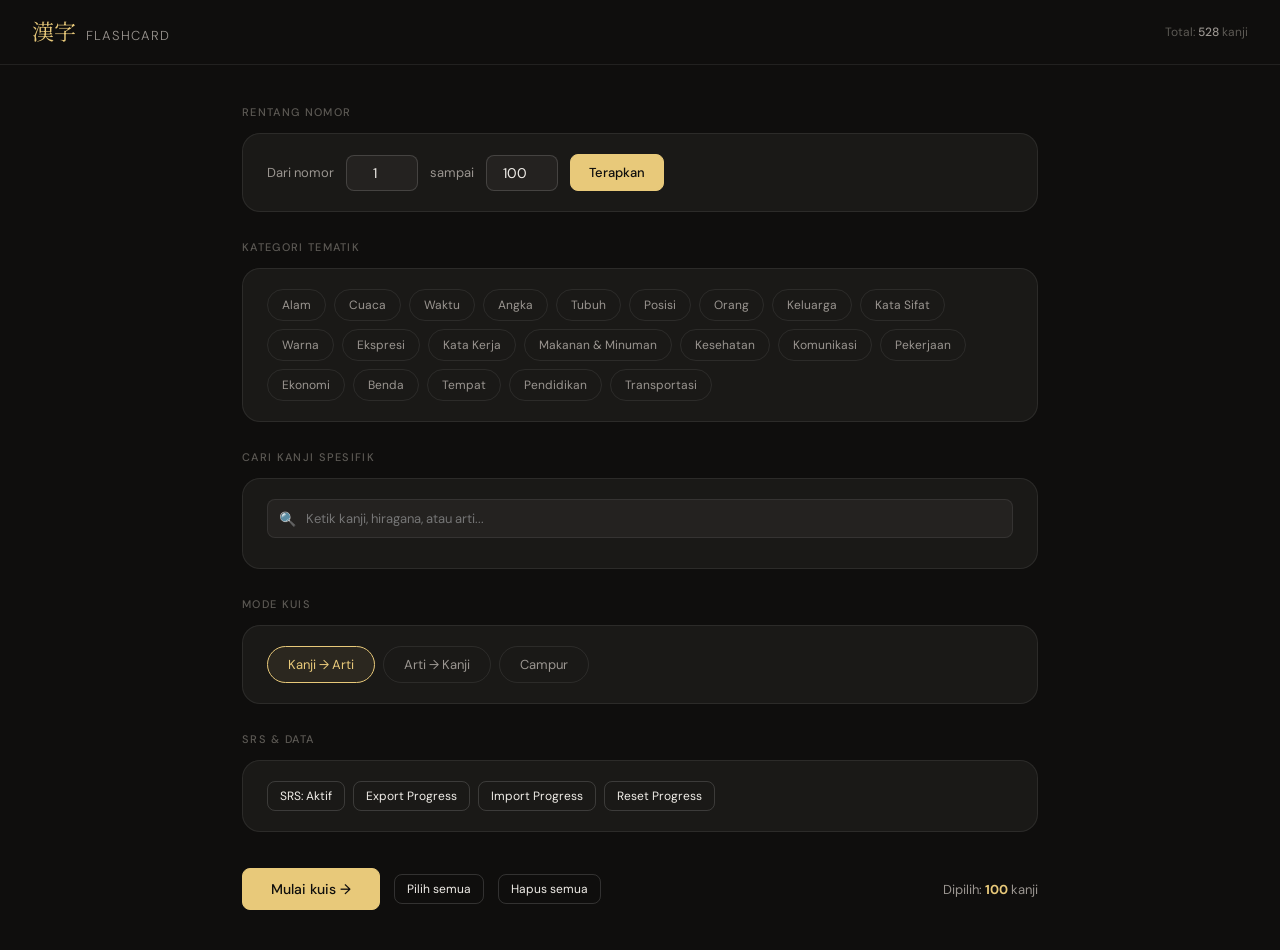
==== commit a3e9c96f: "Rename kategori dan perbaiki penempatan kanji - Rename: Sifat → Kata Sifat, Aktivitas → Kata Kerja, " ====
--- a/kanji-flashcard.html
+++ b/kanji-flashcard.html
@@ -882,10 +882,10 @@
   { label: 'Posisi', key: 'posisi' },
   { label: 'Orang', key: 'orang' },
   { label: 'Keluarga', key: 'keluarga' },
-  { label: 'Sifat', key: 'sifat' },
+  { label: 'Kata Sifat', key: 'kata sifat' },
   { label: 'Warna', key: 'warna' },
-  { label: 'Emosi', key: 'emosi' },
-  { label: 'Aktivitas', key: 'aktivitas' },
+  { label: 'Ekspresi', key: 'ekspresi' },
+  { label: 'Kata Kerja', key: 'kata kerja' },
   { label: 'Makanan & Minuman', key: 'makanan & minuman' },
   { label: 'Kesehatan', key: 'kesehatan' },
   { label: 'Komunikasi', key: 'komunikasi' },
@@ -905,10 +905,10 @@
 const KANJI_DATA = [
   [1,"山","やま","Gunung","alam"],
   [2,"富士山","ふじさん","Gunung Fuji","alam"],
-  [3,"登山","とざん","Mendaki gunung","aktivitas"],
+  [3,"登山","とざん","Mendaki gunung","kata kerja"],
   [4,"火山","かざん","Gunung berapi","alam"],
   [5,"川","かわ","Sungai","alam"],
-  [6,"川遊び","かわあそび","Bermain di sungai","aktivitas"],
+  [6,"川遊び","かわあそび","Bermain di sungai","kata kerja"],
   [7,"田舎","いなか","Desa","tempat"],
   [8,"日曜日","にちようび","Hari Minggu","waktu"],
   [9,"一月","いちがつ","Januari","waktu"],
@@ -917,13 +917,13 @@
   [12,"お正月","おしょうがつ","Tahun baru","waktu"],
   [13,"現金","げんきん","Uang tunai","ekonomi"],
   [14,"お土産","おみやげ","Oleh-oleh","benda"],
-  [15,"調子","ちょうし","Kondisi","sifat"],
+  [15,"調子","ちょうし","Kondisi","kata sifat"],
   [16,"女子","じょし","Perempuan","orang"],
-  [17,"様子","ようす","Keadaan","sifat"],
+  [17,"様子","ようす","Keadaan","kata sifat"],
   [18,"火","ひ","Api","alam"],
   [19,"火曜日","かようび","Selasa","waktu"],
   [20,"水","みず","Air","alam"],
-  [21,"水泳","すいえい","Berenang","aktivitas"],
+  [21,"水泳","すいえい","Berenang","kata kerja"],
   [22,"水曜日","すいようび","Rabu","waktu"],
   [23,"水道","すいどう","Saluran air","benda"],
   [24,"木","き","Pohon","alam"],
@@ -955,7 +955,7 @@
   [50,"耳","みみ","Telinga","tubuh"],
 
   [51,"手","て","Tangan","tubuh"],
-  [52,"下手","へた","Tidak pandai","sifat"],
+  [52,"下手","へた","Tidak pandai","kata sifat"],
   [53,"足","あし","Kaki","tubuh"],
   [54,"力","ちから","Tenaga","tubuh"],
   [55,"月","つき","Bulan","waktu"],
@@ -966,8 +966,8 @@
   [60,"左","ひだり","Kiri","posisi"],
   [61,"右","みぎ","Kanan","posisi"],
   [62,"中","なか","Tengah/Dalam","posisi"],
-  [63,"大","だい","Besar","sifat"],
-  [64,"小","しょう","Kecil","sifat"],
+  [63,"大","だい","Besar","kata sifat"],
+  [64,"小","しょう","Kecil","kata sifat"],
   [65,"人","ひと","Orang","orang"],
   [66,"日本人","にほんじん","Orang Jepang","orang"],
   [67,"大人","おとな","Dewasa","orang"],
@@ -984,50 +984,50 @@
   [78,"来年","らいねん","Tahun depan","waktu"],
   [79,"今年","ことし","Tahun ini","waktu"],
   [80,"去年","きょねん","Tahun lalu","waktu"],
-  [81,"生","せい","Hidup","sifat"],
+  [81,"生","せい","Hidup","kata sifat"],
   [82,"先生","せんせい","Guru","orang"],
-  [83,"生活","せいかつ","Kehidupan","aktivitas"],
+  [83,"生活","せいかつ","Kehidupan","kata kerja"],
   [84,"学生","がくせい","Siswa","orang"],
-  [85,"会う","あう","Bertemu","aktivitas"],
+  [85,"会う","あう","Bertemu","kata kerja"],
   [86,"会話","かいわ","Percakapan","komunikasi"],
   [87,"会社","かいしゃ","Perusahaan","pekerjaan"],
-  [88,"見る","みる","Melihat","aktivitas"],
+  [88,"見る","みる","Melihat","kata kerja"],
   [89,"見学","けんがく","Studi banding","pendidikan"],
   [90,"見本","みほん","Contoh","benda"],
-  [91,"行く","いく","Pergi","aktivitas"],
+  [91,"行く","いく","Pergi","kata kerja"],
   [92,"銀行","ぎんこう","Bank","ekonomi"],
-  [93,"旅行","りょこう","Wisata","aktivitas"],
-  [94,"来る","くる","Datang","aktivitas"],
+  [93,"旅行","りょこう","Wisata","kata kerja"],
+  [94,"来る","くる","Datang","kata kerja"],
   [95,"米","こめ","Beras","makanan & minuman"],
   [96,"中南米","ちゅうなんべい","Amerika Latin","tempat"],
   [97,"米国","べいこく","Amerika","tempat"],
-  [98,"飲む","のむ","Minum","aktivitas"],
-  [99,"飲酒","いんしゅ","Minum alkohol","aktivitas"],
+  [98,"飲む","のむ","Minum","kata kerja"],
+  [99,"飲酒","いんしゅ","Minum alkohol","kata kerja"],
   [100,"飲料水","いんりょうすい","Air minum","makanan & minuman"],
 
-  [101,"食べる","たべる","Makan","aktivitas"],
+  [101,"食べる","たべる","Makan","kata kerja"],
   [102,"食事","しょくじ","Makanan","makanan & minuman"],
   [103,"食堂","しょくどう","Kantin","tempat"],
-  [104,"読む","よむ","Membaca","aktivitas"],
-  [105,"読書","どくしょ","Membaca buku","aktivitas"],
+  [104,"読む","よむ","Membaca","kata kerja"],
+  [105,"読書","どくしょ","Membaca buku","kata kerja"],
   [106,"句","く","Frasa","pendidikan"],
-  [107,"書く","かく","Menulis","aktivitas"],
+  [107,"書く","かく","Menulis","kata kerja"],
   [108,"図書館","としょかん","Perpustakaan","tempat"],
   [109,"辞書","じしょ","Kamus","pendidikan"],
   [110,"一言","ひとこと","Sepatah kata","komunikasi"],
   [111,"言語","げんご","Bahasa","pendidikan"],
-  [112,"話す","はなす","Berbicara","aktivitas"],
+  [112,"話す","はなす","Berbicara","kata kerja"],
   [113,"電話","でんわ","Telepon","komunikasi"],
   [114,"自ら","みずから","Diri sendiri","orang"],
   [115,"自転車","じてんしゃ","Sepeda","transportasi"],
-  [116,"自由","じゆう","Bebas","sifat"],
+  [116,"自由","じゆう","Bebas","kata sifat"],
   [117,"車","くるま","Mobil","transportasi"],
   [118,"電車","でんしゃ","Kereta","transportasi"],
-  [119,"学ぶ","まなぶ","Belajar","aktivitas"],
+  [119,"学ぶ","まなぶ","Belajar","kata kerja"],
   [120,"大学","だいがく","Universitas","pendidikan"],
   [121,"学校","がっこう","Sekolah","pendidikan"],
   [122,"校長","こうちょう","Kepala sekolah","pekerjaan"],
-  [123,"休む","やすむ","Istirahat","aktivitas"],
+  [123,"休む","やすむ","Istirahat","kata kerja"],
   [124,"夏休み","なつやすみ","Libur musim panas","waktu"],
   [125,"休み","やすみ","Hari libur","waktu"],
   [126,"男の子","おとこのこ","Anak laki-laki","keluarga"],
@@ -1042,28 +1042,28 @@
   [135,"休日","きゅうじつ","Hari libur","waktu"],
   [136,"定休日","ていきゅうび","Hari libur tetap","waktu"],
   [137,"体","からだ","Badan","tubuh"],
-  [138,"体操","たいそう","Senam","aktivitas"],
-  [139,"大体","だいたい","Kira-kira","sifat"],
-  [140,"住む","すむ","Tinggal","aktivitas"],
+  [138,"体操","たいそう","Senam","kata kerja"],
+  [139,"大体","だいたい","Kira-kira","kata sifat"],
+  [140,"住む","すむ","Tinggal","kata kerja"],
   [141,"住所","じゅうしょ","Alamat","tempat"],
   [142,"住まい","すまい","Tempat tinggal","tempat"],
-  [143,"明るい","あかるい","Terang","sifat"],
+  [143,"明るい","あかるい","Terang","kata sifat"],
   [144,"明日","あした","Besok","waktu"],
   [145,"説明","せつめい","Penjelasan","komunikasi"],
-  [146,"明らか","あきらか","Jelas","sifat"],
+  [146,"明らか","あきらか","Jelas","kata sifat"],
   [147,"明後日","あさって","Lusa","waktu"],
   [148,"字","じ","Huruf","pendidikan"],
   [149,"漢字","かんじ","Huruf kanji","pendidikan"],
   [150,"数字","すうじ","Angka","pendidikan"],
 
   [151,"名字","みょうじ","Nama keluarga","orang"],
-  [152,"学習","がくしゅう","Belajar","aktivitas"],
-  [153,"安い","やすい","Murah","sifat"],
-  [154,"安心する","あんしんする","Lega","emosi"],
-  [155,"安全な","あんぜんな","Aman","sifat"],
-  [156,"不安な","ふあんな","Cemas","emosi"],
-  [157,"好きな","すきな","Suka","emosi"],
-  [158,"好み","このみ","Kesukaan","emosi"],
+  [152,"学習","がくしゅう","Belajar","kata kerja"],
+  [153,"安い","やすい","Murah","kata sifat"],
+  [154,"安心する","あんしんする","Lega","ekspresi"],
+  [155,"安全な","あんぜんな","Aman","kata sifat"],
+  [156,"不安な","ふあんな","Cemas","ekspresi"],
+  [157,"好きな","すきな","Suka","ekspresi"],
+  [158,"好み","このみ","Kesukaan","ekspresi"],
   [159,"お好み焼き","おこのみやき","Okonomiyaki","makanan & minuman"],
   [160,"毎日","まいにち","Setiap hari","waktu"],
   [161,"毎晩","まいばん","Setiap malam","waktu"],
@@ -1074,54 +1074,54 @@
   [166,"駅員","えきいん","Petugas stasiun","pekerjaan"],
   [167,"駐車場","ちゅうしゃじょう","Tempat parkir","tempat"],
   [168,"試験","しけん","Ujian","pendidikan"],
-  [169,"受験する","じゅけんする","Mengikuti ujian","aktivitas"],
-  [170,"経験","けいけん","Pengalaman","sifat"],
-  [171,"体験","たいけん","Pengalaman langsung","sifat"],
+  [169,"受験する","じゅけんする","Mengikuti ujian","kata kerja"],
+  [170,"経験","けいけん","Pengalaman","pendidikan"],
+  [171,"体験","たいけん","Pengalaman langsung","pendidikan"],
   [172,"間","あいだ","Antara","posisi"],
   [173,"時間","じかん","Waktu","waktu"],
   [174,"間に合う","まにあう","Tepat waktu","waktu"],
-  [175,"間違い","まちがい","Kesalahan","sifat"],
+  [175,"間違い","まちがい","Kesalahan","benda"],
   [176,"人間","にんげん","Manusia","orang"],
-  [177,"聞く","きく","Mendengar","aktivitas"],
-  [178,"聞こえる","きこえる","Terdengar","aktivitas"],
+  [177,"聞く","きく","Mendengar","kata kerja"],
+  [178,"聞こえる","きこえる","Terdengar","kata kerja"],
   [179,"新聞","しんぶん","Koran","komunikasi"],
-  [180,"開く","あく","Terbuka","aktivitas"],
-  [181,"開ける","あける","Membuka","aktivitas"],
+  [180,"開く","あく","Terbuka","kata kerja"],
+  [181,"開ける","あける","Membuka","kata kerja"],
   [182,"開店","かいてん","Buka toko","pekerjaan"],
-  [183,"開始","かいし","Mulai","aktivitas"],
-  [184,"閉まる","しまる","Tertutup","aktivitas"],
-  [185,"閉める","しめる","Menutup","aktivitas"],
+  [183,"開始","かいし","Mulai","kata kerja"],
+  [184,"閉まる","しまる","Tertutup","kata kerja"],
+  [185,"閉める","しめる","Menutup","kata kerja"],
   [186,"閉店","へいてん","Tutup toko","pekerjaan"],
   [187,"問題","もんだい","Masalah","pendidikan"],
-  [188,"質問する","しつもんする","Bertanya","aktivitas"],
-  [189,"訪問する","ほうもんする","Mengunjungi","aktivitas"],
+  [188,"質問する","しつもんする","Bertanya","kata kerja"],
+  [189,"訪問する","ほうもんする","Mengunjungi","kata kerja"],
   [190,"問い合わせ","といあわせ","Pertanyaan","komunikasi"],
-  [191,"大きい","おおきい","Besar","sifat"],
-  [192,"大丈夫","だいじょうぶ","Tidak apa-apa","sifat"],
+  [191,"大きい","おおきい","Besar","kata sifat"],
+  [192,"大丈夫","だいじょうぶ","Tidak apa-apa","kata sifat"],
   [193,"大人","おとな","Orang dewasa","orang"],
-  [194,"大切な","たいせつな","Penting","sifat"],
-  [195,"大変な","たいへんな","Berat/Sulit","sifat"],
-  [196,"小さい","ちいさい","Kecil","sifat"],
+  [194,"大切な","たいせつな","Penting","kata sifat"],
+  [195,"大変な","たいへんな","Berat/Sulit","kata sifat"],
+  [196,"小さい","ちいさい","Kecil","kata sifat"],
   [197,"小学生","しょうがくせい","Murid SD","orang"],
-  [198,"少し","すこし","Sedikit","sifat"],
-  [199,"少ない","すくない","Sedikit (jumlah)","sifat"],
-  [200,"多い","おおい","Banyak","sifat"],
-
-  [201,"多分","たぶん","Mungkin","sifat"],
-  [202,"新しい","あたらしい","Baru","sifat"],
+  [198,"少し","すこし","Sedikit","kata sifat"],
+  [199,"少ない","すくない","Sedikit (jumlah)","kata sifat"],
+  [200,"多い","おおい","Banyak","kata sifat"],
+
+  [201,"多分","たぶん","Mungkin","kata sifat"],
+  [202,"新しい","あたらしい","Baru","kata sifat"],
   [203,"新年","しんねん","Tahun baru","waktu"],
   [204,"新幹線","しんかんせん","Shinkansen","transportasi"],
-  [205,"古い","ふるい","Lama/Tua","sifat"],
-  [206,"長い","ながい","Panjang","sifat"],
+  [205,"古い","ふるい","Lama/Tua","kata sifat"],
+  [206,"長い","ながい","Panjang","kata sifat"],
   [207,"社長","しゃちょう","Direktur utama","pekerjaan"],
   [208,"部長","ぶちょう","Kepala bagian","pekerjaan"],
-  [209,"元気な","げんきな","Sehat","sifat"],
+  [209,"元気な","げんきな","Sehat","kata sifat"],
   [210,"元日","がんじつ","Hari tahun baru","waktu"],
   [211,"地元","じもと","Lokal","tempat"],
   [212,"音楽","おんがく","Musik","komunikasi"],
-  [213,"楽しい","たのしい","Menyenangkan","emosi"],
-  [214,"楽な","らくな","Mudah","sifat"],
-  [215,"正しい","ただしい","Benar","sifat"],
+  [213,"楽しい","たのしい","Menyenangkan","kata sifat"],
+  [214,"楽な","らくな","Mudah","kata sifat"],
+  [215,"正しい","ただしい","Benar","kata sifat"],
   [216,"東","ひがし","Timur","posisi"],
   [217,"東口","ひがしぐち","Pintu timur","tempat"],
   [218,"東京","とうきょう","Tokyo","tempat"],
@@ -1142,12 +1142,12 @@
   [233,"午後","ごご","Sore/PM","waktu"],
   [234,"最後","さいご","Terakhir","posisi"],
   [235,"外","そと","Luar","posisi"],
-  [236,"知る","しる","Mengetahui","aktivitas"],
-  [237,"知らせる","しらせる","Memberitahu","aktivitas"],
+  [236,"知る","しる","Mengetahui","kata kerja"],
+  [237,"知らせる","しらせる","Memberitahu","kata kerja"],
   [238,"知り合い","しりあい","Kenalan","orang"],
   [239,"知識","ちしき","Pengetahuan","pendidikan"],
   [240,"歌","うた","Lagu","komunikasi"],
-  [241,"歌う","うたう","Menyanyi","aktivitas"],
+  [241,"歌う","うたう","Menyanyi","kata kerja"],
   [242,"歌手","かしゅ","Penyanyi","pekerjaan"],
   [243,"国歌","こっか","Lagu kebangsaan","komunikasi"],
   [244,"青","あお","Biru","warna"],
@@ -1159,23 +1159,23 @@
   [250,"赤外線","せきがいせん","Inframerah","benda"],
 
   [251,"天気","てんき","Cuaca","cuaca"],
-  [252,"気持ち","きもち","Perasaan","emosi"],
+  [252,"気持ち","きもち","Perasaan","ekspresi"],
   [253,"病気","びょうき","Sakit","kesehatan"],
-  [254,"元気","げんき","Sehat","sifat"],
+  [254,"元気","げんき","Sehat","kata sifat"],
   [255,"空気","くうき","Udara","alam"],
   [256,"話","はなし","Cerita","komunikasi"],
   [257,"会話","かいわ","Percakapan","komunikasi"],
   [258,"日本語","にほんご","Bahasa Jepang","pendidikan"],
   [259,"外国語","がいこくご","Bahasa asing","pendidikan"],
   [260,"単語","たんご","Kosakata","pendidikan"],
-  [261,"持つ","もつ","Membawa","aktivitas"],
+  [261,"持つ","もつ","Membawa","kata kerja"],
   [262,"お金持ち","おかねもち","Orang kaya","orang"],
-  [263,"待つ","まつ","Menunggu","aktivitas"],
+  [263,"待つ","まつ","Menunggu","kata kerja"],
   [264,"一時","いちじ","Jam 1","waktu"],
   [265,"時々","ときどき","Kadang-kadang","waktu"],
   [266,"時計","とけい","Jam (alat)","benda"],
   [267,"時代","じだい","Zaman","waktu"],
-  [268,"花見","はなみ","Melihat bunga","aktivitas"],
+  [268,"花見","はなみ","Melihat bunga","kata kerja"],
   [269,"花火","はなび","Kembang api","benda"],
   [270,"お茶","おちゃ","Teh hijau","makanan & minuman"],
   [271,"紅茶","こうちゃ","Teh hitam","makanan & minuman"],
@@ -1183,12 +1183,12 @@
   [273,"薬屋","くすりや","Toko obat","tempat"],
   [274,"目薬","めぐすり","Obat mata","kesehatan"],
   [275,"野菜","やさい","Sayur","makanan & minuman"],
-  [276,"洗う","あらう","Mencuci","aktivitas"],
+  [276,"洗う","あらう","Mencuci","kata kerja"],
   [277,"お手洗い","おてあらい","Kamar mandi","tempat"],
-  [278,"注意する","ちゅういする","Memperhatikan","aktivitas"],
-  [279,"注文する","ちゅうもんする","Memesan","aktivitas"],
-  [280,"泣く","なく","Menangis","aktivitas"],
-  [281,"浴びる","あびる","Mandi","aktivitas"],
+  [278,"注意する","ちゅういする","Memperhatikan","kata kerja"],
+  [279,"注文する","ちゅうもんする","Memesan","kata kerja"],
+  [280,"泣く","なく","Menangis","kata kerja"],
+  [281,"浴びる","あびる","Mandi","kata kerja"],
   [282,"太平洋","たいへいよう","Pasifik","tempat"],
   [283,"大西洋","たいせいよう","Atlantik","tempat"],
   [284,"東洋","とうよう","Timur (dunia)","tempat"],
@@ -1201,64 +1201,64 @@
   [291,"姉","あね","Kakak perempuan","keluarga"],
   [292,"姉妹","しまい","Saudara perempuan","keluarga"],
   [293,"妹","いもうと","Adik perempuan","keluarga"],
-  [294,"止める","とめる","Menghentikan","aktivitas"],
-  [295,"禁止する","きんしする","Melarang","aktivitas"],
-  [296,"止む","やむ","Berhenti","aktivitas"],
-  [297,"歩く","あるく","Berjalan","aktivitas"],
-  [298,"散歩する","さんぽする","Jalan-jalan","aktivitas"],
-  [299,"走る","はしる","Berlari","aktivitas"],
-  [300,"起きる","おきる","Bangun","aktivitas"],
-
-  [301,"起こる","おこる","Terjadi","aktivitas"],
-  [302,"動かす","うごかす","Menggerakkan","aktivitas"],
+  [294,"止める","とめる","Menghentikan","kata kerja"],
+  [295,"禁止する","きんしする","Melarang","kata kerja"],
+  [296,"止む","やむ","Berhenti","kata kerja"],
+  [297,"歩く","あるく","Berjalan","kata kerja"],
+  [298,"散歩する","さんぽする","Jalan-jalan","kata kerja"],
+  [299,"走る","はしる","Berlari","kata kerja"],
+  [300,"起きる","おきる","Bangun","kata kerja"],
+
+  [301,"起こる","おこる","Terjadi","kata kerja"],
+  [302,"動かす","うごかす","Menggerakkan","kata kerja"],
   [303,"自動車","じどうしゃ","Mobil (formal)","transportasi"],
   [304,"動物","どうぶつ","Hewan","alam"],
-  [305,"行動する","こうどうする","Bertindak","aktivitas"],
-  [306,"働く","はたらく","Bekerja","aktivitas"],
-  [307,"急に","きゅうに","Tiba-tiba","sifat"],
-  [308,"急ぐ","いそぐ","Buru-buru","aktivitas"],
-  [309,"思う","おもう","Berpikir","aktivitas"],
-  [310,"思い出す","おもいだす","Teringat","aktivitas"],
-  [311,"思い出","おもいで","Kenangan","emosi"],
-  [312,"集める","あつめる","Mengumpulkan","aktivitas"],
-  [313,"集まる","あつまる","Berkumpul","aktivitas"],
-  [314,"進む","すすむ","Maju","aktivitas"],
+  [305,"行動する","こうどうする","Bertindak","kata kerja"],
+  [306,"働く","はたらく","Bekerja","kata kerja"],
+  [307,"急に","きゅうに","Tiba-tiba","kata sifat"],
+  [308,"急ぐ","いそぐ","Buru-buru","kata kerja"],
+  [309,"思う","おもう","Berpikir","kata kerja"],
+  [310,"思い出す","おもいだす","Teringat","kata kerja"],
+  [311,"思い出","おもいで","Kenangan","ekspresi"],
+  [312,"集める","あつめる","Mengumpulkan","kata kerja"],
+  [313,"集まる","あつまる","Berkumpul","kata kerja"],
+  [314,"進む","すすむ","Maju","kata kerja"],
   [315,"先進国","せんしんこく","Negara maju","tempat"],
-  [316,"運ぶ","はこぶ","Mengangkut","aktivitas"],
-  [317,"運動","うんどう","Olahraga","aktivitas"],
-  [318,"通る","とおる","Melewati","aktivitas"],
-  [319,"通う","かよう","Pulang pergi","aktivitas"],
-  [320,"通学する","つうがくする","Pergi sekolah","aktivitas"],
-  [321,"押す","おす","Menekan","aktivitas"],
-  [322,"借りる","かりる","Meminjam","aktivitas"],
+  [316,"運ぶ","はこぶ","Mengangkut","kata kerja"],
+  [317,"運動","うんどう","Olahraga","kata kerja"],
+  [318,"通る","とおる","Melewati","kata kerja"],
+  [319,"通う","かよう","Pulang pergi","kata kerja"],
+  [320,"通学する","つうがくする","Pergi sekolah","kata kerja"],
+  [321,"押す","おす","Menekan","kata kerja"],
+  [322,"借りる","かりる","Meminjam","kata kerja"],
   [323,"借家","しゃくや","Rumah sewaan","tempat"],
-  [324,"売る","うる","Menjual","aktivitas"],
+  [324,"売る","うる","Menjual","kata kerja"],
   [325,"売店","ばいてん","Kios","tempat"],
   [326,"自動販売機","じどうはんばいき","Vending machine","benda"],
-  [327,"帰る","かえる","Pulang","aktivitas"],
-  [328,"帰国","きこく","Pulang ke negara","aktivitas"],
-  [329,"終わる","おわる","Selesai","aktivitas"],
-  [330,"始める","はじめる","Memulai","aktivitas"],
-  [331,"始まる","はじまる","Dimulai","aktivitas"],
+  [327,"帰る","かえる","Pulang","kata kerja"],
+  [328,"帰国","きこく","Pulang ke negara","kata kerja"],
+  [329,"終わる","おわる","Selesai","kata kerja"],
+  [330,"始める","はじめる","Memulai","kata kerja"],
+  [331,"始まる","はじまる","Dimulai","kata kerja"],
   [332,"過去","かこ","Masa lalu","waktu"],
-  [333,"死ぬ","しぬ","Mati","sifat"],
-  [334,"遠い","とおい","Jauh","sifat"],
-  [335,"遠く","とおく","Kejauhan","sifat"],
-  [336,"近い","ちかい","Dekat","sifat"],
+  [333,"死ぬ","しぬ","Mati","kata kerja"],
+  [334,"遠い","とおい","Jauh","kata sifat"],
+  [335,"遠く","とおく","Kejauhan","kata sifat"],
+  [336,"近い","ちかい","Dekat","kata sifat"],
   [337,"近く","ちかく","Dekat (tempat)","posisi"],
   [338,"近所","きんじょ","Tetangga","tempat"],
-  [339,"重い","おもい","Berat","sifat"],
+  [339,"重い","おもい","Berat","kata sifat"],
   [340,"体重","たいじゅう","Berat badan","tubuh"],
-  [341,"重要な","じゅうような","Penting","sifat"],
-  [342,"軽い","かるい","Ringan","sifat"],
-  [343,"温かい","あたたかい","Hangat","sifat"],
+  [341,"重要な","じゅうような","Penting","kata sifat"],
+  [342,"軽い","かるい","Ringan","kata sifat"],
+  [343,"温かい","あたたかい","Hangat","kata sifat"],
   [344,"温度","おんど","Suhu","cuaca"],
   [345,"温泉","おんせん","Onsen","tempat"],
-  [346,"冷たい","つめたい","Dingin (benda)","sifat"],
-  [347,"冷える","ひえる","Menjadi dingin","sifat"],
-  [348,"冷やす","ひやす","Mendinginkan","aktivitas"],
+  [346,"冷たい","つめたい","Dingin (benda)","kata sifat"],
+  [347,"冷える","ひえる","Menjadi dingin","kata kerja"],
+  [348,"冷やす","ひやす","Mendinginkan","kata kerja"],
   [349,"冷蔵庫","れいぞうこ","Kulkas","benda"],
-  [350,"熱い","あつい","Panas (benda)","sifat"],
+  [350,"熱い","あつい","Panas (benda)","kata sifat"],
 
   [351,"熱","ねつ","Demam","kesehatan"],
   [352,"暑い","あつい","Panas (cuaca)","cuaca"],
@@ -1266,32 +1266,32 @@
   [354,"寒い","さむい","Dingin (cuaca)","cuaca"],
   [355,"寒さ","さむさ","Dinginnya","cuaca"],
   [356,"暖かい","あたたかい","Hangat (cuaca)","cuaca"],
-  [357,"暖める","あたためる","Menghangatkan","aktivitas"],
-  [358,"特別な","とくべつな","Spesial","sifat"],
-  [359,"特に","とくに","Terutama","sifat"],
-  [360,"別れる","わかれる","Berpisah","aktivitas"],
-  [361,"別の","べつの","Yang lain","sifat"],
-  [362,"別々に","べつべつに","Terpisah","sifat"],
-  [363,"有名な","ゆうめいな","Terkenal","sifat"],
-  [364,"便利な","べんりな","Praktis","sifat"],
-  [365,"不便な","ふべんな","Tidak praktis","sifat"],
+  [357,"暖める","あたためる","Menghangatkan","kata kerja"],
+  [358,"特別な","とくべつな","Spesial","kata sifat"],
+  [359,"特に","とくに","Terutama","kata sifat"],
+  [360,"別れる","わかれる","Berpisah","kata kerja"],
+  [361,"別の","べつの","Yang lain","kata sifat"],
+  [362,"別々に","べつべつに","Terpisah","kata sifat"],
+  [363,"有名な","ゆうめいな","Terkenal","kata sifat"],
+  [364,"便利な","べんりな","Praktis","kata sifat"],
+  [365,"不便な","ふべんな","Tidak praktis","kata sifat"],
   [366,"郵便局","ゆうびんきょく","Kantor pos","tempat"],
-  [367,"利用する","りようする","Menggunakan","aktivitas"],
-  [368,"低い","ひくい","Rendah","sifat"],
+  [367,"利用する","りようする","Menggunakan","kata kerja"],
+  [368,"低い","ひくい","Rendah","kata sifat"],
   [369,"低温","ていおん","Suhu rendah","cuaca"],
-  [370,"広い","ひろい","Luas","sifat"],
-  [371,"広さ","ひろさ","Luasnya","sifat"],
+  [370,"広い","ひろい","Luas","kata sifat"],
+  [371,"広さ","ひろさ","Luasnya","kata sifat"],
   [372,"広島","ひろしま","Hiroshima","tempat"],
-  [373,"最良","さいりょう","Terbaik","sifat"],
-  [374,"悪い","わるい","Buruk","sifat"],
+  [373,"最良","さいりょう","Terbaik","kata sifat"],
+  [374,"悪い","わるい","Buruk","kata sifat"],
   [375,"悪口","わるくち","Gunjingan","komunikasi"],
-  [376,"変わる","かわる","Berubah","aktivitas"],
-  [377,"変える","かえる","Mengubah","aktivitas"],
-  [378,"変な","へんな","Aneh","sifat"],
-  [379,"変化する","へんかする","Berubah (formal)","aktivitas"],
-  [380,"使う","つかう","Menggunakan","aktivitas"],
+  [376,"変わる","かわる","Berubah","kata kerja"],
+  [377,"変える","かえる","Mengubah","kata kerja"],
+  [378,"変な","へんな","Aneh","kata sifat"],
+  [379,"変化する","へんかする","Berubah (formal)","kata kerja"],
+  [380,"使う","つかう","Menggunakan","kata kerja"],
   [381,"大使館","たいしかん","Kedutaan","tempat"],
-  [382,"作る","つくる","Membuat","aktivitas"],
+  [382,"作る","つくる","Membuat","kata kerja"],
   [383,"作文","さくぶん","Karangan","pendidikan"],
   [384,"作業","さぎょう","Pekerjaan","pekerjaan"],
   [385,"今","いま","Sekarang","waktu"],
@@ -1305,16 +1305,16 @@
   [393,"教科書","きょうかしょ","Buku pelajaran","pendidikan"],
   [394,"内科","ないか","Penyakit dalam","kesehatan"],
   [395,"お腹","おなか","Perut","tubuh"],
-  [396,"空腹","くうふく","Lapar","sifat"],
-  [397,"腹が立つ","はらがたつ","Marah","emosi"],
+  [396,"空腹","くうふく","Lapar","kata sifat"],
+  [397,"腹が立つ","はらがたつ","Marah","ekspresi"],
   [398,"痛い","いたい","Sakit","kesehatan"],
   [399,"痛む","いたむ","Terasa sakit","kesehatan"],
   [400,"頭痛","ずつう","Sakit kepala","kesehatan"],
 
-  [401,"送る","おくる","Mengirim","aktivitas"],
+  [401,"送る","おくる","Mengirim","kata kerja"],
   [402,"放送","ほうそう","Siaran","komunikasi"],
   [403,"返事","へんじ","Jawaban","komunikasi"],
-  [404,"返す","かえす","Mengembalikan","aktivitas"],
+  [404,"返す","かえす","Mengembalikan","kata kerja"],
   [405,"道","みち","Jalan","tempat"],
   [406,"道具","どうぐ","Alat","benda"],
   [407,"今週","こんしゅう","Minggu ini","waktu"],
@@ -1323,23 +1323,23 @@
   [410,"毎週","まいしゅう","Setiap minggu","waktu"],
   [411,"一週間","いっしゅうかん","Seminggu","waktu"],
   [412,"映画","えいが","Film","komunikasi"],
-  [413,"映る","うつる","Terpantul","aktivitas"],
+  [413,"映る","うつる","Terpantul","kata kerja"],
   [414,"写真","しゃしん","Foto","benda"],
   [415,"真夜中","まよなか","Tengah malam","waktu"],
   [416,"真ん中","まんなか","Tengah-tengah","posisi"],
-  [417,"旅","たび","Perjalanan","aktivitas"],
-  [418,"旅行する","りょこうする","Berwisata","aktivitas"],
+  [417,"旅","たび","Perjalanan","benda"],
+  [418,"旅行する","りょこうする","Berwisata","kata kerja"],
   [419,"旅館","りょかん","Ryokan","tempat"],
   [420,"旅費","りょひ","Biaya perjalanan","ekonomi"],
   [421,"世界","せかい","Dunia","tempat"],
-  [422,"世話","せわ","Merawat","aktivitas"],
+  [422,"世話","せわ","Merawat","kata kerja"],
   [423,"世代","せだい","Generasi","orang"],
-  [424,"限界","げんかい","Batas","sifat"],
+  [424,"限界","げんかい","Batas","benda"],
   [425,"仕事","しごと","Pekerjaan","pekerjaan"],
-  [426,"仕方","しかた","Cara","sifat"],
-  [427,"用事","ようじ","Keperluan","sifat"],
+  [426,"仕方","しかた","Cara","benda"],
+  [427,"用事","ようじ","Keperluan","benda"],
   [428,"事故","じこ","Kecelakaan","transportasi"],
-  [429,"大事な","だいじな","Penting","sifat"],
+  [429,"大事な","だいじな","Penting","kata sifat"],
   [430,"銀","ぎん","Perak","warna"],
   [431,"銀色","ぎんいろ","Warna perak","warna"],
   [432,"医者","いしゃ","Dokter","orang"],
@@ -1350,22 +1350,22 @@
   [437,"花屋","はなや","Toko bunga","tempat"],
   [438,"部屋","へや","Kamar","tempat"],
   [439,"産業","さんぎょう","Industri","pekerjaan"],
-  [440,"生産する","せいさんする","Memproduksi","aktivitas"],
+  [440,"生産する","せいさんする","Memproduksi","kata kerja"],
   [441,"農業","のうぎょう","Pertanian","pekerjaan"],
-  [442,"卒業","そつぎょう","Lulus","aktivitas"],
+  [442,"卒業","そつぎょう","Lulus","kata kerja"],
   [443,"職業","しょくぎょう","Profesi","pekerjaan"],
-  [444,"乗る","のる","Naik","aktivitas"],
+  [444,"乗る","のる","Naik","kata kerja"],
   [445,"乗客","じょうきゃく","Penumpang","orang"],
-  [446,"降りる","おりる","Turun","aktivitas"],
+  [446,"降りる","おりる","Turun","kata kerja"],
   [447,"降る","ふる","Turun (hujan)","cuaca"],
-  [448,"運転","うんてん","Menyetir","aktivitas"],
-  [449,"出発する","しゅっぱつする","Berangkat","aktivitas"],
+  [448,"運転","うんてん","Menyetir","kata kerja"],
+  [449,"出発する","しゅっぱつする","Berangkat","kata kerja"],
   [450,"発売","はつばい","Dijual","ekonomi"],
 
-  [451,"発明する","はつめいする","Menemukan","aktivitas"],
+  [451,"発明する","はつめいする","Menemukan","kata kerja"],
   [452,"発音","はつおん","Pelafalan","pendidikan"],
-  [453,"着く","つく","Tiba","aktivitas"],
-  [454,"着る","きる","Memakai","aktivitas"],
+  [453,"着く","つく","Tiba","kata kerja"],
+  [454,"着る","きる","Memakai","kata kerja"],
   [455,"着物","きもの","Kimono","benda"],
   [456,"到着","とうちゃく","Kedatangan","transportasi"],
   [457,"春","はる","Musim semi","cuaca"],
@@ -1388,34 +1388,34 @@
   [474,"昼","ひる","Siang","waktu"],
   [475,"夜","よる","Malam","waktu"],
   [476,"今夜","こんや","Malam ini","waktu"],
-  [477,"方","かた","Cara/Arah","sifat"],
+  [477,"方","かた","Cara/Arah","benda"],
   [478,"夕方","ゆうがた","Sore","waktu"],
-  [479,"方法","ほうほう","Metode","sifat"],
+  [479,"方法","ほうほう","Metode","benda"],
   [480,"晩ご飯","ばんごはん","Makan malam","makanan & minuman"],
-  [481,"以上","いじょう","Lebih dari","sifat"],
-  [482,"以下","いか","Kurang dari","sifat"],
+  [481,"以上","いじょう","Lebih dari","kata sifat"],
+  [482,"以下","いか","Kurang dari","kata sifat"],
   [483,"一度","いちど","Sekali","waktu"],
   [484,"今度","こんど","Lain kali","waktu"],
   [485,"未来","みらい","Masa depan","waktu"],
   [486,"頭","あたま","Kepala","tubuh"],
   [487,"顔","かお","Wajah","tubuh"],
-  [488,"笑顔","えがお","Senyum","emosi"],
+  [488,"笑顔","えがお","Senyum","ekspresi"],
   [489,"声","こえ","Suara","tubuh"],
   [490,"内","うち","Dalam","posisi"],
   [491,"家族","かぞく","Keluarga","keluarga"],
-  [492,"家事","かじ","Pekerjaan rumah","aktivitas"],
+  [492,"家事","かじ","Pekerjaan rumah","pekerjaan"],
   [493,"私","わたし","Saya","orang"],
-  [494,"自信","じしん","Percaya diri","emosi"],
+  [494,"自信","じしん","Percaya diri","ekspresi"],
   [495,"兄","あに","Kakak laki-laki","keluarga"],
   [496,"弟","おとうと","Adik laki-laki","keluarga"],
   [497,"妻","つま","Istri","keluarga"],
-  [498,"理由","りゆう","Alasan","sifat"],
-  [499,"野球","やきゅう","Bisbol","aktivitas"],
+  [498,"理由","りゆう","Alasan","benda"],
+  [499,"野球","やきゅう","Bisbol","benda"],
   [500,"ご飯","ごはん","Nasi","makanan & minuman"],
 
-  [501,"味","あじ","Rasa","sifat"],
+  [501,"味","あじ","Rasa","benda"],
   [502,"意味","いみ","Arti","pendidikan"],
-  [503,"趣味","しゅみ","Hobi","aktivitas"],
+  [503,"趣味","しゅみ","Hobi","benda"],
   [504,"店","みせ","Toko","tempat"],
   [505,"所","ところ","Tempat","tempat"],
   [506,"場所","ばしょ","Lokasi","tempat"],
@@ -1429,18 +1429,18 @@
   [514,"病院","びょういん","Rumah sakit","kesehatan"],
   [515,"映画館","えいがかん","Bioskop","tempat"],
   [516,"文字","もじ","Huruf","pendidikan"],
-  [517,"教える","おしえる","Mengajar","aktivitas"],
-  [518,"勉強","べんきょう","Belajar","aktivitas"],
+  [517,"教える","おしえる","Mengajar","kata kerja"],
+  [518,"勉強","べんきょう","Belajar","kata kerja"],
   [519,"英語","えいご","Bahasa Inggris","pendidikan"],
   [520,"宿題","しゅくだい","PR","pendidikan"],
-  [521,"試合","しあい","Pertandingan","aktivitas"],
+  [521,"試合","しあい","Pertandingan","benda"],
   [522,"答え","こたえ","Jawaban","pendidikan"],
-  [523,"用意","ようい","Persiapan","aktivitas"],
+  [523,"用意","ようい","Persiapan","kata kerja"],
   [524,"意見","いけん","Pendapat","komunikasi"],
   [525,"紙","かみ","Kertas","benda"],
   [526,"手紙","てがみ","Surat","komunikasi"],
   [527,"色","いろ","Warna","warna"],
-  [528,"同じ","おなじ","Sama","sifat"]
+  [528,"同じ","おなじ","Sama","kata sifat"]
 ];
 
 
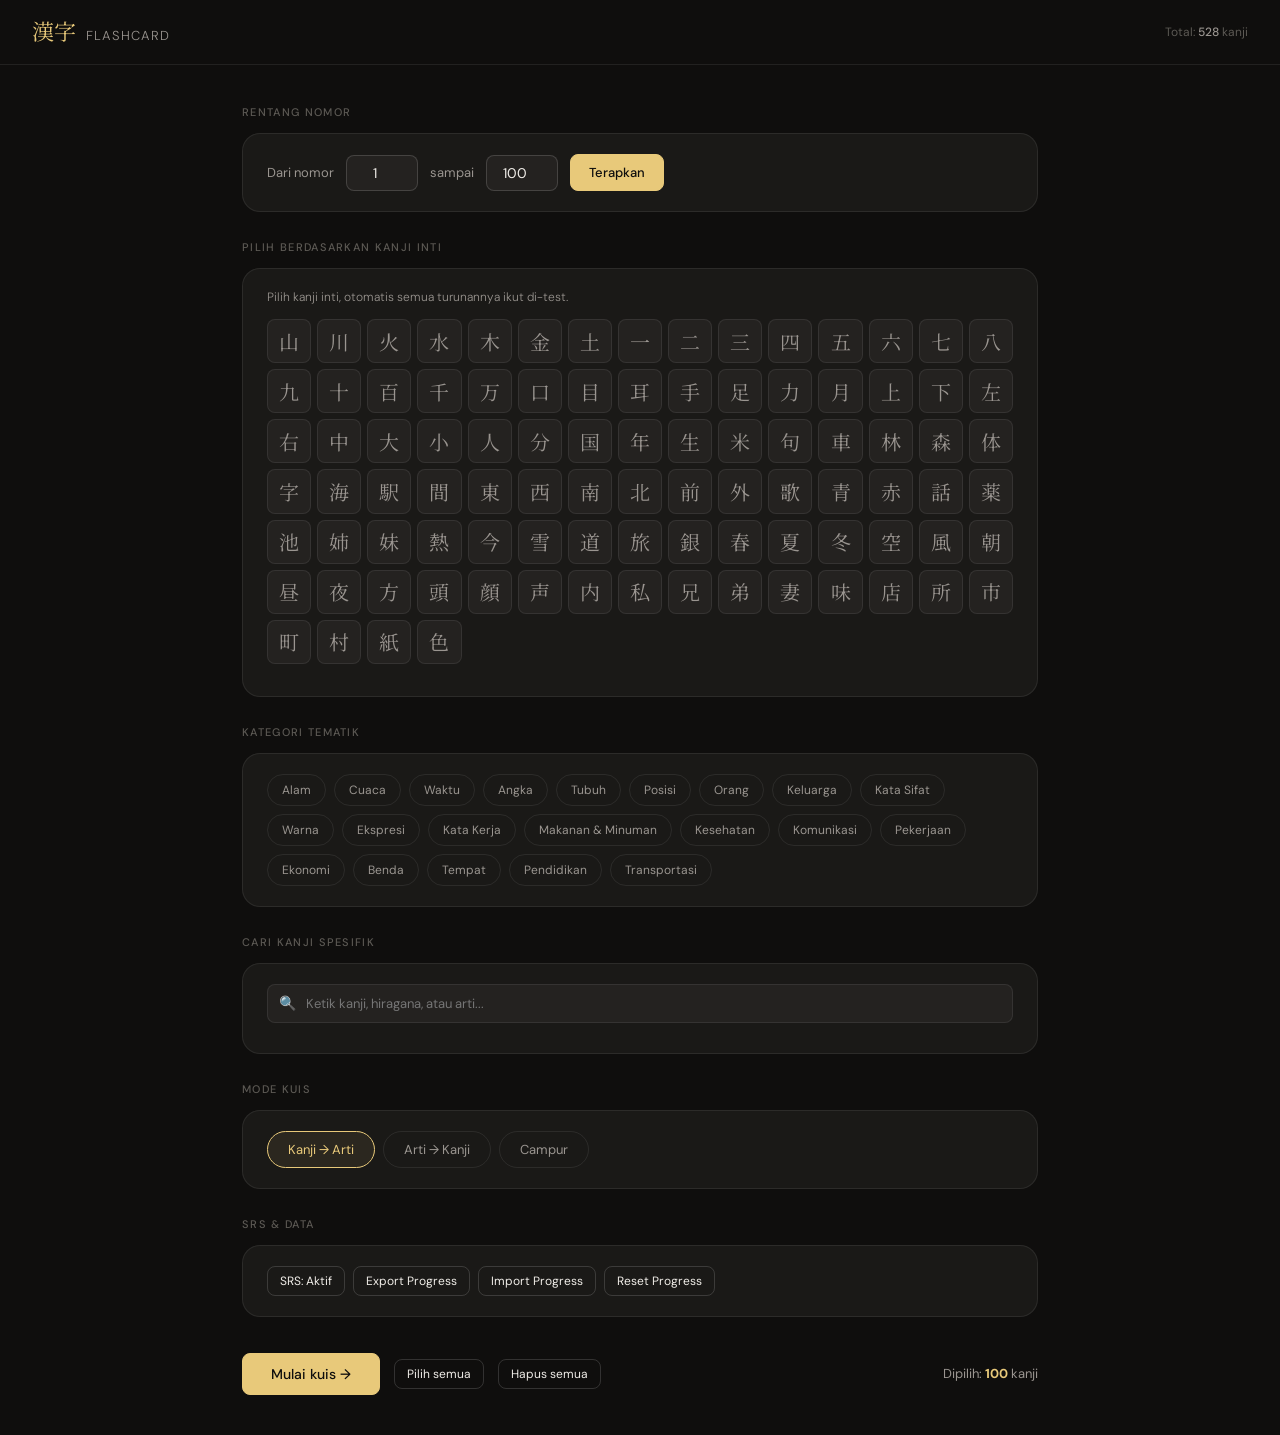
==== commit 0be80f7a: "feat: tambah fitur Kanji Inti ke kanji-flashcard.html (standalone) - Sinkronkan fitur core kanji sel" ====
--- a/kanji-flashcard.html
+++ b/kanji-flashcard.html
@@ -333,6 +333,71 @@
   flex-wrap: wrap;
 }
 
+/* -- Core Kanji Grid -- */
+.section-desc {
+  font-size: 12px;
+  color: var(--text2);
+  margin-bottom: 14px;
+  font-weight: 300;
+}
+
+.core-kanji-grid {
+  display: grid;
+  grid-template-columns: repeat(auto-fill, minmax(44px, 1fr));
+  gap: 6px;
+}
+
+.core-kanji-btn {
+  aspect-ratio: 1;
+  display: flex;
+  align-items: center;
+  justify-content: center;
+  font-family: 'Noto Serif JP', serif;
+  font-size: 20px;
+  background: var(--surface2);
+  border: 1px solid var(--border);
+  border-radius: 8px;
+  color: var(--text2);
+  cursor: pointer;
+  transition: all 0.15s;
+  padding: 0;
+}
+
+.core-kanji-btn:hover {
+  border-color: var(--border2);
+  color: var(--text);
+  background: rgba(255,255,255,0.04);
+}
+
+.core-kanji-btn:focus-visible {
+  outline: 2px solid var(--accent);
+  outline-offset: 2px;
+}
+
+.core-kanji-btn.on {
+  background: rgba(232,201,122,0.12);
+  border-color: var(--accent);
+  color: var(--accent);
+}
+
+.core-info {
+  margin-top: 12px;
+  font-size: 13px;
+  color: var(--text2);
+  line-height: 1.6;
+  min-height: 0;
+}
+
+.core-info strong {
+  color: var(--accent);
+}
+
+.core-detail {
+  font-size: 11px;
+  color: var(--text3);
+  letter-spacing: 0.02em;
+}
+
 
 /* ── 6. Screen: Quiz ── */
 #screen-quiz {
@@ -699,6 +764,16 @@
         <button class="btn btn-accent" id="btn-apply-range" aria-label="Terapkan rentang">Terapkan</button>
       </div>
       <div class="range-error" id="range-error" role="alert"></div>
+    </div>
+  </div>
+
+  <!-- Pilih berdasarkan Kanji Inti -->
+  <div>
+    <p class="section-title" id="core-label">Pilih berdasarkan Kanji Inti</p>
+    <div class="panel" role="group" aria-labelledby="core-label">
+      <p class="section-desc">Pilih kanji inti, otomatis semua turunannya ikut di-test.</p>
+      <div class="core-kanji-grid" id="core-kanji-grid" role="group"></div>
+      <div class="core-info" id="core-info" aria-live="polite"></div>
     </div>
   </div>
 
@@ -1450,6 +1525,7 @@
 const state = {
   selectedIds: new Set(),   // ID kanji yang dipilih
   activeCategories: new Set(), // Kategori yang aktif dipilih oleh user
+  activeCoreKanji: new Set(),  // Kanji inti yang aktif dipilih oleh user
   mode: 'k2a',             // Mode kuis: k2a | a2k | mix
   deck: [],                // Deck kartu aktif
   currentIndex: 0,         // Index kartu saat ini
@@ -1652,6 +1728,7 @@
 
   // Clear active categories (rentang = mode filter berbeda)
   state.activeCategories.clear();
+  clearCoreKanjiSelection();
 
   // Update seleksi
   state.selectedIds.clear();
@@ -1668,12 +1745,13 @@
 /** Toggle semua kanji dalam satu kategori */
 function toggleCategory(category, chipEl) {
   if (state.activeCategories.has(category.key)) {
-    // Matikan kategori ini
     state.activeCategories.delete(category.key);
   } else {
-    // Nyalakan kategori ini
     state.activeCategories.add(category.key);
   }
+
+  // Clear core kanji selection
+  clearCoreKanjiSelection();
 
   // Rebuild seleksi berdasarkan kategori aktif
   state.selectedIds.clear();
@@ -1690,8 +1768,8 @@
 /** Pilih semua kanji */
 function selectAll() {
   KANJI_DATA.forEach(card => state.selectedIds.add(card[0]));
-  // Aktifkan semua kategori
   CATEGORIES.forEach(cat => state.activeCategories.add(cat.key));
+  clearCoreKanjiSelection();
   updateCategoryChips();
   updateSelectionCount();
 }
@@ -1700,6 +1778,7 @@
 function clearAll() {
   state.selectedIds.clear();
   state.activeCategories.clear();
+  clearCoreKanjiSelection();
   updateCategoryChips();
   updateSelectionCount();
 }
@@ -1771,6 +1850,122 @@
   updateSelectionCount();
 }
 
+/* ──────────────────────────────────────────────
+   CORE KANJI (KANJI INTI) SELECTION
+   ────────────────────────────────────────────── */
+
+/** Peta kanji inti beserta turunannya */
+let CORE_KANJI_MAP = {};
+
+/** Membangun peta kanji inti dan turunannya */
+function buildCoreKanjiMap() {
+  CORE_KANJI_MAP = {};
+  const coreEntries = KANJI_DATA.filter(card => card[1].length === 1);
+  coreEntries.forEach(core => {
+    const char = core[1];
+    const derivativeIds = [];
+    KANJI_DATA.forEach(card => {
+      if (card[0] !== core[0] && card[1].includes(char)) {
+        derivativeIds.push(card[0]);
+      }
+    });
+    CORE_KANJI_MAP[char] = { core: core, derivativeIds: derivativeIds };
+  });
+}
+
+/** Dapatkan semua ID (core + turunan) untuk kanji inti yang dipilih */
+function getIdsByCoreKanji(coreChars) {
+  const ids = new Set();
+  coreChars.forEach(char => {
+    const group = CORE_KANJI_MAP[char];
+    if (group) {
+      ids.add(group.core[0]);
+      group.derivativeIds.forEach(id => ids.add(id));
+    }
+  });
+  return ids;
+}
+
+/** Build grid of core kanji buttons */
+function buildCoreKanjiGrid() {
+  const gridEl = document.getElementById('core-kanji-grid');
+  if (!gridEl) return;
+  gridEl.replaceChildren();
+
+  const coreChars = Object.keys(CORE_KANJI_MAP);
+  coreChars.forEach(char => {
+    const group = CORE_KANJI_MAP[char];
+    const count = group.derivativeIds.length + 1;
+
+    const btn = createElement('button', 'core-kanji-btn', char);
+    btn.setAttribute('role', 'checkbox');
+    btn.setAttribute('aria-checked', 'false');
+    btn.setAttribute('aria-label', char + ' (' + group.core[3] + ') — ' + count + ' kanji');
+    btn.setAttribute('title', group.core[3] + ' — ' + count + ' kanji total');
+    btn.dataset.char = char;
+
+    btn.addEventListener('click', () => toggleCoreKanji(char));
+    gridEl.appendChild(btn);
+  });
+}
+
+/** Toggle satu kanji inti */
+function toggleCoreKanji(char) {
+  if (state.activeCoreKanji.has(char)) {
+    state.activeCoreKanji.delete(char);
+  } else {
+    state.activeCoreKanji.add(char);
+  }
+  rebuildSelectionFromCoreKanji();
+  updateCoreKanjiGrid();
+  updateCoreKanjiInfo();
+  updateSelectionCount();
+}
+
+/** Rebuild selected IDs berdasarkan kanji inti yang dipilih */
+function rebuildSelectionFromCoreKanji() {
+  state.activeCategories.clear();
+  updateCategoryChips();
+  state.selectedIds.clear();
+  const ids = getIdsByCoreKanji(Array.from(state.activeCoreKanji));
+  ids.forEach(id => state.selectedIds.add(id));
+}
+
+/** Update tampilan visual grid kanji inti */
+function updateCoreKanjiGrid() {
+  const buttons = document.querySelectorAll('#core-kanji-grid .core-kanji-btn');
+  buttons.forEach(btn => {
+    const char = btn.dataset.char;
+    const isActive = state.activeCoreKanji.has(char);
+    btn.classList.toggle('on', isActive);
+    btn.setAttribute('aria-checked', isActive ? 'true' : 'false');
+  });
+}
+
+/** Update info text */
+function updateCoreKanjiInfo() {
+  const infoEl = document.getElementById('core-info');
+  if (!infoEl) return;
+  if (state.activeCoreKanji.size === 0) {
+    infoEl.textContent = '';
+    return;
+  }
+  const selectedChars = Array.from(state.activeCoreKanji);
+  const totalIds = getIdsByCoreKanji(selectedChars);
+  const details = selectedChars.map(char => {
+    const group = CORE_KANJI_MAP[char];
+    return char + '(' + (group.derivativeIds.length + 1) + ')';
+  }).join(' ');
+  infoEl.innerHTML = '<strong>' + selectedChars.join('\u3001') + '</strong> dipilih \u2014 total <strong>' + totalIds.size + '</strong> kanji akan di-test<br><span class="core-detail">' + details + '</span>';
+}
+
+/** Clear core kanji selection */
+function clearCoreKanjiSelection() {
+  state.activeCoreKanji.clear();
+  updateCoreKanjiGrid();
+  updateCoreKanjiInfo();
+}
+
 
 /* ──────────────────────────────────────────────
    8. UI - QUIZ SCREEN
@@ -2135,6 +2330,9 @@
   loadSettings();
   updateSRSButton();
 
+  // Build core kanji map
+  buildCoreKanjiMap();
+
   // Update header total
   document.getElementById('header-total').textContent = KANJI_DATA.length;
 
@@ -2148,6 +2346,9 @@
     chipsContainer.appendChild(chipBtn);
   });
 
+  // Build core kanji grid
+  buildCoreKanjiGrid();
+
   // Set max range input berdasarkan data
   document.getElementById('range-from').max = KANJI_DATA.length;
   document.getElementById('range-to').max = KANJI_DATA.length;
